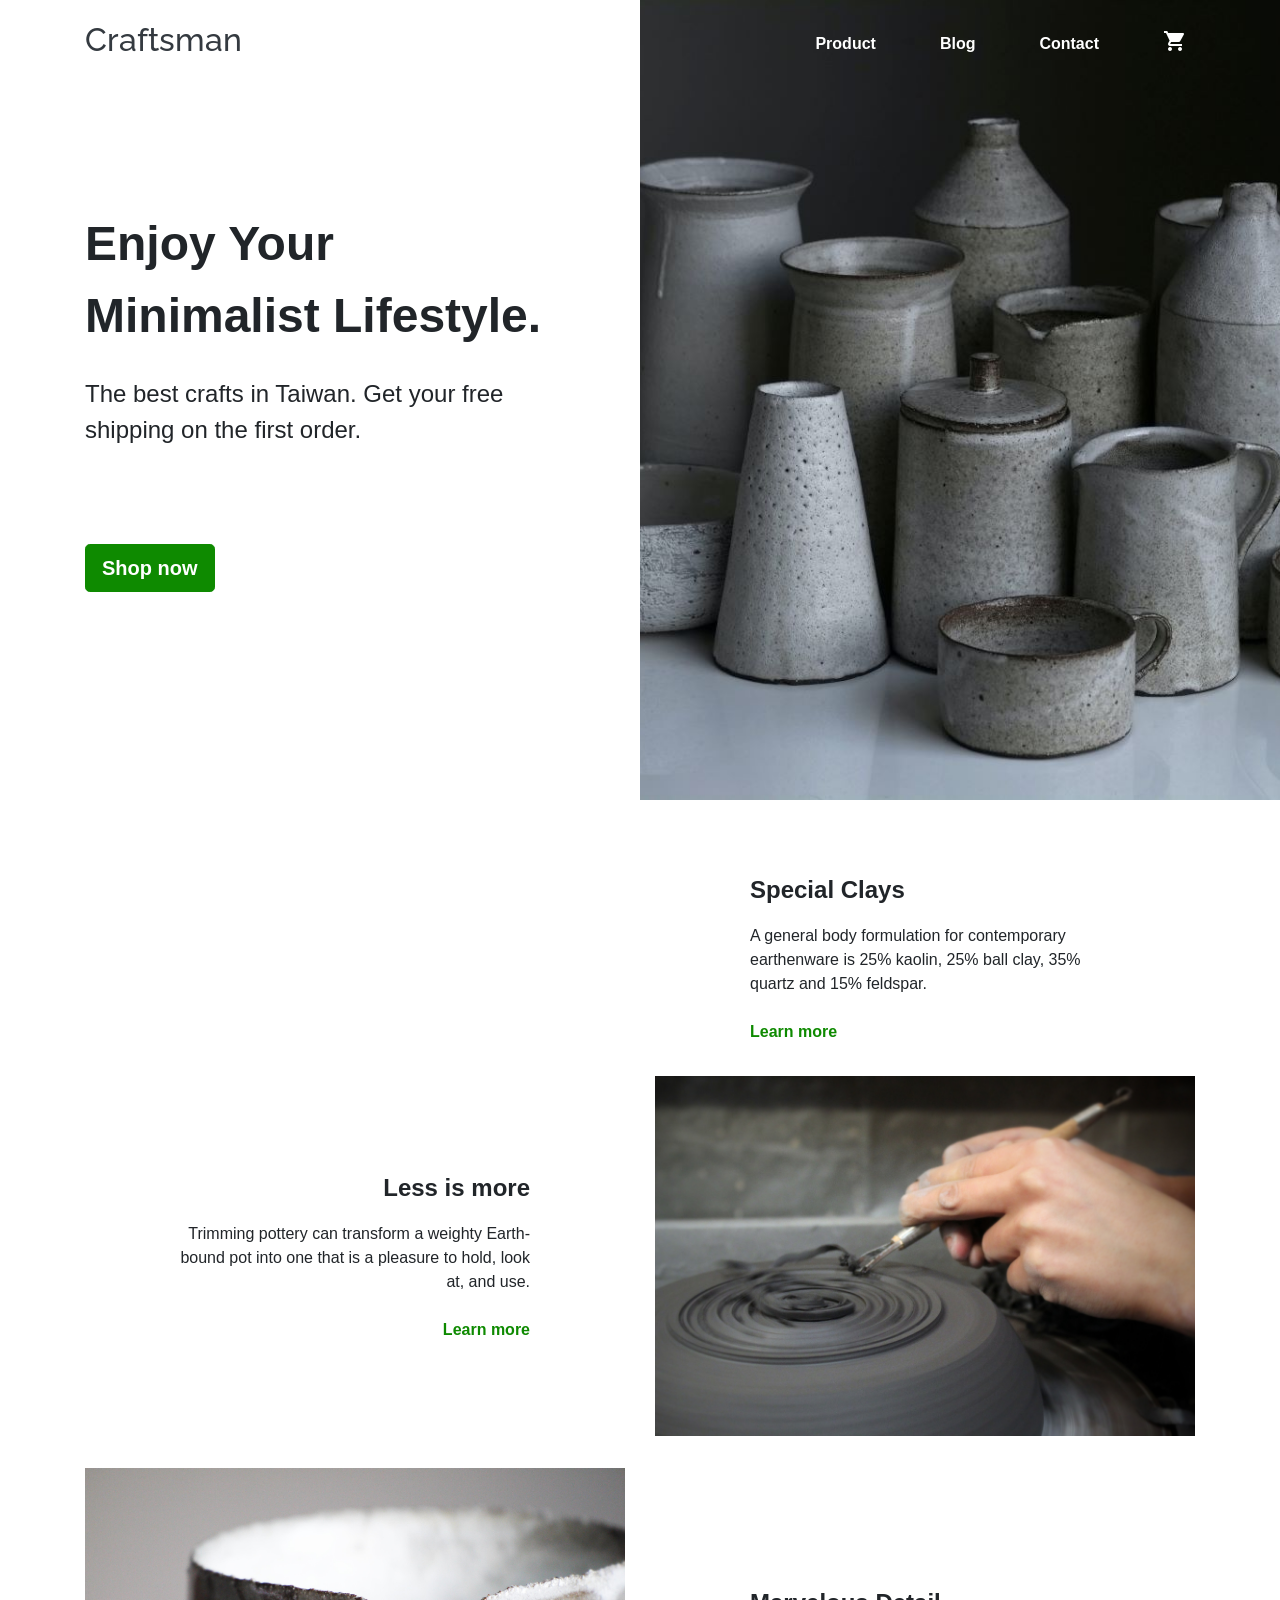
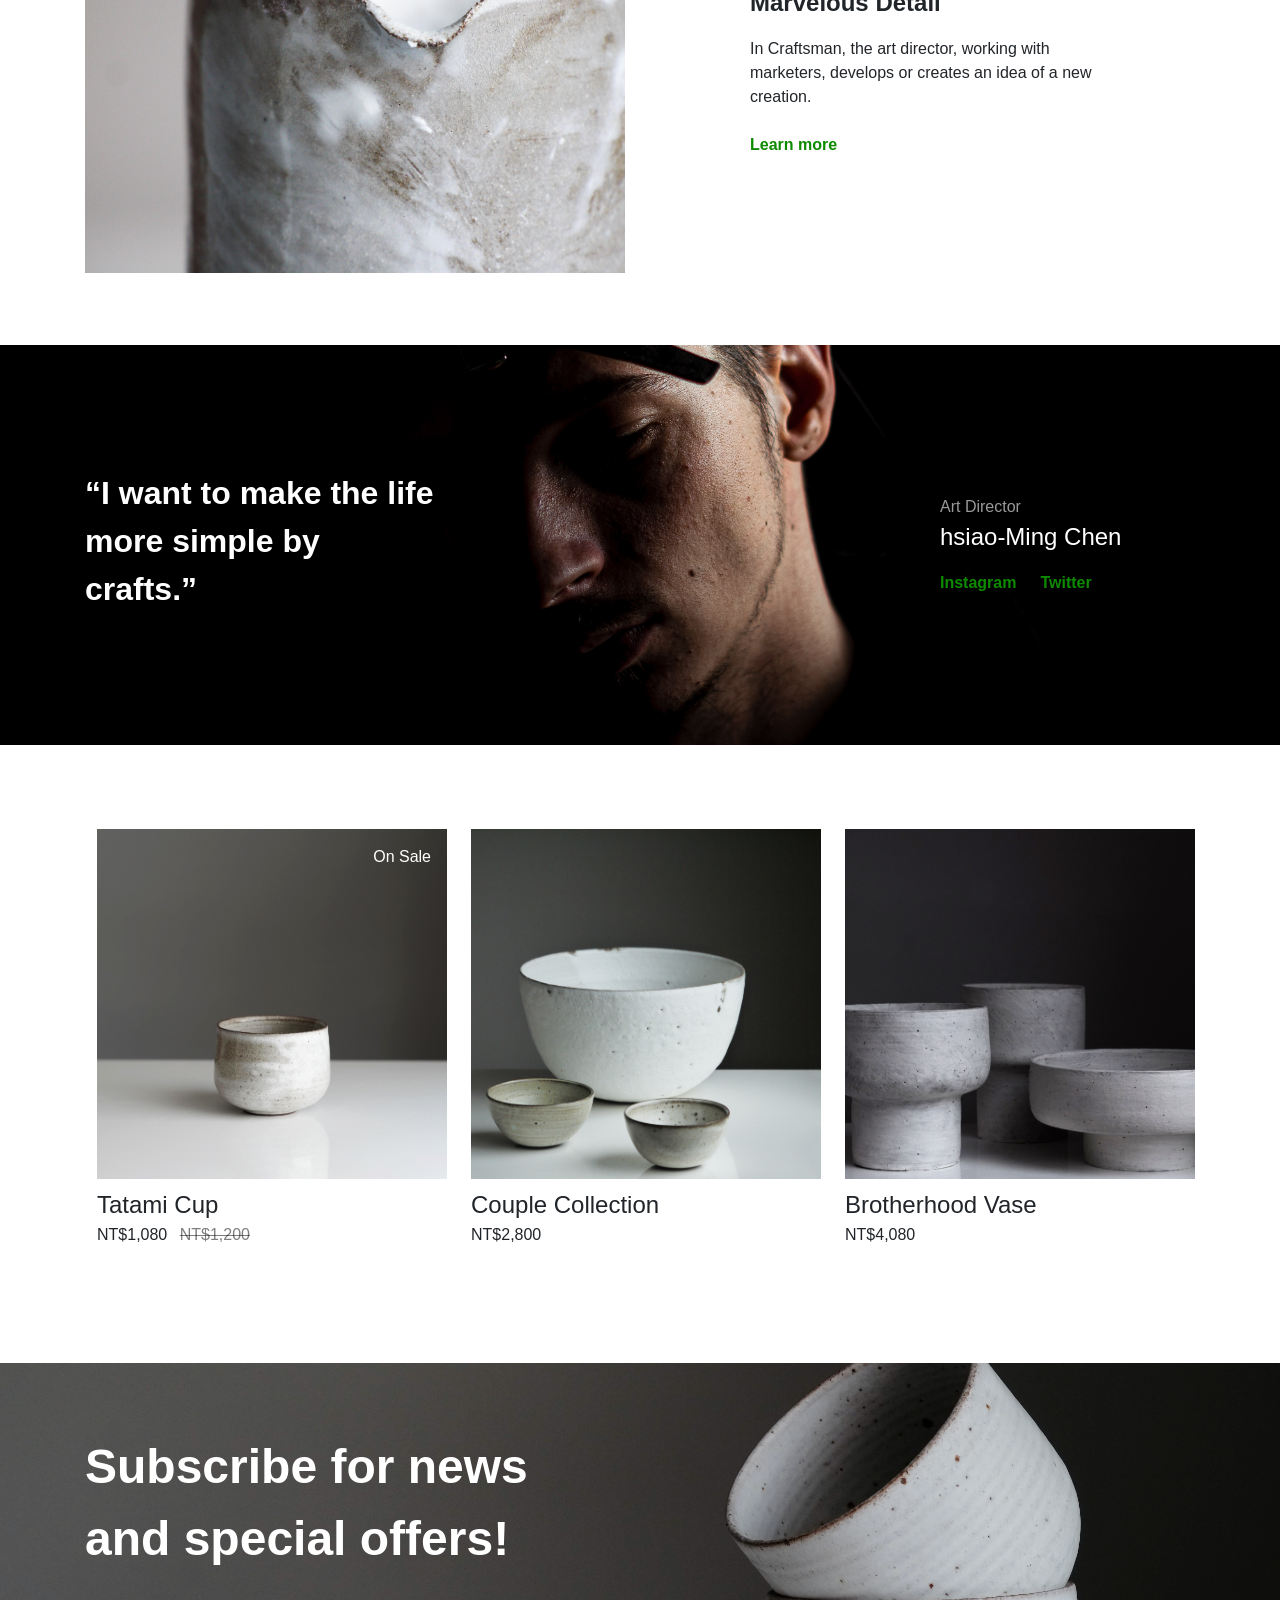
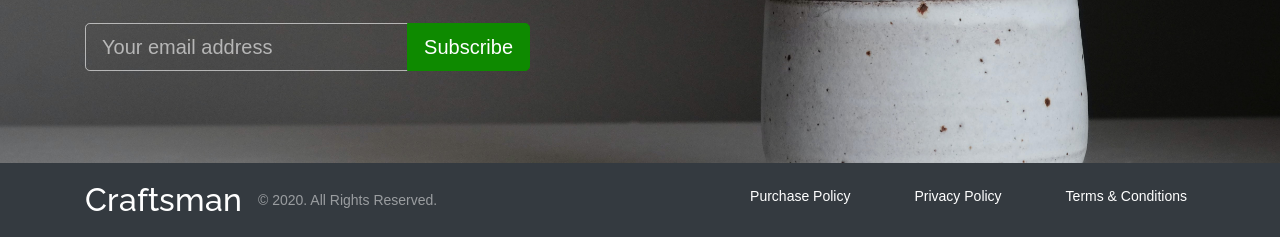
==== index.html @ bea1ebbe "Update 2020-05-21T15:47:37.863Z" ====
<!DOCTYPE html>
<html lang="en">

<head>
  <meta charset="UTF-8">
  <meta name="viewport" content="width=device-width, initial-scale=1.0">
  <meta http-equiv="X-UA-Compatible" content="ie=edge">
  <meta name="robots" content="HTML，CSS，RWD，前端，線上課程，網頁設計">

  <!-- BootStrap CDN -->
  <!-- <link rel="stylesheet" href="https://stackpath.bootstrapcdn.com/bootstrap/4.2.1/css/bootstrap.min.css" integrity="sha384-GJzZqFGwb1QTTN6wy59ffF1BuGJpLSa9DkKMp0DgiMDm4iYMj70gZWKYbI706tWS" crossorigin="anonymous"> -->

  <!-- Raleway Font-->
  <link href="https://fonts.googleapis.com/css2?family=Raleway:ital,wght@1,700&display=swap" rel="stylesheet">

  <!-- Lato Font -->
  <link href="https://fonts.googleapis.com/css2?family=Lato:wght@300;400;700;900&display=swap" rel="stylesheet">

  <!-- Roboto Font -->
  <link href="https://fonts.googleapis.com/css2?family=Roboto+Mono:wght@300;400;500;700&display=swap" rel="stylesheet">

  <!-- Google icon -->
  <link href="https://fonts.googleapis.com/icon?family=Material+Icons" rel="stylesheet">

  <link rel="icon" href="assets/images/ANSWER.jpg" type="image/x-icon">
  <title>Craftsman</title>
  <link rel="stylesheet" href="assets/style/all.css">
</head>

<body >

  <!-- TODO:背景透明，會導致在某些區域不明顯 -->
  <nav class="js__nav navbar navbar-expand-md  navbar-light bg-transparent ">
    <div class="container">
      <!-- 收合開關 -->
      <button class="navbar-toggler p-0 border-0" type="button" data-toggle="collapse" data-target="#navbarNavAltMarkup"
        aria-controls="navbarNavAltMarkup" aria-expanded="false" aria-label="Toggle navigation">
        <span class="material-icons "> dehaze </span>
      </button>

      <!-- LOGO， .navbar-light會影響 .navbar-brand、navbar-nav-->
      <div class="navbar-nav">
        <a href="index.html" class="nav-item nav-link pl-0">
          <h1 class="text__Raleway h2  d-md-none "> Craftsman</h1>
          <h1 class="text__Raleway h2 text-dark d-md-block d-none"> Craftsman</h1>
        </a>

      </div>

      <!-- 導覽列，md以上顯示 -->
      <div class="d-md-block d-none ml-md-auto ">
        <div class="navbar-nav  align-items-center font-weight-bold">
          <a class="nav-item nav-link rounded mr-5 custom__text" href="productList.html">Product </a>
          <a class="nav-item nav-link rounded mr-5 " href="#">Blog</a>
          <a class="nav-item nav-link rounded mr-5" href="#">Contact</a>
          <a class="nav-item nav-link rounded d-none d-md-block" href="#">
            <span class="material-icons"> shopping_cart </span>
          </a>
        </div>
      </div>

      <!-- 購物車 icon，md以上隱藏 -->
      <div class="navbar-nav">
        <a class="nav-item nav-link d-md-none " href="#"><span class="material-icons"> shopping_cart </span></a>
      </div>

      

    </div>


    <!-- 導覽列收合內容 -->
    <div class=" custom__collapse collapse navbar-collapse " id="navbarNavAltMarkup">
      <div class="navbar-nav font-weight-bold bg-white p-2 h-100">
        <!-- 收合開關與購物車 icon -->
        <div class="d-flex justify-content-between align-items-center pt-1">
          <button class="btn btn-link pl-0 " type="button" data-toggle="collapse" data-target="#navbarNavAltMarkup"
            aria-controls="navbarNavAltMarkup" aria-expanded="false" aria-label="Toggle navigation">
            <span class="material-icons"> arrow_back </span>
          </button>

          <a class="btn btn-link text-dark pr-0" href="#">
            <span class="material-icons"> shopping_cart </span>
          </a>
        </div>

        <!-- 導覽列 -->
        <div class="d-flex justify-content-between border-bottom border-black-50">
          <a class="nav-item nav-link  py-2 text-dark h3 mb-0" href="productList.html">Product
          </a>
          <button class="js-btn btn btn-link  pr-0" type="button" data-toggle="collapse" data-target="#productList__view"
            aria-expanded="false" aria-controls="userInfo__view">
            <span class=" js-btn___more material-icons text-dark "> expand_more </span>
          </button>
        </div>
        <div id="productList__view" class="collapse  border-bottom border-black-50">
          <nav class="nav__productList navbar  bg-white">
            <div class="navbar-nav  font-weight-bold">
              <a class="nav-item nav-link rounded  text-secondary" href="#">
                <span class="nav-link__text">All <sup>24</sup></span>  
              </a>
              <a class="nav-item nav-link rounded  text-secondary" href="#">
                <span class="nav-link__text">Bowl <sup>10</sup></span> 
              </a>
              <a class="nav-item nav-link rounded  text-secondary" href="#">
                <span class="nav-link__text">Cup <sup class="digits">8</sup></span>  
              </a>
              <a class="nav-item nav-link rounded  text-secondary" href="#">
                <span class="nav-link__text">Plate <sup class="digits">3</sup></span> 
              </a>
              <a class="nav-item nav-link rounded  text-secondary" href="#">
                <span class="nav-link__text">Vase <sup class="digits">3</sup></span> 
              </a>
            </div>
          </nav>
        </div>

        <a class="nav-item nav-link  py-2 border-bottom border-black-50 text-dark h3 mb-0" href="#">Blog</a>
        <a class="nav-item nav-link  py-2 border-bottom border-black-50 text-dark h3 mb-5" href="#">Contact</a>
      </div>
    </div>

  </nav>


  <main>
  <section class="section__banner d-flex align-items-md-center align-items-end mb-md-6 mb-5">
    <div class="container-fluid">
      <div class="row ">
        <div class="container ">
          <div class="row ">
            <div class="col-md-6 col-12 " style="z-index: 99;">
              <div class="d-md-block d-none">
                <h3 class="h1 mb-3 font-weight-bold">Enjoy Your <br> Minimalist Lifestyle.</h3>
                <p class="h3 mb-5">The best crafts in Taiwan. Get your free <br> shipping on the first order.</p>
                <a href="productList.html" class="btn btn-primary btn-lg mt-5    font-weight-bold">Shop now</a>
              </div>
              <div class="d-md-none text-white">
                <h3 class="h1 mb-3 text-center font-weight-bold">Enjoy Your <br> Minimalist Lifestyle.</h3>
                <p class="mb-5 text-third text-center">The best crafts in Taiwan. Get your free <br> shipping on all
                  orders over NT$2,000.</p>
                <a href="productList.html" class="btn btn-primary btn-lg mt-5  mb-3 font-weight-bold d-block">Shop
                  now</a>
              </div>
            </div>
          </div>
        </div>
        <div class="section__banner__img section__banner__img__index col-md-6 col-12  "> </div>
      </div>
    </div>
  </section>

  <section>
    <div class="container">
      <!-- Special Clays -->
      <div class="row mb-lg-4 mb-3">
        <div class="col-md-6 col-12 mb-2 mb-md-0">
          <img src="assets/images/index_neven-krcmarek-F1oNsAykHa0-unsplash.jpg" alt="" class="img-fluid">
        </div>
        <div class="col-md-6  ">
          <div class="row justify-content-center align-items-center h-100 ">
            <main class="col-md-8 col-12">
              <h3 class="font-weight-bold mb-2">Special Clays</h3>
              <p class="mb-3">A general body formulation for contemporary earthenware is 25% kaolin, 25% ball clay, 35%
                quartz and 15% feldspar.</p>
              <a href="" class="font-weight-bold text-decoration-none text-primary">Learn more</a>
            </main>
          </div>
        </div>
      </div>

      <!-- Less is more -->
      <div class="row flex-lg-row-reverse mb-lg-4 mb-3">
        <div class="col-md-6 col-12  mb-2 mb-md-0">
          <img src="assets/images/index_anne-nygard-sHyerRuFqT4-unsplash.jpg" alt="" class="img-fluid">
        </div>
        <div class="col-md-6 ">
          <div class="row justify-content-center align-items-center h-100 text-lg-right ">
            <main class="col-md-8 col-12 ">
              <h3 class="font-weight-bold mb-2">Less is more</h3>
              <p class="mb-3">Trimming pottery can transform a weighty Earth-bound pot into one that is a pleasure to
                hold, look at, and use.</p>
              <a href="" class="font-weight-bold text-decoration-none text-primary">Learn more</a>
            </main>
          </div>
        </div>
      </div>

      <!-- Marvelous Detail -->
      <div class="row mb-lg-6 mb-5">
        <div class="col-md-6 col-12 mb-2 mb-md-0">
          <img src="assets/images/index_tom-crew-GOtE6-VOwH0-unsplash.jpg" alt="" class="img-fluid">
        </div>
        <div class="col-md-6  ">
          <div class="row justify-content-center align-items-center h-100 ">
            <main class="col-md-8 col-12">
              <h3 class="font-weight-bold mb-2">Marvelous Detail</h3>
              <p class="mb-3">In Craftsman, the art director, working with marketers, develops or creates an idea of a
                new creation.</p>
              <a href="" class="font-weight-bold text-decoration-none text-primary">Learn more</a>
            </main>
          </div>
        </div>
      </div>
    </div>
  </section>

  <section class="section__artDirector d-flex align-items-center py-3 py-0 mb-lg-6 mb-5">
    <div class="container h-100">
      <div class="row justify-content-lg-between align-items-lg-center align-items-between h-100">
        <div class="col-lg-4 col-12 ">
          <h2 class="font-weight-bold text-white">“I want to make the life more simple by crafts.”</h2>
        </div>
        <div class="col-lg-3 col-12 align-self-end align-self-md-center">
          <p class="text-third mb-0">Art Director</p>
          <h3 class="text-white mb-2">hsiao-Ming Chen</h3>
          <div class="d-flex ">
            <!-- TODO: hover顯示不清楚 -->
            <a href="" class="mr-3 font-weight-bold text-decoration-none text-primary">Instagram</a>
            <a href="" class="font-weight-bold text-decoration-none text-primary">Twitter</a>
          </div>
        </div>
      </div>
    </div>
  </section>

  <section class="section__product mb-lg-6 mb-5">
    <div class="container">
      <div class="row">
        <div class="col-12 ">
          <!-- TODO:可以使用 swiper -->
          <!-- 表格方式，但強迫將 X軸隱藏 PC版無法拖曳 -->
          <div class="table-responsive overflow-hidden">
            <table class="table table-borderless">
              <tbody>
                <tr>
                  <td>
                    <div class=" product__carouselItem   mb-1">
                      <div class="product__img product__img__1 product__img--mark"></div>
                    </div>
                    <h3 class="mb-0">Tatami Cup</h3>
                    <p> NT$1,080 <del class="ml-1 text-black-50">NT$1,200</del> </p>
                  </td>
                  <td>
                    <div class=" product__carouselItem mb-1">
                      <div class="product__img product__img__2 "></div>
                    </div>
                    <h3 class="mb-0">Couple Collection</h3>
                    <p> NT$2,800  </p>
                  </td>
                  <td>
                    <div class=" product__carouselItem  mb-1">
                      <div class="product__img product__img__3"></div>
                    </div>
                    <h3 class="mb-0">Brotherhood Vase</h3>
                    <p> NT$4,080  </p>
                  </td>
                  <td>
                    <div class=" product__carouselItem  mb-1">
                      <div class="product__img product__img__4"></div>
                    </div>
                    <h3 class="mb-0">Baifan Bowl</h3>
                    <p> NT$1,080  </p>
                  </td>
                </tr>
              </tbody>
            </table>
          </div>
        </div>
      </div>
    </div>
  </section>

</main>


  <footer class="footer">
    <section class="section__subscribe d-flex align-items-center">
      <div class="container ">
        <div class="row">
          <div class="col-xl-5 col-12">
            <form action="" class="d-flex flex-column justify-content-center mb-3">
              <label for="customEmail" class="h1 text-white d-none d-md-block  font-weight-bold mb-md-5 mb-3">Subscribe
                for news <br>
                and special offers!</label>
              <label for="customEmail" class="h2 text-white d-md-none font-weight-bold mb-md-5 mb-3">Subscribe for news
                <br>
                and special offers!</label>
              <div class="input-group  input-group-lg ">
                <input type="email" id="customEmail" class="form-control bg-transparent border-third "
                  placeholder="Your email address" aria-label="Your email address">
                <div class="input-group-append">
                  <input type="submit" value="Subscribe" class="btn btn-primary">
                </div>
              </div>
            </form>
          </div>
        </div>
      </div>
    </section>

    <nav class="navbar navbar-expand-md navbar-dark bg-dark">
      <div class="container">
        <div class="d-none d-md-block">
          <div class="d-flex align-items-center ">
            <a class="navbar-brand text__Raleway h2  mr-2 mb-5 mb-md-0  mt-3 mt-md-0 w-md-100"
              href="index.html">Craftsman</a>
            <span class="text-white-50 h6 d-none d-md-block mb-0">© 2020. All Rights Reserved.</span>
          </div>
        </div>

        <div class="navbar-nav">
          <div class="d-md-none ">
            <div class="d-flex align-items-center ">
              <a class="navbar-brand text__Raleway h2  mr-2 mb-5 mb-md-0  mt-3 mt-md-0 w-md-100"
                href="index.html">Craftsman</a>
              <span class="text-white-50 h6 d-none d-md-block mb-0">© 2020. All Rights Reserved.</span>
            </div>
          </div>
          <a class="nav-item nav-link h6 mr-5  " href="#">Purchase Policy </a>
          <a class="nav-item nav-link h6 mr-5" href="#">Privacy Policy</a>
          <a class="nav-item nav-link h6 mb-5 mb-md-0" href="#">Terms & Conditions</a>
          <p class="text-white-50 h6 d-md-none">© 2020. All Rights Reserved.</p>
        </div>
      </div>
    </nav>

  </footer>



  <script src="https://code.jquery.com/jquery-3.3.1.slim.min.js"
    integrity="sha384-q8i/X+965DzO0rT7abK41JStQIAqVgRVzpbzo5smXKp4YfRvH+8abtTE1Pi6jizo"
    crossorigin="anonymous"></script>
  <script src="https://cdnjs.cloudflare.com/ajax/libs/popper.js/1.14.6/umd/popper.min.js"
    integrity="sha384-wHAiFfRlMFy6i5SRaxvfOCifBUQy1xHdJ/yoi7FRNXMRBu5WHdZYu1hA6ZOblgut"
    crossorigin="anonymous"></script>
  <script src="https://stackpath.bootstrapcdn.com/bootstrap/4.2.1/js/bootstrap.min.js"
    integrity="sha384-B0UglyR+jN6CkvvICOB2joaf5I4l3gm9GU6Hc1og6Ls7i6U/mkkaduKaBhlAXv9k"
    crossorigin="anonymous"></script>

  <script src="assets/js/all.js"></script>
  <!-- <script src="assets/js/vendors.js"></script> -->
</body>

</html>
---- assets/style/all.css ----
@charset "UTF-8";
/* Project */
/* BootStrap 4 */
:root {
  --blue: #007bff;
  --indigo: #6610f2;
  --purple: #6f42c1;
  --pink: #e83e8c;
  --red: #dc3545;
  --orange: #fd7e14;
  --yellow: #ffc107;
  --green: #28a745;
  --teal: #20c997;
  --cyan: #17a2b8;
  --white: #fff;
  --gray: #6c757d;
  --gray-dark: #343a40;
  --primary: #0E8A00;
  --secondary: #0000009A;
  --success: #28a745;
  --info: #F2F2F2;
  --warning: #ffc107;
  --danger: #dc3545;
  --light: #f8f9fa;
  --dark: #343a40;
  --third: #FFFFFF99;
  --breakpoint-xs: 0;
  --breakpoint-sm: 576px;
  --breakpoint-md: 768px;
  --breakpoint-lg: 992px;
  --breakpoint-xl: 1200px;
  --font-family-sans-serif: Roboto, -apple-system, BlinkMacSystemFont, "Segoe UI", "Microsoft JhengHei", "Helvetica Neue", Arial, sans-serif;
  --font-family-monospace: SFMono-Regular, Menlo, Monaco, Consolas, "Liberation Mono", "Courier New", monospace; }

*,
*::before,
*::after {
  -webkit-box-sizing: border-box;
          box-sizing: border-box; }

html {
  font-family: sans-serif;
  line-height: 1.15;
  -webkit-text-size-adjust: 100%;
  -webkit-tap-highlight-color: rgba(0, 0, 0, 0); }

article, aside, figcaption, figure, footer, header, hgroup, main, nav, section {
  display: block; }

body {
  margin: 0;
  font-family: Roboto, -apple-system, BlinkMacSystemFont, "Segoe UI", "Microsoft JhengHei", "Helvetica Neue", Arial, sans-serif;
  font-size: 1rem;
  font-weight: 400;
  line-height: 1.5;
  color: #212529;
  text-align: left;
  background-color: #fff; }

[tabindex="-1"]:focus:not(:focus-visible) {
  outline: 0 !important; }

hr {
  -webkit-box-sizing: content-box;
          box-sizing: content-box;
  height: 0;
  overflow: visible; }

h1, h2, h3, h4, h5, h6 {
  margin-top: 0;
  margin-bottom: 0.5rem; }

p {
  margin-top: 0;
  margin-bottom: 1rem; }

abbr[title],
abbr[data-original-title] {
  text-decoration: underline;
  -webkit-text-decoration: underline dotted;
          text-decoration: underline dotted;
  cursor: help;
  border-bottom: 0;
  -webkit-text-decoration-skip-ink: none;
          text-decoration-skip-ink: none; }

address {
  margin-bottom: 1rem;
  font-style: normal;
  line-height: inherit; }

ol,
ul,
dl {
  margin-top: 0;
  margin-bottom: 1rem; }

ol ol,
ul ul,
ol ul,
ul ol {
  margin-bottom: 0; }

dt {
  font-weight: 700; }

dd {
  margin-bottom: .5rem;
  margin-left: 0; }

blockquote {
  margin: 0 0 1rem; }

b,
strong {
  font-weight: bolder; }

small {
  font-size: 80%; }

sub,
sup {
  position: relative;
  font-size: 75%;
  line-height: 0;
  vertical-align: baseline; }

sub {
  bottom: -.25em; }

sup {
  top: -.5em; }

a {
  color: black;
  text-decoration: none;
  background-color: transparent; }
  a:hover {
    color: #0E8A00;
    text-decoration: underline; }

a:not([href]) {
  color: inherit;
  text-decoration: none; }
  a:not([href]):hover {
    color: inherit;
    text-decoration: none; }

pre,
code,
kbd,
samp {
  font-family: SFMono-Regular, Menlo, Monaco, Consolas, "Liberation Mono", "Courier New", monospace;
  font-size: 1em; }

pre {
  margin-top: 0;
  margin-bottom: 1rem;
  overflow: auto; }

figure {
  margin: 0 0 1rem; }

img {
  vertical-align: middle;
  border-style: none; }

svg {
  overflow: hidden;
  vertical-align: middle; }

table {
  border-collapse: collapse; }

caption {
  padding-top: 0.75rem;
  padding-bottom: 0.75rem;
  color: #6c757d;
  text-align: left;
  caption-side: bottom; }

th {
  text-align: inherit; }

label {
  display: inline-block;
  margin-bottom: 0.5rem; }

button {
  border-radius: 0; }

button:focus {
  outline: 1px dotted;
  outline: 5px auto -webkit-focus-ring-color; }

input,
button,
select,
optgroup,
textarea {
  margin: 0;
  font-family: inherit;
  font-size: inherit;
  line-height: inherit; }

button,
input {
  overflow: visible; }

button,
select {
  text-transform: none; }

select {
  word-wrap: normal; }

button,
[type="button"],
[type="reset"],
[type="submit"] {
  -webkit-appearance: button; }

button:not(:disabled),
[type="button"]:not(:disabled),
[type="reset"]:not(:disabled),
[type="submit"]:not(:disabled) {
  cursor: pointer; }

button::-moz-focus-inner,
[type="button"]::-moz-focus-inner,
[type="reset"]::-moz-focus-inner,
[type="submit"]::-moz-focus-inner {
  padding: 0;
  border-style: none; }

input[type="radio"],
input[type="checkbox"] {
  -webkit-box-sizing: border-box;
          box-sizing: border-box;
  padding: 0; }

input[type="date"],
input[type="time"],
input[type="datetime-local"],
input[type="month"] {
  -webkit-appearance: listbox; }

textarea {
  overflow: auto;
  resize: vertical; }

fieldset {
  min-width: 0;
  padding: 0;
  margin: 0;
  border: 0; }

legend {
  display: block;
  width: 100%;
  max-width: 100%;
  padding: 0;
  margin-bottom: .5rem;
  font-size: 1.5rem;
  line-height: inherit;
  color: inherit;
  white-space: normal; }

progress {
  vertical-align: baseline; }

[type="number"]::-webkit-inner-spin-button,
[type="number"]::-webkit-outer-spin-button {
  height: auto; }

[type="search"] {
  outline-offset: -2px;
  -webkit-appearance: none; }

[type="search"]::-webkit-search-decoration {
  -webkit-appearance: none; }

::-webkit-file-upload-button {
  font: inherit;
  -webkit-appearance: button; }

output {
  display: inline-block; }

summary {
  display: list-item;
  cursor: pointer; }

template {
  display: none; }

[hidden] {
  display: none !important; }

.btn-group,
.btn-group-vertical {
  position: relative;
  display: -webkit-inline-box;
  display: -ms-inline-flexbox;
  display: inline-flex;
  vertical-align: middle; }
  .btn-group > .btn,
  .btn-group-vertical > .btn {
    position: relative;
    -webkit-box-flex: 1;
        -ms-flex: 1 1 auto;
            flex: 1 1 auto; }
    .btn-group > .btn:hover,
    .btn-group-vertical > .btn:hover {
      z-index: 1; }
    .btn-group > .btn:focus, .btn-group > .btn:active, .btn-group > .btn.active,
    .btn-group-vertical > .btn:focus,
    .btn-group-vertical > .btn:active,
    .btn-group-vertical > .btn.active {
      z-index: 1; }

.btn-toolbar {
  display: -webkit-box;
  display: -ms-flexbox;
  display: flex;
  -ms-flex-wrap: wrap;
      flex-wrap: wrap;
  -webkit-box-pack: start;
      -ms-flex-pack: start;
          justify-content: flex-start; }
  .btn-toolbar .input-group {
    width: auto; }

.btn-group > .btn:not(:first-child),
.btn-group > .btn-group:not(:first-child) {
  margin-left: -1px; }

.btn-group > .btn:not(:last-child):not(.dropdown-toggle),
.btn-group > .btn-group:not(:last-child) > .btn {
  border-top-right-radius: 0;
  border-bottom-right-radius: 0; }

.btn-group > .btn:not(:first-child),
.btn-group > .btn-group:not(:first-child) > .btn {
  border-top-left-radius: 0;
  border-bottom-left-radius: 0; }

.dropdown-toggle-split {
  padding-right: 0.5625rem;
  padding-left: 0.5625rem; }
  .dropdown-toggle-split::after,
  .dropup .dropdown-toggle-split::after,
  .dropright .dropdown-toggle-split::after {
    margin-left: 0; }
  .dropleft .dropdown-toggle-split::before {
    margin-right: 0; }

.btn-sm + .dropdown-toggle-split, .btn-group-sm > .btn + .dropdown-toggle-split {
  padding-right: 0.375rem;
  padding-left: 0.375rem; }

.btn-lg + .dropdown-toggle-split, .btn-group-lg > .btn + .dropdown-toggle-split {
  padding-right: 0.75rem;
  padding-left: 0.75rem; }

.btn-group-vertical {
  -webkit-box-orient: vertical;
  -webkit-box-direction: normal;
      -ms-flex-direction: column;
          flex-direction: column;
  -webkit-box-align: start;
      -ms-flex-align: start;
          align-items: flex-start;
  -webkit-box-pack: center;
      -ms-flex-pack: center;
          justify-content: center; }
  .btn-group-vertical > .btn,
  .btn-group-vertical > .btn-group {
    width: 100%; }
  .btn-group-vertical > .btn:not(:first-child),
  .btn-group-vertical > .btn-group:not(:first-child) {
    margin-top: -1px; }
  .btn-group-vertical > .btn:not(:last-child):not(.dropdown-toggle),
  .btn-group-vertical > .btn-group:not(:last-child) > .btn {
    border-bottom-right-radius: 0;
    border-bottom-left-radius: 0; }
  .btn-group-vertical > .btn:not(:first-child),
  .btn-group-vertical > .btn-group:not(:first-child) > .btn {
    border-top-left-radius: 0;
    border-top-right-radius: 0; }

.btn-group-toggle > .btn,
.btn-group-toggle > .btn-group > .btn {
  margin-bottom: 0; }
  .btn-group-toggle > .btn input[type="radio"],
  .btn-group-toggle > .btn input[type="checkbox"],
  .btn-group-toggle > .btn-group > .btn input[type="radio"],
  .btn-group-toggle > .btn-group > .btn input[type="checkbox"] {
    position: absolute;
    clip: rect(0, 0, 0, 0);
    pointer-events: none; }

.btn {
  display: inline-block;
  font-weight: 400;
  color: #212529;
  text-align: center;
  vertical-align: middle;
  cursor: pointer;
  -webkit-user-select: none;
     -moz-user-select: none;
      -ms-user-select: none;
          user-select: none;
  background-color: transparent;
  border: 1px solid transparent;
  padding: 0.375rem 0.75rem;
  font-size: 1rem;
  line-height: 1.5;
  border-radius: 0.25rem;
  -webkit-transition: color 0.15s ease-in-out, background-color 0.15s ease-in-out, border-color 0.15s ease-in-out, -webkit-box-shadow 0.15s ease-in-out;
  transition: color 0.15s ease-in-out, background-color 0.15s ease-in-out, border-color 0.15s ease-in-out, -webkit-box-shadow 0.15s ease-in-out;
  -o-transition: color 0.15s ease-in-out, background-color 0.15s ease-in-out, border-color 0.15s ease-in-out, box-shadow 0.15s ease-in-out;
  transition: color 0.15s ease-in-out, background-color 0.15s ease-in-out, border-color 0.15s ease-in-out, box-shadow 0.15s ease-in-out;
  transition: color 0.15s ease-in-out, background-color 0.15s ease-in-out, border-color 0.15s ease-in-out, box-shadow 0.15s ease-in-out, -webkit-box-shadow 0.15s ease-in-out; }
  @media (prefers-reduced-motion: reduce) {
    .btn {
      -webkit-transition: none;
      -o-transition: none;
      transition: none; } }
  .btn:hover {
    color: #212529;
    text-decoration: none; }
  .btn:focus, .btn.focus {
    outline: 0;
    -webkit-box-shadow: 0 0 0 0.2rem rgba(14, 138, 0, 0.25);
            box-shadow: 0 0 0 0.2rem rgba(14, 138, 0, 0.25); }
  .btn.disabled, .btn:disabled {
    opacity: 0.65; }

a.btn.disabled,
fieldset:disabled a.btn {
  pointer-events: none; }

.btn-primary {
  color: #fff;
  background-color: #0E8A00;
  border-color: #0E8A00; }
  .btn-primary:hover {
    color: #fff;
    background-color: #0a6400;
    border-color: #095700; }
  .btn-primary:focus, .btn-primary.focus {
    color: #fff;
    background-color: #0a6400;
    border-color: #095700;
    -webkit-box-shadow: 0 0 0 0.2rem rgba(50, 156, 38, 0.5);
            box-shadow: 0 0 0 0.2rem rgba(50, 156, 38, 0.5); }
  .btn-primary.disabled, .btn-primary:disabled {
    color: #fff;
    background-color: #0E8A00;
    border-color: #0E8A00; }
  .btn-primary:not(:disabled):not(.disabled):active, .btn-primary:not(:disabled):not(.disabled).active,
  .show > .btn-primary.dropdown-toggle {
    color: #fff;
    background-color: #095700;
    border-color: #084a00; }
    .btn-primary:not(:disabled):not(.disabled):active:focus, .btn-primary:not(:disabled):not(.disabled).active:focus,
    .show > .btn-primary.dropdown-toggle:focus {
      -webkit-box-shadow: 0 0 0 0.2rem rgba(50, 156, 38, 0.5);
              box-shadow: 0 0 0 0.2rem rgba(50, 156, 38, 0.5); }

.btn-secondary {
  color: #fff;
  background-color: #0000009A;
  border-color: #0000009A; }
  .btn-secondary:hover {
    color: #fff;
    background-color: rgba(0, 0, 0, 0.603922);
    border-color: rgba(0, 0, 0, 0.603922); }
  .btn-secondary:focus, .btn-secondary.focus {
    color: #fff;
    background-color: rgba(0, 0, 0, 0.603922);
    border-color: rgba(0, 0, 0, 0.603922);
    -webkit-box-shadow: 0 0 0 0.2rem rgba(74, 74, 74, 0.5);
            box-shadow: 0 0 0 0.2rem rgba(74, 74, 74, 0.5); }
  .btn-secondary.disabled, .btn-secondary:disabled {
    color: #fff;
    background-color: #0000009A;
    border-color: #0000009A; }
  .btn-secondary:not(:disabled):not(.disabled):active, .btn-secondary:not(:disabled):not(.disabled).active,
  .show > .btn-secondary.dropdown-toggle {
    color: #fff;
    background-color: rgba(0, 0, 0, 0.603922);
    border-color: rgba(0, 0, 0, 0.603922); }
    .btn-secondary:not(:disabled):not(.disabled):active:focus, .btn-secondary:not(:disabled):not(.disabled).active:focus,
    .show > .btn-secondary.dropdown-toggle:focus {
      -webkit-box-shadow: 0 0 0 0.2rem rgba(74, 74, 74, 0.5);
              box-shadow: 0 0 0 0.2rem rgba(74, 74, 74, 0.5); }

.btn-success {
  color: #fff;
  background-color: #28a745;
  border-color: #28a745; }
  .btn-success:hover {
    color: #fff;
    background-color: #218838;
    border-color: #1e7e34; }
  .btn-success:focus, .btn-success.focus {
    color: #fff;
    background-color: #218838;
    border-color: #1e7e34;
    -webkit-box-shadow: 0 0 0 0.2rem rgba(72, 180, 97, 0.5);
            box-shadow: 0 0 0 0.2rem rgba(72, 180, 97, 0.5); }
  .btn-success.disabled, .btn-success:disabled {
    color: #fff;
    background-color: #28a745;
    border-color: #28a745; }
  .btn-success:not(:disabled):not(.disabled):active, .btn-success:not(:disabled):not(.disabled).active,
  .show > .btn-success.dropdown-toggle {
    color: #fff;
    background-color: #1e7e34;
    border-color: #1c7430; }
    .btn-success:not(:disabled):not(.disabled):active:focus, .btn-success:not(:disabled):not(.disabled).active:focus,
    .show > .btn-success.dropdown-toggle:focus {
      -webkit-box-shadow: 0 0 0 0.2rem rgba(72, 180, 97, 0.5);
              box-shadow: 0 0 0 0.2rem rgba(72, 180, 97, 0.5); }

.btn-info {
  color: #212529;
  background-color: #F2F2F2;
  border-color: #F2F2F2; }
  .btn-info:hover {
    color: #212529;
    background-color: #dfdfdf;
    border-color: #d9d9d9; }
  .btn-info:focus, .btn-info.focus {
    color: #212529;
    background-color: #dfdfdf;
    border-color: #d9d9d9;
    -webkit-box-shadow: 0 0 0 0.2rem rgba(211, 211, 212, 0.5);
            box-shadow: 0 0 0 0.2rem rgba(211, 211, 212, 0.5); }
  .btn-info.disabled, .btn-info:disabled {
    color: #212529;
    background-color: #F2F2F2;
    border-color: #F2F2F2; }
  .btn-info:not(:disabled):not(.disabled):active, .btn-info:not(:disabled):not(.disabled).active,
  .show > .btn-info.dropdown-toggle {
    color: #212529;
    background-color: #d9d9d9;
    border-color: #d2d2d2; }
    .btn-info:not(:disabled):not(.disabled):active:focus, .btn-info:not(:disabled):not(.disabled).active:focus,
    .show > .btn-info.dropdown-toggle:focus {
      -webkit-box-shadow: 0 0 0 0.2rem rgba(211, 211, 212, 0.5);
              box-shadow: 0 0 0 0.2rem rgba(211, 211, 212, 0.5); }

.btn-warning {
  color: #212529;
  background-color: #ffc107;
  border-color: #ffc107; }
  .btn-warning:hover {
    color: #212529;
    background-color: #e0a800;
    border-color: #d39e00; }
  .btn-warning:focus, .btn-warning.focus {
    color: #212529;
    background-color: #e0a800;
    border-color: #d39e00;
    -webkit-box-shadow: 0 0 0 0.2rem rgba(222, 170, 12, 0.5);
            box-shadow: 0 0 0 0.2rem rgba(222, 170, 12, 0.5); }
  .btn-warning.disabled, .btn-warning:disabled {
    color: #212529;
    background-color: #ffc107;
    border-color: #ffc107; }
  .btn-warning:not(:disabled):not(.disabled):active, .btn-warning:not(:disabled):not(.disabled).active,
  .show > .btn-warning.dropdown-toggle {
    color: #212529;
    background-color: #d39e00;
    border-color: #c69500; }
    .btn-warning:not(:disabled):not(.disabled):active:focus, .btn-warning:not(:disabled):not(.disabled).active:focus,
    .show > .btn-warning.dropdown-toggle:focus {
      -webkit-box-shadow: 0 0 0 0.2rem rgba(222, 170, 12, 0.5);
              box-shadow: 0 0 0 0.2rem rgba(222, 170, 12, 0.5); }

.btn-danger {
  color: #fff;
  background-color: #dc3545;
  border-color: #dc3545; }
  .btn-danger:hover {
    color: #fff;
    background-color: #c82333;
    border-color: #bd2130; }
  .btn-danger:focus, .btn-danger.focus {
    color: #fff;
    background-color: #c82333;
    border-color: #bd2130;
    -webkit-box-shadow: 0 0 0 0.2rem rgba(225, 83, 97, 0.5);
            box-shadow: 0 0 0 0.2rem rgba(225, 83, 97, 0.5); }
  .btn-danger.disabled, .btn-danger:disabled {
    color: #fff;
    background-color: #dc3545;
    border-color: #dc3545; }
  .btn-danger:not(:disabled):not(.disabled):active, .btn-danger:not(:disabled):not(.disabled).active,
  .show > .btn-danger.dropdown-toggle {
    color: #fff;
    background-color: #bd2130;
    border-color: #b21f2d; }
    .btn-danger:not(:disabled):not(.disabled):active:focus, .btn-danger:not(:disabled):not(.disabled).active:focus,
    .show > .btn-danger.dropdown-toggle:focus {
      -webkit-box-shadow: 0 0 0 0.2rem rgba(225, 83, 97, 0.5);
              box-shadow: 0 0 0 0.2rem rgba(225, 83, 97, 0.5); }

.btn-light {
  color: #212529;
  background-color: #f8f9fa;
  border-color: #f8f9fa; }
  .btn-light:hover {
    color: #212529;
    background-color: #e2e6ea;
    border-color: #dae0e5; }
  .btn-light:focus, .btn-light.focus {
    color: #212529;
    background-color: #e2e6ea;
    border-color: #dae0e5;
    -webkit-box-shadow: 0 0 0 0.2rem rgba(216, 217, 219, 0.5);
            box-shadow: 0 0 0 0.2rem rgba(216, 217, 219, 0.5); }
  .btn-light.disabled, .btn-light:disabled {
    color: #212529;
    background-color: #f8f9fa;
    border-color: #f8f9fa; }
  .btn-light:not(:disabled):not(.disabled):active, .btn-light:not(:disabled):not(.disabled).active,
  .show > .btn-light.dropdown-toggle {
    color: #212529;
    background-color: #dae0e5;
    border-color: #d3d9df; }
    .btn-light:not(:disabled):not(.disabled):active:focus, .btn-light:not(:disabled):not(.disabled).active:focus,
    .show > .btn-light.dropdown-toggle:focus {
      -webkit-box-shadow: 0 0 0 0.2rem rgba(216, 217, 219, 0.5);
              box-shadow: 0 0 0 0.2rem rgba(216, 217, 219, 0.5); }

.btn-dark {
  color: #fff;
  background-color: #343a40;
  border-color: #343a40; }
  .btn-dark:hover {
    color: #fff;
    background-color: #23272b;
    border-color: #1d2124; }
  .btn-dark:focus, .btn-dark.focus {
    color: #fff;
    background-color: #23272b;
    border-color: #1d2124;
    -webkit-box-shadow: 0 0 0 0.2rem rgba(82, 88, 93, 0.5);
            box-shadow: 0 0 0 0.2rem rgba(82, 88, 93, 0.5); }
  .btn-dark.disabled, .btn-dark:disabled {
    color: #fff;
    background-color: #343a40;
    border-color: #343a40; }
  .btn-dark:not(:disabled):not(.disabled):active, .btn-dark:not(:disabled):not(.disabled).active,
  .show > .btn-dark.dropdown-toggle {
    color: #fff;
    background-color: #1d2124;
    border-color: #171a1d; }
    .btn-dark:not(:disabled):not(.disabled):active:focus, .btn-dark:not(:disabled):not(.disabled).active:focus,
    .show > .btn-dark.dropdown-toggle:focus {
      -webkit-box-shadow: 0 0 0 0.2rem rgba(82, 88, 93, 0.5);
              box-shadow: 0 0 0 0.2rem rgba(82, 88, 93, 0.5); }

.btn-third {
  color: #212529;
  background-color: #FFFFFF99;
  border-color: #FFFFFF99; }
  .btn-third:hover {
    color: #212529;
    background-color: rgba(236, 236, 236, 0.6);
    border-color: rgba(230, 230, 230, 0.6); }
  .btn-third:focus, .btn-third.focus {
    color: #212529;
    background-color: rgba(236, 236, 236, 0.6);
    border-color: rgba(230, 230, 230, 0.6);
    -webkit-box-shadow: 0 0 0 0.2rem rgba(190, 191, 193, 0.5);
            box-shadow: 0 0 0 0.2rem rgba(190, 191, 193, 0.5); }
  .btn-third.disabled, .btn-third:disabled {
    color: #212529;
    background-color: #FFFFFF99;
    border-color: #FFFFFF99; }
  .btn-third:not(:disabled):not(.disabled):active, .btn-third:not(:disabled):not(.disabled).active,
  .show > .btn-third.dropdown-toggle {
    color: #212529;
    background-color: rgba(230, 230, 230, 0.6);
    border-color: rgba(223, 223, 223, 0.6); }
    .btn-third:not(:disabled):not(.disabled):active:focus, .btn-third:not(:disabled):not(.disabled).active:focus,
    .show > .btn-third.dropdown-toggle:focus {
      -webkit-box-shadow: 0 0 0 0.2rem rgba(190, 191, 193, 0.5);
              box-shadow: 0 0 0 0.2rem rgba(190, 191, 193, 0.5); }

.btn-outline-primary {
  color: #0E8A00;
  border-color: #0E8A00; }
  .btn-outline-primary:hover {
    color: #fff;
    background-color: #0E8A00;
    border-color: #0E8A00; }
  .btn-outline-primary:focus, .btn-outline-primary.focus {
    -webkit-box-shadow: 0 0 0 0.2rem rgba(14, 138, 0, 0.5);
            box-shadow: 0 0 0 0.2rem rgba(14, 138, 0, 0.5); }
  .btn-outline-primary.disabled, .btn-outline-primary:disabled {
    color: #0E8A00;
    background-color: transparent; }
  .btn-outline-primary:not(:disabled):not(.disabled):active, .btn-outline-primary:not(:disabled):not(.disabled).active,
  .show > .btn-outline-primary.dropdown-toggle {
    color: #fff;
    background-color: #0E8A00;
    border-color: #0E8A00; }
    .btn-outline-primary:not(:disabled):not(.disabled):active:focus, .btn-outline-primary:not(:disabled):not(.disabled).active:focus,
    .show > .btn-outline-primary.dropdown-toggle:focus {
      -webkit-box-shadow: 0 0 0 0.2rem rgba(14, 138, 0, 0.5);
              box-shadow: 0 0 0 0.2rem rgba(14, 138, 0, 0.5); }

.btn-outline-secondary {
  color: #0000009A;
  border-color: #0000009A; }
  .btn-outline-secondary:hover {
    color: #fff;
    background-color: #0000009A;
    border-color: #0000009A; }
  .btn-outline-secondary:focus, .btn-outline-secondary.focus {
    -webkit-box-shadow: 0 0 0 0.2rem rgba(0, 0, 0, 0.5);
            box-shadow: 0 0 0 0.2rem rgba(0, 0, 0, 0.5); }
  .btn-outline-secondary.disabled, .btn-outline-secondary:disabled {
    color: #0000009A;
    background-color: transparent; }
  .btn-outline-secondary:not(:disabled):not(.disabled):active, .btn-outline-secondary:not(:disabled):not(.disabled).active,
  .show > .btn-outline-secondary.dropdown-toggle {
    color: #fff;
    background-color: #0000009A;
    border-color: #0000009A; }
    .btn-outline-secondary:not(:disabled):not(.disabled):active:focus, .btn-outline-secondary:not(:disabled):not(.disabled).active:focus,
    .show > .btn-outline-secondary.dropdown-toggle:focus {
      -webkit-box-shadow: 0 0 0 0.2rem rgba(0, 0, 0, 0.5);
              box-shadow: 0 0 0 0.2rem rgba(0, 0, 0, 0.5); }

.btn-outline-success {
  color: #28a745;
  border-color: #28a745; }
  .btn-outline-success:hover {
    color: #fff;
    background-color: #28a745;
    border-color: #28a745; }
  .btn-outline-success:focus, .btn-outline-success.focus {
    -webkit-box-shadow: 0 0 0 0.2rem rgba(40, 167, 69, 0.5);
            box-shadow: 0 0 0 0.2rem rgba(40, 167, 69, 0.5); }
  .btn-outline-success.disabled, .btn-outline-success:disabled {
    color: #28a745;
    background-color: transparent; }
  .btn-outline-success:not(:disabled):not(.disabled):active, .btn-outline-success:not(:disabled):not(.disabled).active,
  .show > .btn-outline-success.dropdown-toggle {
    color: #fff;
    background-color: #28a745;
    border-color: #28a745; }
    .btn-outline-success:not(:disabled):not(.disabled):active:focus, .btn-outline-success:not(:disabled):not(.disabled).active:focus,
    .show > .btn-outline-success.dropdown-toggle:focus {
      -webkit-box-shadow: 0 0 0 0.2rem rgba(40, 167, 69, 0.5);
              box-shadow: 0 0 0 0.2rem rgba(40, 167, 69, 0.5); }

.btn-outline-info {
  color: #F2F2F2;
  border-color: #F2F2F2; }
  .btn-outline-info:hover {
    color: #212529;
    background-color: #F2F2F2;
    border-color: #F2F2F2; }
  .btn-outline-info:focus, .btn-outline-info.focus {
    -webkit-box-shadow: 0 0 0 0.2rem rgba(242, 242, 242, 0.5);
            box-shadow: 0 0 0 0.2rem rgba(242, 242, 242, 0.5); }
  .btn-outline-info.disabled, .btn-outline-info:disabled {
    color: #F2F2F2;
    background-color: transparent; }
  .btn-outline-info:not(:disabled):not(.disabled):active, .btn-outline-info:not(:disabled):not(.disabled).active,
  .show > .btn-outline-info.dropdown-toggle {
    color: #212529;
    background-color: #F2F2F2;
    border-color: #F2F2F2; }
    .btn-outline-info:not(:disabled):not(.disabled):active:focus, .btn-outline-info:not(:disabled):not(.disabled).active:focus,
    .show > .btn-outline-info.dropdown-toggle:focus {
      -webkit-box-shadow: 0 0 0 0.2rem rgba(242, 242, 242, 0.5);
              box-shadow: 0 0 0 0.2rem rgba(242, 242, 242, 0.5); }

.btn-outline-warning {
  color: #ffc107;
  border-color: #ffc107; }
  .btn-outline-warning:hover {
    color: #212529;
    background-color: #ffc107;
    border-color: #ffc107; }
  .btn-outline-warning:focus, .btn-outline-warning.focus {
    -webkit-box-shadow: 0 0 0 0.2rem rgba(255, 193, 7, 0.5);
            box-shadow: 0 0 0 0.2rem rgba(255, 193, 7, 0.5); }
  .btn-outline-warning.disabled, .btn-outline-warning:disabled {
    color: #ffc107;
    background-color: transparent; }
  .btn-outline-warning:not(:disabled):not(.disabled):active, .btn-outline-warning:not(:disabled):not(.disabled).active,
  .show > .btn-outline-warning.dropdown-toggle {
    color: #212529;
    background-color: #ffc107;
    border-color: #ffc107; }
    .btn-outline-warning:not(:disabled):not(.disabled):active:focus, .btn-outline-warning:not(:disabled):not(.disabled).active:focus,
    .show > .btn-outline-warning.dropdown-toggle:focus {
      -webkit-box-shadow: 0 0 0 0.2rem rgba(255, 193, 7, 0.5);
              box-shadow: 0 0 0 0.2rem rgba(255, 193, 7, 0.5); }

.btn-outline-danger {
  color: #dc3545;
  border-color: #dc3545; }
  .btn-outline-danger:hover {
    color: #fff;
    background-color: #dc3545;
    border-color: #dc3545; }
  .btn-outline-danger:focus, .btn-outline-danger.focus {
    -webkit-box-shadow: 0 0 0 0.2rem rgba(220, 53, 69, 0.5);
            box-shadow: 0 0 0 0.2rem rgba(220, 53, 69, 0.5); }
  .btn-outline-danger.disabled, .btn-outline-danger:disabled {
    color: #dc3545;
    background-color: transparent; }
  .btn-outline-danger:not(:disabled):not(.disabled):active, .btn-outline-danger:not(:disabled):not(.disabled).active,
  .show > .btn-outline-danger.dropdown-toggle {
    color: #fff;
    background-color: #dc3545;
    border-color: #dc3545; }
    .btn-outline-danger:not(:disabled):not(.disabled):active:focus, .btn-outline-danger:not(:disabled):not(.disabled).active:focus,
    .show > .btn-outline-danger.dropdown-toggle:focus {
      -webkit-box-shadow: 0 0 0 0.2rem rgba(220, 53, 69, 0.5);
              box-shadow: 0 0 0 0.2rem rgba(220, 53, 69, 0.5); }

.btn-outline-light {
  color: #f8f9fa;
  border-color: #f8f9fa; }
  .btn-outline-light:hover {
    color: #212529;
    background-color: #f8f9fa;
    border-color: #f8f9fa; }
  .btn-outline-light:focus, .btn-outline-light.focus {
    -webkit-box-shadow: 0 0 0 0.2rem rgba(248, 249, 250, 0.5);
            box-shadow: 0 0 0 0.2rem rgba(248, 249, 250, 0.5); }
  .btn-outline-light.disabled, .btn-outline-light:disabled {
    color: #f8f9fa;
    background-color: transparent; }
  .btn-outline-light:not(:disabled):not(.disabled):active, .btn-outline-light:not(:disabled):not(.disabled).active,
  .show > .btn-outline-light.dropdown-toggle {
    color: #212529;
    background-color: #f8f9fa;
    border-color: #f8f9fa; }
    .btn-outline-light:not(:disabled):not(.disabled):active:focus, .btn-outline-light:not(:disabled):not(.disabled).active:focus,
    .show > .btn-outline-light.dropdown-toggle:focus {
      -webkit-box-shadow: 0 0 0 0.2rem rgba(248, 249, 250, 0.5);
              box-shadow: 0 0 0 0.2rem rgba(248, 249, 250, 0.5); }

.btn-outline-dark {
  color: #343a40;
  border-color: #343a40; }
  .btn-outline-dark:hover {
    color: #fff;
    background-color: #343a40;
    border-color: #343a40; }
  .btn-outline-dark:focus, .btn-outline-dark.focus {
    -webkit-box-shadow: 0 0 0 0.2rem rgba(52, 58, 64, 0.5);
            box-shadow: 0 0 0 0.2rem rgba(52, 58, 64, 0.5); }
  .btn-outline-dark.disabled, .btn-outline-dark:disabled {
    color: #343a40;
    background-color: transparent; }
  .btn-outline-dark:not(:disabled):not(.disabled):active, .btn-outline-dark:not(:disabled):not(.disabled).active,
  .show > .btn-outline-dark.dropdown-toggle {
    color: #fff;
    background-color: #343a40;
    border-color: #343a40; }
    .btn-outline-dark:not(:disabled):not(.disabled):active:focus, .btn-outline-dark:not(:disabled):not(.disabled).active:focus,
    .show > .btn-outline-dark.dropdown-toggle:focus {
      -webkit-box-shadow: 0 0 0 0.2rem rgba(52, 58, 64, 0.5);
              box-shadow: 0 0 0 0.2rem rgba(52, 58, 64, 0.5); }

.btn-outline-third {
  color: #FFFFFF99;
  border-color: #FFFFFF99; }
  .btn-outline-third:hover {
    color: #212529;
    background-color: #FFFFFF99;
    border-color: #FFFFFF99; }
  .btn-outline-third:focus, .btn-outline-third.focus {
    -webkit-box-shadow: 0 0 0 0.2rem rgba(255, 255, 255, 0.5);
            box-shadow: 0 0 0 0.2rem rgba(255, 255, 255, 0.5); }
  .btn-outline-third.disabled, .btn-outline-third:disabled {
    color: #FFFFFF99;
    background-color: transparent; }
  .btn-outline-third:not(:disabled):not(.disabled):active, .btn-outline-third:not(:disabled):not(.disabled).active,
  .show > .btn-outline-third.dropdown-toggle {
    color: #212529;
    background-color: #FFFFFF99;
    border-color: #FFFFFF99; }
    .btn-outline-third:not(:disabled):not(.disabled):active:focus, .btn-outline-third:not(:disabled):not(.disabled).active:focus,
    .show > .btn-outline-third.dropdown-toggle:focus {
      -webkit-box-shadow: 0 0 0 0.2rem rgba(255, 255, 255, 0.5);
              box-shadow: 0 0 0 0.2rem rgba(255, 255, 255, 0.5); }

.btn-link {
  font-weight: 400;
  color: black;
  text-decoration: none; }
  .btn-link:hover {
    color: #0E8A00;
    text-decoration: underline; }
  .btn-link:focus, .btn-link.focus {
    text-decoration: underline;
    -webkit-box-shadow: none;
            box-shadow: none; }
  .btn-link:disabled, .btn-link.disabled {
    color: #6c757d;
    pointer-events: none; }

.btn-lg, .btn-group-lg > .btn {
  padding: 0.5rem 1rem;
  font-size: 1.25rem;
  line-height: 1.5;
  border-radius: 0.3rem; }

.btn-sm, .btn-group-sm > .btn {
  padding: 0.25rem 0.5rem;
  font-size: 0.875rem;
  line-height: 1.5;
  border-radius: 0.2rem; }

.btn-block {
  display: block;
  width: 100%; }
  .btn-block + .btn-block {
    margin-top: 0.5rem; }

input[type="submit"].btn-block,
input[type="reset"].btn-block,
input[type="button"].btn-block {
  width: 100%; }

.breadcrumb {
  display: -webkit-box;
  display: -ms-flexbox;
  display: flex;
  -ms-flex-wrap: wrap;
      flex-wrap: wrap;
  padding: 0.75rem 1rem;
  margin-bottom: 1rem;
  list-style: none;
  background-color: #e9ecef;
  border-radius: 0.25rem; }

.breadcrumb-item + .breadcrumb-item {
  padding-left: 0.5rem; }
  .breadcrumb-item + .breadcrumb-item::before {
    display: inline-block;
    padding-right: 0.5rem;
    color: #6c757d;
    content: "/"; }

.breadcrumb-item + .breadcrumb-item:hover::before {
  text-decoration: underline; }

.breadcrumb-item + .breadcrumb-item:hover::before {
  text-decoration: none; }

.breadcrumb-item.active {
  color: #6c757d; }

.card {
  position: relative;
  display: -webkit-box;
  display: -ms-flexbox;
  display: flex;
  -webkit-box-orient: vertical;
  -webkit-box-direction: normal;
      -ms-flex-direction: column;
          flex-direction: column;
  min-width: 0;
  word-wrap: break-word;
  background-color: #fff;
  background-clip: border-box;
  border: 1px solid rgba(0, 0, 0, 0.125);
  border-radius: 0.25rem; }
  .card > hr {
    margin-right: 0;
    margin-left: 0; }
  .card > .list-group:first-child .list-group-item:first-child {
    border-top-left-radius: 0.25rem;
    border-top-right-radius: 0.25rem; }
  .card > .list-group:last-child .list-group-item:last-child {
    border-bottom-right-radius: 0.25rem;
    border-bottom-left-radius: 0.25rem; }

.card-body {
  -webkit-box-flex: 1;
      -ms-flex: 1 1 auto;
          flex: 1 1 auto;
  min-height: 1px;
  padding: 1.25rem; }

.card-title {
  margin-bottom: 0.75rem; }

.card-subtitle {
  margin-top: -0.375rem;
  margin-bottom: 0; }

.card-text:last-child {
  margin-bottom: 0; }

.card-link:hover {
  text-decoration: none; }

.card-link + .card-link {
  margin-left: 1.25rem; }

.card-header {
  padding: 0.75rem 1.25rem;
  margin-bottom: 0;
  background-color: rgba(0, 0, 0, 0.03);
  border-bottom: 1px solid rgba(0, 0, 0, 0.125); }
  .card-header:first-child {
    border-radius: calc(0.25rem - 1px) calc(0.25rem - 1px) 0 0; }
  .card-header + .list-group .list-group-item:first-child {
    border-top: 0; }

.card-footer {
  padding: 0.75rem 1.25rem;
  background-color: rgba(0, 0, 0, 0.03);
  border-top: 1px solid rgba(0, 0, 0, 0.125); }
  .card-footer:last-child {
    border-radius: 0 0 calc(0.25rem - 1px) calc(0.25rem - 1px); }

.card-header-tabs {
  margin-right: -0.625rem;
  margin-bottom: -0.75rem;
  margin-left: -0.625rem;
  border-bottom: 0; }

.card-header-pills {
  margin-right: -0.625rem;
  margin-left: -0.625rem; }

.card-img-overlay {
  position: absolute;
  top: 0;
  right: 0;
  bottom: 0;
  left: 0;
  padding: 1.25rem; }

.card-img,
.card-img-top,
.card-img-bottom {
  -ms-flex-negative: 0;
      flex-shrink: 0;
  width: 100%; }

.card-img,
.card-img-top {
  border-top-left-radius: calc(0.25rem - 1px);
  border-top-right-radius: calc(0.25rem - 1px); }

.card-img,
.card-img-bottom {
  border-bottom-right-radius: calc(0.25rem - 1px);
  border-bottom-left-radius: calc(0.25rem - 1px); }

.card-deck .card {
  margin-bottom: 15px; }

@media (min-width: 576px) {
  .card-deck {
    display: -webkit-box;
    display: -ms-flexbox;
    display: flex;
    -webkit-box-orient: horizontal;
    -webkit-box-direction: normal;
        -ms-flex-flow: row wrap;
            flex-flow: row wrap;
    margin-right: -15px;
    margin-left: -15px; }
    .card-deck .card {
      -webkit-box-flex: 1;
          -ms-flex: 1 0 0%;
              flex: 1 0 0%;
      margin-right: 15px;
      margin-bottom: 0;
      margin-left: 15px; } }

.card-group > .card {
  margin-bottom: 15px; }

@media (min-width: 576px) {
  .card-group {
    display: -webkit-box;
    display: -ms-flexbox;
    display: flex;
    -webkit-box-orient: horizontal;
    -webkit-box-direction: normal;
        -ms-flex-flow: row wrap;
            flex-flow: row wrap; }
    .card-group > .card {
      -webkit-box-flex: 1;
          -ms-flex: 1 0 0%;
              flex: 1 0 0%;
      margin-bottom: 0; }
      .card-group > .card + .card {
        margin-left: 0;
        border-left: 0; }
      .card-group > .card:not(:last-child) {
        border-top-right-radius: 0;
        border-bottom-right-radius: 0; }
        .card-group > .card:not(:last-child) .card-img-top,
        .card-group > .card:not(:last-child) .card-header {
          border-top-right-radius: 0; }
        .card-group > .card:not(:last-child) .card-img-bottom,
        .card-group > .card:not(:last-child) .card-footer {
          border-bottom-right-radius: 0; }
      .card-group > .card:not(:first-child) {
        border-top-left-radius: 0;
        border-bottom-left-radius: 0; }
        .card-group > .card:not(:first-child) .card-img-top,
        .card-group > .card:not(:first-child) .card-header {
          border-top-left-radius: 0; }
        .card-group > .card:not(:first-child) .card-img-bottom,
        .card-group > .card:not(:first-child) .card-footer {
          border-bottom-left-radius: 0; } }

.card-columns .card {
  margin-bottom: 0.75rem; }

@media (min-width: 576px) {
  .card-columns {
    -webkit-column-count: 3;
       -moz-column-count: 3;
            column-count: 3;
    -webkit-column-gap: 1.25rem;
       -moz-column-gap: 1.25rem;
            column-gap: 1.25rem;
    orphans: 1;
    widows: 1; }
    .card-columns .card {
      display: inline-block;
      width: 100%; } }

.accordion > .card {
  overflow: hidden; }
  .accordion > .card:not(:last-of-type) {
    border-bottom: 0;
    border-bottom-right-radius: 0;
    border-bottom-left-radius: 0; }
  .accordion > .card:not(:first-of-type) {
    border-top-left-radius: 0;
    border-top-right-radius: 0; }
  .accordion > .card > .card-header {
    border-radius: 0;
    margin-bottom: -1px; }

.close {
  float: right;
  font-size: 1.5rem;
  font-weight: 700;
  line-height: 1;
  color: #000;
  text-shadow: 0 1px 0 #fff;
  opacity: .5; }
  .close:hover {
    color: #000;
    text-decoration: none; }
  .close:not(:disabled):not(.disabled):hover, .close:not(:disabled):not(.disabled):focus {
    opacity: .75; }

button.close {
  padding: 0;
  background-color: transparent;
  border: 0;
  -webkit-appearance: none;
     -moz-appearance: none;
          appearance: none; }

a.close.disabled {
  pointer-events: none; }

.carousel {
  position: relative; }

.carousel.pointer-event {
  -ms-touch-action: pan-y;
      touch-action: pan-y; }

.carousel-inner {
  position: relative;
  width: 100%;
  overflow: hidden; }
  .carousel-inner::after {
    display: block;
    clear: both;
    content: ""; }

.carousel-item {
  position: relative;
  display: none;
  float: left;
  width: 100%;
  margin-right: -100%;
  -webkit-backface-visibility: hidden;
          backface-visibility: hidden;
  -webkit-transition: -webkit-transform 0.6s ease-in-out;
  transition: -webkit-transform 0.6s ease-in-out;
  -o-transition: transform 0.6s ease-in-out;
  transition: transform 0.6s ease-in-out;
  transition: transform 0.6s ease-in-out, -webkit-transform 0.6s ease-in-out; }
  @media (prefers-reduced-motion: reduce) {
    .carousel-item {
      -webkit-transition: none;
      -o-transition: none;
      transition: none; } }

.carousel-item.active,
.carousel-item-next,
.carousel-item-prev {
  display: block; }

.carousel-item-next:not(.carousel-item-left),
.active.carousel-item-right {
  -webkit-transform: translateX(100%);
      -ms-transform: translateX(100%);
          transform: translateX(100%); }

.carousel-item-prev:not(.carousel-item-right),
.active.carousel-item-left {
  -webkit-transform: translateX(-100%);
      -ms-transform: translateX(-100%);
          transform: translateX(-100%); }

.carousel-fade .carousel-item {
  opacity: 0;
  -webkit-transition-property: opacity;
  -o-transition-property: opacity;
  transition-property: opacity;
  -webkit-transform: none;
      -ms-transform: none;
          transform: none; }

.carousel-fade .carousel-item.active,
.carousel-fade .carousel-item-next.carousel-item-left,
.carousel-fade .carousel-item-prev.carousel-item-right {
  z-index: 1;
  opacity: 1; }

.carousel-fade .active.carousel-item-left,
.carousel-fade .active.carousel-item-right {
  z-index: 0;
  opacity: 0;
  -webkit-transition: opacity 0s 0.6s;
  -o-transition: opacity 0s 0.6s;
  transition: opacity 0s 0.6s; }
  @media (prefers-reduced-motion: reduce) {
    .carousel-fade .active.carousel-item-left,
    .carousel-fade .active.carousel-item-right {
      -webkit-transition: none;
      -o-transition: none;
      transition: none; } }

.carousel-control-prev,
.carousel-control-next {
  position: absolute;
  top: 0;
  bottom: 0;
  z-index: 1;
  display: -webkit-box;
  display: -ms-flexbox;
  display: flex;
  -webkit-box-align: center;
      -ms-flex-align: center;
          align-items: center;
  -webkit-box-pack: center;
      -ms-flex-pack: center;
          justify-content: center;
  width: 15%;
  color: #fff;
  text-align: center;
  opacity: 0.5;
  -webkit-transition: opacity 0.15s ease;
  -o-transition: opacity 0.15s ease;
  transition: opacity 0.15s ease; }
  @media (prefers-reduced-motion: reduce) {
    .carousel-control-prev,
    .carousel-control-next {
      -webkit-transition: none;
      -o-transition: none;
      transition: none; } }
  .carousel-control-prev:hover, .carousel-control-prev:focus,
  .carousel-control-next:hover,
  .carousel-control-next:focus {
    color: #fff;
    text-decoration: none;
    outline: 0;
    opacity: 0.9; }

.carousel-control-prev {
  left: 0; }

.carousel-control-next {
  right: 0; }

.carousel-control-prev-icon,
.carousel-control-next-icon {
  display: inline-block;
  width: 20px;
  height: 20px;
  background: no-repeat 50% / 100% 100%; }

.carousel-control-prev-icon {
  background-image: url("data:image/svg+xml,%3csvg xmlns='http://www.w3.org/2000/svg' fill='%23fff' width='8' height='8' viewBox='0 0 8 8'%3e%3cpath d='M5.25 0l-4 4 4 4 1.5-1.5L4.25 4l2.5-2.5L5.25 0z'/%3e%3c/svg%3e"); }

.carousel-control-next-icon {
  background-image: url("data:image/svg+xml,%3csvg xmlns='http://www.w3.org/2000/svg' fill='%23fff' width='8' height='8' viewBox='0 0 8 8'%3e%3cpath d='M2.75 0l-1.5 1.5L3.75 4l-2.5 2.5L2.75 8l4-4-4-4z'/%3e%3c/svg%3e"); }

.carousel-indicators {
  position: absolute;
  right: 0;
  bottom: 0;
  left: 0;
  z-index: 15;
  display: -webkit-box;
  display: -ms-flexbox;
  display: flex;
  -webkit-box-pack: center;
      -ms-flex-pack: center;
          justify-content: center;
  padding-left: 0;
  margin-right: 15%;
  margin-left: 15%;
  list-style: none; }
  .carousel-indicators li {
    -webkit-box-sizing: content-box;
            box-sizing: content-box;
    -webkit-box-flex: 0;
        -ms-flex: 0 1 auto;
            flex: 0 1 auto;
    width: 30px;
    height: 3px;
    margin-right: 3px;
    margin-left: 3px;
    text-indent: -999px;
    cursor: pointer;
    background-color: #fff;
    background-clip: padding-box;
    border-top: 10px solid transparent;
    border-bottom: 10px solid transparent;
    opacity: .5;
    -webkit-transition: opacity 0.6s ease;
    -o-transition: opacity 0.6s ease;
    transition: opacity 0.6s ease; }
    @media (prefers-reduced-motion: reduce) {
      .carousel-indicators li {
        -webkit-transition: none;
        -o-transition: none;
        transition: none; } }
  .carousel-indicators .active {
    opacity: 1; }

.carousel-caption {
  position: absolute;
  right: 15%;
  bottom: 20px;
  left: 15%;
  z-index: 10;
  padding-top: 20px;
  padding-bottom: 20px;
  color: #fff;
  text-align: center; }

.dropup,
.dropright,
.dropdown,
.dropleft {
  position: relative; }

.dropdown-toggle {
  white-space: nowrap; }
  .dropdown-toggle::after {
    display: inline-block;
    margin-left: 0.255em;
    vertical-align: 0.255em;
    content: "";
    border-top: 0.3em solid;
    border-right: 0.3em solid transparent;
    border-bottom: 0;
    border-left: 0.3em solid transparent; }
  .dropdown-toggle:empty::after {
    margin-left: 0; }

.dropdown-menu {
  position: absolute;
  top: 100%;
  left: 0;
  z-index: 1000;
  display: none;
  float: left;
  min-width: 10rem;
  padding: 0.5rem 0;
  margin: 0.125rem 0 0;
  font-size: 1rem;
  color: #212529;
  text-align: left;
  list-style: none;
  background-color: #fff;
  background-clip: padding-box;
  border: 1px solid rgba(0, 0, 0, 0.15);
  border-radius: 0.25rem; }

.dropdown-menu-left {
  right: auto;
  left: 0; }

.dropdown-menu-right {
  right: 0;
  left: auto; }

@media (min-width: 576px) {
  .dropdown-menu-sm-left {
    right: auto;
    left: 0; }
  .dropdown-menu-sm-right {
    right: 0;
    left: auto; } }

@media (min-width: 768px) {
  .dropdown-menu-md-left {
    right: auto;
    left: 0; }
  .dropdown-menu-md-right {
    right: 0;
    left: auto; } }

@media (min-width: 992px) {
  .dropdown-menu-lg-left {
    right: auto;
    left: 0; }
  .dropdown-menu-lg-right {
    right: 0;
    left: auto; } }

@media (min-width: 1200px) {
  .dropdown-menu-xl-left {
    right: auto;
    left: 0; }
  .dropdown-menu-xl-right {
    right: 0;
    left: auto; } }

.dropup .dropdown-menu {
  top: auto;
  bottom: 100%;
  margin-top: 0;
  margin-bottom: 0.125rem; }

.dropup .dropdown-toggle::after {
  display: inline-block;
  margin-left: 0.255em;
  vertical-align: 0.255em;
  content: "";
  border-top: 0;
  border-right: 0.3em solid transparent;
  border-bottom: 0.3em solid;
  border-left: 0.3em solid transparent; }

.dropup .dropdown-toggle:empty::after {
  margin-left: 0; }

.dropright .dropdown-menu {
  top: 0;
  right: auto;
  left: 100%;
  margin-top: 0;
  margin-left: 0.125rem; }

.dropright .dropdown-toggle::after {
  display: inline-block;
  margin-left: 0.255em;
  vertical-align: 0.255em;
  content: "";
  border-top: 0.3em solid transparent;
  border-right: 0;
  border-bottom: 0.3em solid transparent;
  border-left: 0.3em solid; }

.dropright .dropdown-toggle:empty::after {
  margin-left: 0; }

.dropright .dropdown-toggle::after {
  vertical-align: 0; }

.dropleft .dropdown-menu {
  top: 0;
  right: 100%;
  left: auto;
  margin-top: 0;
  margin-right: 0.125rem; }

.dropleft .dropdown-toggle::after {
  display: inline-block;
  margin-left: 0.255em;
  vertical-align: 0.255em;
  content: ""; }

.dropleft .dropdown-toggle::after {
  display: none; }

.dropleft .dropdown-toggle::before {
  display: inline-block;
  margin-right: 0.255em;
  vertical-align: 0.255em;
  content: "";
  border-top: 0.3em solid transparent;
  border-right: 0.3em solid;
  border-bottom: 0.3em solid transparent; }

.dropleft .dropdown-toggle:empty::after {
  margin-left: 0; }

.dropleft .dropdown-toggle::before {
  vertical-align: 0; }

.dropdown-menu[x-placement^="top"], .dropdown-menu[x-placement^="right"], .dropdown-menu[x-placement^="bottom"], .dropdown-menu[x-placement^="left"] {
  right: auto;
  bottom: auto; }

.dropdown-divider {
  height: 0;
  margin: 0.5rem 0;
  overflow: hidden;
  border-top: 1px solid #e9ecef; }

.dropdown-item {
  display: block;
  width: 100%;
  padding: 0.25rem 1.5rem;
  clear: both;
  font-weight: 400;
  color: #212529;
  text-align: inherit;
  white-space: nowrap;
  background-color: transparent;
  border: 0; }
  .dropdown-item:hover, .dropdown-item:focus {
    color: #16181b;
    text-decoration: none;
    background-color: #f8f9fa; }
  .dropdown-item.active, .dropdown-item:active {
    color: #fff;
    text-decoration: none;
    background-color: #0E8A00; }
  .dropdown-item.disabled, .dropdown-item:disabled {
    color: #6c757d;
    pointer-events: none;
    background-color: transparent; }

.dropdown-menu.show {
  display: block; }

.dropdown-header {
  display: block;
  padding: 0.5rem 1.5rem;
  margin-bottom: 0;
  font-size: 0.875rem;
  color: #6c757d;
  white-space: nowrap; }

.dropdown-item-text {
  display: block;
  padding: 0.25rem 1.5rem;
  color: #212529; }

.form-control {
  display: block;
  width: 100%;
  height: calc(1.5em + 0.75rem + 2px);
  padding: 0.375rem 0.75rem;
  font-size: 1rem;
  font-weight: 400;
  line-height: 1.5;
  color: #495057;
  background-color: #fff;
  background-clip: padding-box;
  border: 1px solid #ced4da;
  border-radius: 0.25rem;
  -webkit-transition: border-color 0.15s ease-in-out, -webkit-box-shadow 0.15s ease-in-out;
  transition: border-color 0.15s ease-in-out, -webkit-box-shadow 0.15s ease-in-out;
  -o-transition: border-color 0.15s ease-in-out, box-shadow 0.15s ease-in-out;
  transition: border-color 0.15s ease-in-out, box-shadow 0.15s ease-in-out;
  transition: border-color 0.15s ease-in-out, box-shadow 0.15s ease-in-out, -webkit-box-shadow 0.15s ease-in-out; }
  @media (prefers-reduced-motion: reduce) {
    .form-control {
      -webkit-transition: none;
      -o-transition: none;
      transition: none; } }
  .form-control::-ms-expand {
    background-color: transparent;
    border: 0; }
  .form-control:-moz-focusring {
    color: transparent;
    text-shadow: 0 0 0 #495057; }
  .form-control:focus {
    color: #495057;
    background-color: #fff;
    border-color: #23ff0b;
    outline: 0;
    -webkit-box-shadow: 0 0 0 0.2rem rgba(14, 138, 0, 0.25);
            box-shadow: 0 0 0 0.2rem rgba(14, 138, 0, 0.25); }
  .form-control::-webkit-input-placeholder {
    color: #6c757d;
    opacity: 1; }
  .form-control::-moz-placeholder {
    color: #6c757d;
    opacity: 1; }
  .form-control:-ms-input-placeholder {
    color: #6c757d;
    opacity: 1; }
  .form-control::-ms-input-placeholder {
    color: #6c757d;
    opacity: 1; }
  .form-control::placeholder {
    color: #6c757d;
    opacity: 1; }
  .form-control:disabled, .form-control[readonly] {
    background-color: #e9ecef;
    opacity: 1; }

select.form-control:focus::-ms-value {
  color: #495057;
  background-color: #fff; }

.form-control-file,
.form-control-range {
  display: block;
  width: 100%; }

.col-form-label {
  padding-top: calc(0.375rem + 1px);
  padding-bottom: calc(0.375rem + 1px);
  margin-bottom: 0;
  font-size: inherit;
  line-height: 1.5; }

.col-form-label-lg {
  padding-top: calc(0.5rem + 1px);
  padding-bottom: calc(0.5rem + 1px);
  font-size: 1.25rem;
  line-height: 1.5; }

.col-form-label-sm {
  padding-top: calc(0.25rem + 1px);
  padding-bottom: calc(0.25rem + 1px);
  font-size: 0.875rem;
  line-height: 1.5; }

.form-control-plaintext {
  display: block;
  width: 100%;
  padding: 0.375rem 0;
  margin-bottom: 0;
  font-size: 1rem;
  line-height: 1.5;
  color: #212529;
  background-color: transparent;
  border: solid transparent;
  border-width: 1px 0; }
  .form-control-plaintext.form-control-sm, .form-control-plaintext.form-control-lg {
    padding-right: 0;
    padding-left: 0; }

.form-control-sm {
  height: calc(1.5em + 0.5rem + 2px);
  padding: 0.25rem 0.5rem;
  font-size: 0.875rem;
  line-height: 1.5;
  border-radius: 0.2rem; }

.form-control-lg {
  height: calc(1.5em + 1rem + 2px);
  padding: 0.5rem 1rem;
  font-size: 1.25rem;
  line-height: 1.5;
  border-radius: 0.3rem; }

select.form-control[size], select.form-control[multiple] {
  height: auto; }

textarea.form-control {
  height: auto; }

.form-group {
  margin-bottom: 1rem; }

.form-text {
  display: block;
  margin-top: 0.25rem; }

.form-row {
  display: -webkit-box;
  display: -ms-flexbox;
  display: flex;
  -ms-flex-wrap: wrap;
      flex-wrap: wrap;
  margin-right: -5px;
  margin-left: -5px; }
  .form-row > .col,
  .form-row > [class*="col-"] {
    padding-right: 5px;
    padding-left: 5px; }

.form-check {
  position: relative;
  display: block;
  padding-left: 1.25rem; }

.form-check-input {
  position: absolute;
  margin-top: 0.3rem;
  margin-left: -1.25rem; }
  .form-check-input[disabled] ~ .form-check-label,
  .form-check-input:disabled ~ .form-check-label {
    color: #6c757d; }

.form-check-label {
  margin-bottom: 0; }

.form-check-inline {
  display: -webkit-inline-box;
  display: -ms-inline-flexbox;
  display: inline-flex;
  -webkit-box-align: center;
      -ms-flex-align: center;
          align-items: center;
  padding-left: 0;
  margin-right: 0.75rem; }
  .form-check-inline .form-check-input {
    position: static;
    margin-top: 0;
    margin-right: 0.3125rem;
    margin-left: 0; }

.valid-feedback {
  display: none;
  width: 100%;
  margin-top: 0.25rem;
  font-size: 80%;
  color: #28a745; }

.valid-tooltip {
  position: absolute;
  top: 100%;
  z-index: 5;
  display: none;
  max-width: 100%;
  padding: 0.25rem 0.5rem;
  margin-top: .1rem;
  font-size: 0.875rem;
  line-height: 1.5;
  color: #fff;
  background-color: rgba(40, 167, 69, 0.9);
  border-radius: 0.25rem; }

.was-validated :valid ~ .valid-feedback,
.was-validated :valid ~ .valid-tooltip,
.is-valid ~ .valid-feedback,
.is-valid ~ .valid-tooltip {
  display: block; }

.was-validated .form-control:valid, .form-control.is-valid {
  border-color: #28a745;
  padding-right: calc(1.5em + 0.75rem);
  background-image: url("data:image/svg+xml,%3csvg xmlns='http://www.w3.org/2000/svg' width='8' height='8' viewBox='0 0 8 8'%3e%3cpath fill='%2328a745' d='M2.3 6.73L.6 4.53c-.4-1.04.46-1.4 1.1-.8l1.1 1.4 3.4-3.8c.6-.63 1.6-.27 1.2.7l-4 4.6c-.43.5-.8.4-1.1.1z'/%3e%3c/svg%3e");
  background-repeat: no-repeat;
  background-position: right calc(0.375em + 0.1875rem) center;
  background-size: calc(0.75em + 0.375rem) calc(0.75em + 0.375rem); }
  .was-validated .form-control:valid:focus, .form-control.is-valid:focus {
    border-color: #28a745;
    -webkit-box-shadow: 0 0 0 0.2rem rgba(40, 167, 69, 0.25);
            box-shadow: 0 0 0 0.2rem rgba(40, 167, 69, 0.25); }

.was-validated textarea.form-control:valid, textarea.form-control.is-valid {
  padding-right: calc(1.5em + 0.75rem);
  background-position: top calc(0.375em + 0.1875rem) right calc(0.375em + 0.1875rem); }

.was-validated .custom-select:valid, .custom-select.is-valid {
  border-color: #28a745;
  padding-right: calc(0.75em + 2.3125rem);
  background: url("data:image/svg+xml,%3csvg xmlns='http://www.w3.org/2000/svg' width='4' height='5' viewBox='0 0 4 5'%3e%3cpath fill='%23343a40' d='M2 0L0 2h4zm0 5L0 3h4z'/%3e%3c/svg%3e") no-repeat right 0.75rem center/8px 10px, url("data:image/svg+xml,%3csvg xmlns='http://www.w3.org/2000/svg' width='8' height='8' viewBox='0 0 8 8'%3e%3cpath fill='%2328a745' d='M2.3 6.73L.6 4.53c-.4-1.04.46-1.4 1.1-.8l1.1 1.4 3.4-3.8c.6-.63 1.6-.27 1.2.7l-4 4.6c-.43.5-.8.4-1.1.1z'/%3e%3c/svg%3e") #fff no-repeat center right 1.75rem/calc(0.75em + 0.375rem) calc(0.75em + 0.375rem); }
  .was-validated .custom-select:valid:focus, .custom-select.is-valid:focus {
    border-color: #28a745;
    -webkit-box-shadow: 0 0 0 0.2rem rgba(40, 167, 69, 0.25);
            box-shadow: 0 0 0 0.2rem rgba(40, 167, 69, 0.25); }

.was-validated .form-check-input:valid ~ .form-check-label, .form-check-input.is-valid ~ .form-check-label {
  color: #28a745; }

.was-validated .form-check-input:valid ~ .valid-feedback,
.was-validated .form-check-input:valid ~ .valid-tooltip, .form-check-input.is-valid ~ .valid-feedback,
.form-check-input.is-valid ~ .valid-tooltip {
  display: block; }

.was-validated .custom-control-input:valid ~ .custom-control-label, .custom-control-input.is-valid ~ .custom-control-label {
  color: #28a745; }
  .was-validated .custom-control-input:valid ~ .custom-control-label::before, .custom-control-input.is-valid ~ .custom-control-label::before {
    border-color: #28a745; }

.was-validated .custom-control-input:valid:checked ~ .custom-control-label::before, .custom-control-input.is-valid:checked ~ .custom-control-label::before {
  border-color: #34ce57;
  background-color: #34ce57; }

.was-validated .custom-control-input:valid:focus ~ .custom-control-label::before, .custom-control-input.is-valid:focus ~ .custom-control-label::before {
  -webkit-box-shadow: 0 0 0 0.2rem rgba(40, 167, 69, 0.25);
          box-shadow: 0 0 0 0.2rem rgba(40, 167, 69, 0.25); }

.was-validated .custom-control-input:valid:focus:not(:checked) ~ .custom-control-label::before, .custom-control-input.is-valid:focus:not(:checked) ~ .custom-control-label::before {
  border-color: #28a745; }

.was-validated .custom-file-input:valid ~ .custom-file-label, .custom-file-input.is-valid ~ .custom-file-label {
  border-color: #28a745; }

.was-validated .custom-file-input:valid:focus ~ .custom-file-label, .custom-file-input.is-valid:focus ~ .custom-file-label {
  border-color: #28a745;
  -webkit-box-shadow: 0 0 0 0.2rem rgba(40, 167, 69, 0.25);
          box-shadow: 0 0 0 0.2rem rgba(40, 167, 69, 0.25); }

.invalid-feedback {
  display: none;
  width: 100%;
  margin-top: 0.25rem;
  font-size: 80%;
  color: #dc3545; }

.invalid-tooltip {
  position: absolute;
  top: 100%;
  z-index: 5;
  display: none;
  max-width: 100%;
  padding: 0.25rem 0.5rem;
  margin-top: .1rem;
  font-size: 0.875rem;
  line-height: 1.5;
  color: #fff;
  background-color: rgba(220, 53, 69, 0.9);
  border-radius: 0.25rem; }

.was-validated :invalid ~ .invalid-feedback,
.was-validated :invalid ~ .invalid-tooltip,
.is-invalid ~ .invalid-feedback,
.is-invalid ~ .invalid-tooltip {
  display: block; }

.was-validated .form-control:invalid, .form-control.is-invalid {
  border-color: #dc3545;
  padding-right: calc(1.5em + 0.75rem);
  background-image: url("data:image/svg+xml,%3csvg xmlns='http://www.w3.org/2000/svg' width='12' height='12' fill='none' stroke='%23dc3545' viewBox='0 0 12 12'%3e%3ccircle cx='6' cy='6' r='4.5'/%3e%3cpath stroke-linejoin='round' d='M5.8 3.6h.4L6 6.5z'/%3e%3ccircle cx='6' cy='8.2' r='.6' fill='%23dc3545' stroke='none'/%3e%3c/svg%3e");
  background-repeat: no-repeat;
  background-position: right calc(0.375em + 0.1875rem) center;
  background-size: calc(0.75em + 0.375rem) calc(0.75em + 0.375rem); }
  .was-validated .form-control:invalid:focus, .form-control.is-invalid:focus {
    border-color: #dc3545;
    -webkit-box-shadow: 0 0 0 0.2rem rgba(220, 53, 69, 0.25);
            box-shadow: 0 0 0 0.2rem rgba(220, 53, 69, 0.25); }

.was-validated textarea.form-control:invalid, textarea.form-control.is-invalid {
  padding-right: calc(1.5em + 0.75rem);
  background-position: top calc(0.375em + 0.1875rem) right calc(0.375em + 0.1875rem); }

.was-validated .custom-select:invalid, .custom-select.is-invalid {
  border-color: #dc3545;
  padding-right: calc(0.75em + 2.3125rem);
  background: url("data:image/svg+xml,%3csvg xmlns='http://www.w3.org/2000/svg' width='4' height='5' viewBox='0 0 4 5'%3e%3cpath fill='%23343a40' d='M2 0L0 2h4zm0 5L0 3h4z'/%3e%3c/svg%3e") no-repeat right 0.75rem center/8px 10px, url("data:image/svg+xml,%3csvg xmlns='http://www.w3.org/2000/svg' width='12' height='12' fill='none' stroke='%23dc3545' viewBox='0 0 12 12'%3e%3ccircle cx='6' cy='6' r='4.5'/%3e%3cpath stroke-linejoin='round' d='M5.8 3.6h.4L6 6.5z'/%3e%3ccircle cx='6' cy='8.2' r='.6' fill='%23dc3545' stroke='none'/%3e%3c/svg%3e") #fff no-repeat center right 1.75rem/calc(0.75em + 0.375rem) calc(0.75em + 0.375rem); }
  .was-validated .custom-select:invalid:focus, .custom-select.is-invalid:focus {
    border-color: #dc3545;
    -webkit-box-shadow: 0 0 0 0.2rem rgba(220, 53, 69, 0.25);
            box-shadow: 0 0 0 0.2rem rgba(220, 53, 69, 0.25); }

.was-validated .form-check-input:invalid ~ .form-check-label, .form-check-input.is-invalid ~ .form-check-label {
  color: #dc3545; }

.was-validated .form-check-input:invalid ~ .invalid-feedback,
.was-validated .form-check-input:invalid ~ .invalid-tooltip, .form-check-input.is-invalid ~ .invalid-feedback,
.form-check-input.is-invalid ~ .invalid-tooltip {
  display: block; }

.was-validated .custom-control-input:invalid ~ .custom-control-label, .custom-control-input.is-invalid ~ .custom-control-label {
  color: #dc3545; }
  .was-validated .custom-control-input:invalid ~ .custom-control-label::before, .custom-control-input.is-invalid ~ .custom-control-label::before {
    border-color: #dc3545; }

.was-validated .custom-control-input:invalid:checked ~ .custom-control-label::before, .custom-control-input.is-invalid:checked ~ .custom-control-label::before {
  border-color: #e4606d;
  background-color: #e4606d; }

.was-validated .custom-control-input:invalid:focus ~ .custom-control-label::before, .custom-control-input.is-invalid:focus ~ .custom-control-label::before {
  -webkit-box-shadow: 0 0 0 0.2rem rgba(220, 53, 69, 0.25);
          box-shadow: 0 0 0 0.2rem rgba(220, 53, 69, 0.25); }

.was-validated .custom-control-input:invalid:focus:not(:checked) ~ .custom-control-label::before, .custom-control-input.is-invalid:focus:not(:checked) ~ .custom-control-label::before {
  border-color: #dc3545; }

.was-validated .custom-file-input:invalid ~ .custom-file-label, .custom-file-input.is-invalid ~ .custom-file-label {
  border-color: #dc3545; }

.was-validated .custom-file-input:invalid:focus ~ .custom-file-label, .custom-file-input.is-invalid:focus ~ .custom-file-label {
  border-color: #dc3545;
  -webkit-box-shadow: 0 0 0 0.2rem rgba(220, 53, 69, 0.25);
          box-shadow: 0 0 0 0.2rem rgba(220, 53, 69, 0.25); }

.form-inline {
  display: -webkit-box;
  display: -ms-flexbox;
  display: flex;
  -webkit-box-orient: horizontal;
  -webkit-box-direction: normal;
      -ms-flex-flow: row wrap;
          flex-flow: row wrap;
  -webkit-box-align: center;
      -ms-flex-align: center;
          align-items: center; }
  .form-inline .form-check {
    width: 100%; }
  @media (min-width: 576px) {
    .form-inline label {
      display: -webkit-box;
      display: -ms-flexbox;
      display: flex;
      -webkit-box-align: center;
          -ms-flex-align: center;
              align-items: center;
      -webkit-box-pack: center;
          -ms-flex-pack: center;
              justify-content: center;
      margin-bottom: 0; }
    .form-inline .form-group {
      display: -webkit-box;
      display: -ms-flexbox;
      display: flex;
      -webkit-box-flex: 0;
          -ms-flex: 0 0 auto;
              flex: 0 0 auto;
      -webkit-box-orient: horizontal;
      -webkit-box-direction: normal;
          -ms-flex-flow: row wrap;
              flex-flow: row wrap;
      -webkit-box-align: center;
          -ms-flex-align: center;
              align-items: center;
      margin-bottom: 0; }
    .form-inline .form-control {
      display: inline-block;
      width: auto;
      vertical-align: middle; }
    .form-inline .form-control-plaintext {
      display: inline-block; }
    .form-inline .input-group,
    .form-inline .custom-select {
      width: auto; }
    .form-inline .form-check {
      display: -webkit-box;
      display: -ms-flexbox;
      display: flex;
      -webkit-box-align: center;
          -ms-flex-align: center;
              align-items: center;
      -webkit-box-pack: center;
          -ms-flex-pack: center;
              justify-content: center;
      width: auto;
      padding-left: 0; }
    .form-inline .form-check-input {
      position: relative;
      -ms-flex-negative: 0;
          flex-shrink: 0;
      margin-top: 0;
      margin-right: 0.25rem;
      margin-left: 0; }
    .form-inline .custom-control {
      -webkit-box-align: center;
          -ms-flex-align: center;
              align-items: center;
      -webkit-box-pack: center;
          -ms-flex-pack: center;
              justify-content: center; }
    .form-inline .custom-control-label {
      margin-bottom: 0; } }

.container {
  width: 100%;
  padding-right: 15px;
  padding-left: 15px;
  margin-right: auto;
  margin-left: auto; }
  @media (min-width: 576px) {
    .container {
      max-width: 540px; } }
  @media (min-width: 768px) {
    .container {
      max-width: 720px; } }
  @media (min-width: 992px) {
    .container {
      max-width: 960px; } }
  @media (min-width: 1200px) {
    .container {
      max-width: 1140px; } }

.container-fluid, .container-sm, .container-md, .container-lg, .container-xl {
  width: 100%;
  padding-right: 15px;
  padding-left: 15px;
  margin-right: auto;
  margin-left: auto; }

@media (min-width: 576px) {
  .container, .container-sm {
    max-width: 540px; } }

@media (min-width: 768px) {
  .container, .container-sm, .container-md {
    max-width: 720px; } }

@media (min-width: 992px) {
  .container, .container-sm, .container-md, .container-lg {
    max-width: 960px; } }

@media (min-width: 1200px) {
  .container, .container-sm, .container-md, .container-lg, .container-xl {
    max-width: 1140px; } }

.row {
  display: -webkit-box;
  display: -ms-flexbox;
  display: flex;
  -ms-flex-wrap: wrap;
      flex-wrap: wrap;
  margin-right: -15px;
  margin-left: -15px; }

.no-gutters {
  margin-right: 0;
  margin-left: 0; }
  .no-gutters > .col,
  .no-gutters > [class*="col-"] {
    padding-right: 0;
    padding-left: 0; }

.col-1, .col-2, .col-3, .col-4, .col-5, .col-6, .col-7, .col-8, .col-9, .col-10, .col-11, .col-12, .col,
.col-auto, .col-sm-1, .col-sm-2, .col-sm-3, .col-sm-4, .col-sm-5, .col-sm-6, .col-sm-7, .col-sm-8, .col-sm-9, .col-sm-10, .col-sm-11, .col-sm-12, .col-sm,
.col-sm-auto, .col-md-1, .col-md-2, .col-md-3, .col-md-4, .col-md-5, .col-md-6, .col-md-7, .col-md-8, .col-md-9, .col-md-10, .col-md-11, .col-md-12, .col-md,
.col-md-auto, .col-lg-1, .col-lg-2, .col-lg-3, .col-lg-4, .col-lg-5, .col-lg-6, .col-lg-7, .col-lg-8, .col-lg-9, .col-lg-10, .col-lg-11, .col-lg-12, .col-lg,
.col-lg-auto, .col-xl-1, .col-xl-2, .col-xl-3, .col-xl-4, .col-xl-5, .col-xl-6, .col-xl-7, .col-xl-8, .col-xl-9, .col-xl-10, .col-xl-11, .col-xl-12, .col-xl,
.col-xl-auto {
  position: relative;
  width: 100%;
  padding-right: 15px;
  padding-left: 15px; }

.col {
  -ms-flex-preferred-size: 0;
      flex-basis: 0;
  -webkit-box-flex: 1;
      -ms-flex-positive: 1;
          flex-grow: 1;
  max-width: 100%; }

.row-cols-1 > * {
  -webkit-box-flex: 0;
      -ms-flex: 0 0 100%;
          flex: 0 0 100%;
  max-width: 100%; }

.row-cols-2 > * {
  -webkit-box-flex: 0;
      -ms-flex: 0 0 50%;
          flex: 0 0 50%;
  max-width: 50%; }

.row-cols-3 > * {
  -webkit-box-flex: 0;
      -ms-flex: 0 0 33.33333%;
          flex: 0 0 33.33333%;
  max-width: 33.33333%; }

.row-cols-4 > * {
  -webkit-box-flex: 0;
      -ms-flex: 0 0 25%;
          flex: 0 0 25%;
  max-width: 25%; }

.row-cols-5 > * {
  -webkit-box-flex: 0;
      -ms-flex: 0 0 20%;
          flex: 0 0 20%;
  max-width: 20%; }

.row-cols-6 > * {
  -webkit-box-flex: 0;
      -ms-flex: 0 0 16.66667%;
          flex: 0 0 16.66667%;
  max-width: 16.66667%; }

.col-auto {
  -webkit-box-flex: 0;
      -ms-flex: 0 0 auto;
          flex: 0 0 auto;
  width: auto;
  max-width: 100%; }

.col-1 {
  -webkit-box-flex: 0;
      -ms-flex: 0 0 8.33333%;
          flex: 0 0 8.33333%;
  max-width: 8.33333%; }

.col-2 {
  -webkit-box-flex: 0;
      -ms-flex: 0 0 16.66667%;
          flex: 0 0 16.66667%;
  max-width: 16.66667%; }

.col-3 {
  -webkit-box-flex: 0;
      -ms-flex: 0 0 25%;
          flex: 0 0 25%;
  max-width: 25%; }

.col-4 {
  -webkit-box-flex: 0;
      -ms-flex: 0 0 33.33333%;
          flex: 0 0 33.33333%;
  max-width: 33.33333%; }

.col-5 {
  -webkit-box-flex: 0;
      -ms-flex: 0 0 41.66667%;
          flex: 0 0 41.66667%;
  max-width: 41.66667%; }

.col-6 {
  -webkit-box-flex: 0;
      -ms-flex: 0 0 50%;
          flex: 0 0 50%;
  max-width: 50%; }

.col-7 {
  -webkit-box-flex: 0;
      -ms-flex: 0 0 58.33333%;
          flex: 0 0 58.33333%;
  max-width: 58.33333%; }

.col-8 {
  -webkit-box-flex: 0;
      -ms-flex: 0 0 66.66667%;
          flex: 0 0 66.66667%;
  max-width: 66.66667%; }

.col-9 {
  -webkit-box-flex: 0;
      -ms-flex: 0 0 75%;
          flex: 0 0 75%;
  max-width: 75%; }

.col-10 {
  -webkit-box-flex: 0;
      -ms-flex: 0 0 83.33333%;
          flex: 0 0 83.33333%;
  max-width: 83.33333%; }

.col-11 {
  -webkit-box-flex: 0;
      -ms-flex: 0 0 91.66667%;
          flex: 0 0 91.66667%;
  max-width: 91.66667%; }

.col-12 {
  -webkit-box-flex: 0;
      -ms-flex: 0 0 100%;
          flex: 0 0 100%;
  max-width: 100%; }

.order-first {
  -webkit-box-ordinal-group: 0;
      -ms-flex-order: -1;
          order: -1; }

.order-last {
  -webkit-box-ordinal-group: 14;
      -ms-flex-order: 13;
          order: 13; }

.order-0 {
  -webkit-box-ordinal-group: 1;
      -ms-flex-order: 0;
          order: 0; }

.order-1 {
  -webkit-box-ordinal-group: 2;
      -ms-flex-order: 1;
          order: 1; }

.order-2 {
  -webkit-box-ordinal-group: 3;
      -ms-flex-order: 2;
          order: 2; }

.order-3 {
  -webkit-box-ordinal-group: 4;
      -ms-flex-order: 3;
          order: 3; }

.order-4 {
  -webkit-box-ordinal-group: 5;
      -ms-flex-order: 4;
          order: 4; }

.order-5 {
  -webkit-box-ordinal-group: 6;
      -ms-flex-order: 5;
          order: 5; }

.order-6 {
  -webkit-box-ordinal-group: 7;
      -ms-flex-order: 6;
          order: 6; }

.order-7 {
  -webkit-box-ordinal-group: 8;
      -ms-flex-order: 7;
          order: 7; }

.order-8 {
  -webkit-box-ordinal-group: 9;
      -ms-flex-order: 8;
          order: 8; }

.order-9 {
  -webkit-box-ordinal-group: 10;
      -ms-flex-order: 9;
          order: 9; }

.order-10 {
  -webkit-box-ordinal-group: 11;
      -ms-flex-order: 10;
          order: 10; }

.order-11 {
  -webkit-box-ordinal-group: 12;
      -ms-flex-order: 11;
          order: 11; }

.order-12 {
  -webkit-box-ordinal-group: 13;
      -ms-flex-order: 12;
          order: 12; }

.offset-1 {
  margin-left: 8.33333%; }

.offset-2 {
  margin-left: 16.66667%; }

.offset-3 {
  margin-left: 25%; }

.offset-4 {
  margin-left: 33.33333%; }

.offset-5 {
  margin-left: 41.66667%; }

.offset-6 {
  margin-left: 50%; }

.offset-7 {
  margin-left: 58.33333%; }

.offset-8 {
  margin-left: 66.66667%; }

.offset-9 {
  margin-left: 75%; }

.offset-10 {
  margin-left: 83.33333%; }

.offset-11 {
  margin-left: 91.66667%; }

@media (min-width: 576px) {
  .col-sm {
    -ms-flex-preferred-size: 0;
        flex-basis: 0;
    -webkit-box-flex: 1;
        -ms-flex-positive: 1;
            flex-grow: 1;
    max-width: 100%; }
  .row-cols-sm-1 > * {
    -webkit-box-flex: 0;
        -ms-flex: 0 0 100%;
            flex: 0 0 100%;
    max-width: 100%; }
  .row-cols-sm-2 > * {
    -webkit-box-flex: 0;
        -ms-flex: 0 0 50%;
            flex: 0 0 50%;
    max-width: 50%; }
  .row-cols-sm-3 > * {
    -webkit-box-flex: 0;
        -ms-flex: 0 0 33.33333%;
            flex: 0 0 33.33333%;
    max-width: 33.33333%; }
  .row-cols-sm-4 > * {
    -webkit-box-flex: 0;
        -ms-flex: 0 0 25%;
            flex: 0 0 25%;
    max-width: 25%; }
  .row-cols-sm-5 > * {
    -webkit-box-flex: 0;
        -ms-flex: 0 0 20%;
            flex: 0 0 20%;
    max-width: 20%; }
  .row-cols-sm-6 > * {
    -webkit-box-flex: 0;
        -ms-flex: 0 0 16.66667%;
            flex: 0 0 16.66667%;
    max-width: 16.66667%; }
  .col-sm-auto {
    -webkit-box-flex: 0;
        -ms-flex: 0 0 auto;
            flex: 0 0 auto;
    width: auto;
    max-width: 100%; }
  .col-sm-1 {
    -webkit-box-flex: 0;
        -ms-flex: 0 0 8.33333%;
            flex: 0 0 8.33333%;
    max-width: 8.33333%; }
  .col-sm-2 {
    -webkit-box-flex: 0;
        -ms-flex: 0 0 16.66667%;
            flex: 0 0 16.66667%;
    max-width: 16.66667%; }
  .col-sm-3 {
    -webkit-box-flex: 0;
        -ms-flex: 0 0 25%;
            flex: 0 0 25%;
    max-width: 25%; }
  .col-sm-4 {
    -webkit-box-flex: 0;
        -ms-flex: 0 0 33.33333%;
            flex: 0 0 33.33333%;
    max-width: 33.33333%; }
  .col-sm-5 {
    -webkit-box-flex: 0;
        -ms-flex: 0 0 41.66667%;
            flex: 0 0 41.66667%;
    max-width: 41.66667%; }
  .col-sm-6 {
    -webkit-box-flex: 0;
        -ms-flex: 0 0 50%;
            flex: 0 0 50%;
    max-width: 50%; }
  .col-sm-7 {
    -webkit-box-flex: 0;
        -ms-flex: 0 0 58.33333%;
            flex: 0 0 58.33333%;
    max-width: 58.33333%; }
  .col-sm-8 {
    -webkit-box-flex: 0;
        -ms-flex: 0 0 66.66667%;
            flex: 0 0 66.66667%;
    max-width: 66.66667%; }
  .col-sm-9 {
    -webkit-box-flex: 0;
        -ms-flex: 0 0 75%;
            flex: 0 0 75%;
    max-width: 75%; }
  .col-sm-10 {
    -webkit-box-flex: 0;
        -ms-flex: 0 0 83.33333%;
            flex: 0 0 83.33333%;
    max-width: 83.33333%; }
  .col-sm-11 {
    -webkit-box-flex: 0;
        -ms-flex: 0 0 91.66667%;
            flex: 0 0 91.66667%;
    max-width: 91.66667%; }
  .col-sm-12 {
    -webkit-box-flex: 0;
        -ms-flex: 0 0 100%;
            flex: 0 0 100%;
    max-width: 100%; }
  .order-sm-first {
    -webkit-box-ordinal-group: 0;
        -ms-flex-order: -1;
            order: -1; }
  .order-sm-last {
    -webkit-box-ordinal-group: 14;
        -ms-flex-order: 13;
            order: 13; }
  .order-sm-0 {
    -webkit-box-ordinal-group: 1;
        -ms-flex-order: 0;
            order: 0; }
  .order-sm-1 {
    -webkit-box-ordinal-group: 2;
        -ms-flex-order: 1;
            order: 1; }
  .order-sm-2 {
    -webkit-box-ordinal-group: 3;
        -ms-flex-order: 2;
            order: 2; }
  .order-sm-3 {
    -webkit-box-ordinal-group: 4;
        -ms-flex-order: 3;
            order: 3; }
  .order-sm-4 {
    -webkit-box-ordinal-group: 5;
        -ms-flex-order: 4;
            order: 4; }
  .order-sm-5 {
    -webkit-box-ordinal-group: 6;
        -ms-flex-order: 5;
            order: 5; }
  .order-sm-6 {
    -webkit-box-ordinal-group: 7;
        -ms-flex-order: 6;
            order: 6; }
  .order-sm-7 {
    -webkit-box-ordinal-group: 8;
        -ms-flex-order: 7;
            order: 7; }
  .order-sm-8 {
    -webkit-box-ordinal-group: 9;
        -ms-flex-order: 8;
            order: 8; }
  .order-sm-9 {
    -webkit-box-ordinal-group: 10;
        -ms-flex-order: 9;
            order: 9; }
  .order-sm-10 {
    -webkit-box-ordinal-group: 11;
        -ms-flex-order: 10;
            order: 10; }
  .order-sm-11 {
    -webkit-box-ordinal-group: 12;
        -ms-flex-order: 11;
            order: 11; }
  .order-sm-12 {
    -webkit-box-ordinal-group: 13;
        -ms-flex-order: 12;
            order: 12; }
  .offset-sm-0 {
    margin-left: 0; }
  .offset-sm-1 {
    margin-left: 8.33333%; }
  .offset-sm-2 {
    margin-left: 16.66667%; }
  .offset-sm-3 {
    margin-left: 25%; }
  .offset-sm-4 {
    margin-left: 33.33333%; }
  .offset-sm-5 {
    margin-left: 41.66667%; }
  .offset-sm-6 {
    margin-left: 50%; }
  .offset-sm-7 {
    margin-left: 58.33333%; }
  .offset-sm-8 {
    margin-left: 66.66667%; }
  .offset-sm-9 {
    margin-left: 75%; }
  .offset-sm-10 {
    margin-left: 83.33333%; }
  .offset-sm-11 {
    margin-left: 91.66667%; } }

@media (min-width: 768px) {
  .col-md {
    -ms-flex-preferred-size: 0;
        flex-basis: 0;
    -webkit-box-flex: 1;
        -ms-flex-positive: 1;
            flex-grow: 1;
    max-width: 100%; }
  .row-cols-md-1 > * {
    -webkit-box-flex: 0;
        -ms-flex: 0 0 100%;
            flex: 0 0 100%;
    max-width: 100%; }
  .row-cols-md-2 > * {
    -webkit-box-flex: 0;
        -ms-flex: 0 0 50%;
            flex: 0 0 50%;
    max-width: 50%; }
  .row-cols-md-3 > * {
    -webkit-box-flex: 0;
        -ms-flex: 0 0 33.33333%;
            flex: 0 0 33.33333%;
    max-width: 33.33333%; }
  .row-cols-md-4 > * {
    -webkit-box-flex: 0;
        -ms-flex: 0 0 25%;
            flex: 0 0 25%;
    max-width: 25%; }
  .row-cols-md-5 > * {
    -webkit-box-flex: 0;
        -ms-flex: 0 0 20%;
            flex: 0 0 20%;
    max-width: 20%; }
  .row-cols-md-6 > * {
    -webkit-box-flex: 0;
        -ms-flex: 0 0 16.66667%;
            flex: 0 0 16.66667%;
    max-width: 16.66667%; }
  .col-md-auto {
    -webkit-box-flex: 0;
        -ms-flex: 0 0 auto;
            flex: 0 0 auto;
    width: auto;
    max-width: 100%; }
  .col-md-1 {
    -webkit-box-flex: 0;
        -ms-flex: 0 0 8.33333%;
            flex: 0 0 8.33333%;
    max-width: 8.33333%; }
  .col-md-2 {
    -webkit-box-flex: 0;
        -ms-flex: 0 0 16.66667%;
            flex: 0 0 16.66667%;
    max-width: 16.66667%; }
  .col-md-3 {
    -webkit-box-flex: 0;
        -ms-flex: 0 0 25%;
            flex: 0 0 25%;
    max-width: 25%; }
  .col-md-4 {
    -webkit-box-flex: 0;
        -ms-flex: 0 0 33.33333%;
            flex: 0 0 33.33333%;
    max-width: 33.33333%; }
  .col-md-5 {
    -webkit-box-flex: 0;
        -ms-flex: 0 0 41.66667%;
            flex: 0 0 41.66667%;
    max-width: 41.66667%; }
  .col-md-6 {
    -webkit-box-flex: 0;
        -ms-flex: 0 0 50%;
            flex: 0 0 50%;
    max-width: 50%; }
  .col-md-7 {
    -webkit-box-flex: 0;
        -ms-flex: 0 0 58.33333%;
            flex: 0 0 58.33333%;
    max-width: 58.33333%; }
  .col-md-8 {
    -webkit-box-flex: 0;
        -ms-flex: 0 0 66.66667%;
            flex: 0 0 66.66667%;
    max-width: 66.66667%; }
  .col-md-9 {
    -webkit-box-flex: 0;
        -ms-flex: 0 0 75%;
            flex: 0 0 75%;
    max-width: 75%; }
  .col-md-10 {
    -webkit-box-flex: 0;
        -ms-flex: 0 0 83.33333%;
            flex: 0 0 83.33333%;
    max-width: 83.33333%; }
  .col-md-11 {
    -webkit-box-flex: 0;
        -ms-flex: 0 0 91.66667%;
            flex: 0 0 91.66667%;
    max-width: 91.66667%; }
  .col-md-12 {
    -webkit-box-flex: 0;
        -ms-flex: 0 0 100%;
            flex: 0 0 100%;
    max-width: 100%; }
  .order-md-first {
    -webkit-box-ordinal-group: 0;
        -ms-flex-order: -1;
            order: -1; }
  .order-md-last {
    -webkit-box-ordinal-group: 14;
        -ms-flex-order: 13;
            order: 13; }
  .order-md-0 {
    -webkit-box-ordinal-group: 1;
        -ms-flex-order: 0;
            order: 0; }
  .order-md-1 {
    -webkit-box-ordinal-group: 2;
        -ms-flex-order: 1;
            order: 1; }
  .order-md-2 {
    -webkit-box-ordinal-group: 3;
        -ms-flex-order: 2;
            order: 2; }
  .order-md-3 {
    -webkit-box-ordinal-group: 4;
        -ms-flex-order: 3;
            order: 3; }
  .order-md-4 {
    -webkit-box-ordinal-group: 5;
        -ms-flex-order: 4;
            order: 4; }
  .order-md-5 {
    -webkit-box-ordinal-group: 6;
        -ms-flex-order: 5;
            order: 5; }
  .order-md-6 {
    -webkit-box-ordinal-group: 7;
        -ms-flex-order: 6;
            order: 6; }
  .order-md-7 {
    -webkit-box-ordinal-group: 8;
        -ms-flex-order: 7;
            order: 7; }
  .order-md-8 {
    -webkit-box-ordinal-group: 9;
        -ms-flex-order: 8;
            order: 8; }
  .order-md-9 {
    -webkit-box-ordinal-group: 10;
        -ms-flex-order: 9;
            order: 9; }
  .order-md-10 {
    -webkit-box-ordinal-group: 11;
        -ms-flex-order: 10;
            order: 10; }
  .order-md-11 {
    -webkit-box-ordinal-group: 12;
        -ms-flex-order: 11;
            order: 11; }
  .order-md-12 {
    -webkit-box-ordinal-group: 13;
        -ms-flex-order: 12;
            order: 12; }
  .offset-md-0 {
    margin-left: 0; }
  .offset-md-1 {
    margin-left: 8.33333%; }
  .offset-md-2 {
    margin-left: 16.66667%; }
  .offset-md-3 {
    margin-left: 25%; }
  .offset-md-4 {
    margin-left: 33.33333%; }
  .offset-md-5 {
    margin-left: 41.66667%; }
  .offset-md-6 {
    margin-left: 50%; }
  .offset-md-7 {
    margin-left: 58.33333%; }
  .offset-md-8 {
    margin-left: 66.66667%; }
  .offset-md-9 {
    margin-left: 75%; }
  .offset-md-10 {
    margin-left: 83.33333%; }
  .offset-md-11 {
    margin-left: 91.66667%; } }

@media (min-width: 992px) {
  .col-lg {
    -ms-flex-preferred-size: 0;
        flex-basis: 0;
    -webkit-box-flex: 1;
        -ms-flex-positive: 1;
            flex-grow: 1;
    max-width: 100%; }
  .row-cols-lg-1 > * {
    -webkit-box-flex: 0;
        -ms-flex: 0 0 100%;
            flex: 0 0 100%;
    max-width: 100%; }
  .row-cols-lg-2 > * {
    -webkit-box-flex: 0;
        -ms-flex: 0 0 50%;
            flex: 0 0 50%;
    max-width: 50%; }
  .row-cols-lg-3 > * {
    -webkit-box-flex: 0;
        -ms-flex: 0 0 33.33333%;
            flex: 0 0 33.33333%;
    max-width: 33.33333%; }
  .row-cols-lg-4 > * {
    -webkit-box-flex: 0;
        -ms-flex: 0 0 25%;
            flex: 0 0 25%;
    max-width: 25%; }
  .row-cols-lg-5 > * {
    -webkit-box-flex: 0;
        -ms-flex: 0 0 20%;
            flex: 0 0 20%;
    max-width: 20%; }
  .row-cols-lg-6 > * {
    -webkit-box-flex: 0;
        -ms-flex: 0 0 16.66667%;
            flex: 0 0 16.66667%;
    max-width: 16.66667%; }
  .col-lg-auto {
    -webkit-box-flex: 0;
        -ms-flex: 0 0 auto;
            flex: 0 0 auto;
    width: auto;
    max-width: 100%; }
  .col-lg-1 {
    -webkit-box-flex: 0;
        -ms-flex: 0 0 8.33333%;
            flex: 0 0 8.33333%;
    max-width: 8.33333%; }
  .col-lg-2 {
    -webkit-box-flex: 0;
        -ms-flex: 0 0 16.66667%;
            flex: 0 0 16.66667%;
    max-width: 16.66667%; }
  .col-lg-3 {
    -webkit-box-flex: 0;
        -ms-flex: 0 0 25%;
            flex: 0 0 25%;
    max-width: 25%; }
  .col-lg-4 {
    -webkit-box-flex: 0;
        -ms-flex: 0 0 33.33333%;
            flex: 0 0 33.33333%;
    max-width: 33.33333%; }
  .col-lg-5 {
    -webkit-box-flex: 0;
        -ms-flex: 0 0 41.66667%;
            flex: 0 0 41.66667%;
    max-width: 41.66667%; }
  .col-lg-6 {
    -webkit-box-flex: 0;
        -ms-flex: 0 0 50%;
            flex: 0 0 50%;
    max-width: 50%; }
  .col-lg-7 {
    -webkit-box-flex: 0;
        -ms-flex: 0 0 58.33333%;
            flex: 0 0 58.33333%;
    max-width: 58.33333%; }
  .col-lg-8 {
    -webkit-box-flex: 0;
        -ms-flex: 0 0 66.66667%;
            flex: 0 0 66.66667%;
    max-width: 66.66667%; }
  .col-lg-9 {
    -webkit-box-flex: 0;
        -ms-flex: 0 0 75%;
            flex: 0 0 75%;
    max-width: 75%; }
  .col-lg-10 {
    -webkit-box-flex: 0;
        -ms-flex: 0 0 83.33333%;
            flex: 0 0 83.33333%;
    max-width: 83.33333%; }
  .col-lg-11 {
    -webkit-box-flex: 0;
        -ms-flex: 0 0 91.66667%;
            flex: 0 0 91.66667%;
    max-width: 91.66667%; }
  .col-lg-12 {
    -webkit-box-flex: 0;
        -ms-flex: 0 0 100%;
            flex: 0 0 100%;
    max-width: 100%; }
  .order-lg-first {
    -webkit-box-ordinal-group: 0;
        -ms-flex-order: -1;
            order: -1; }
  .order-lg-last {
    -webkit-box-ordinal-group: 14;
        -ms-flex-order: 13;
            order: 13; }
  .order-lg-0 {
    -webkit-box-ordinal-group: 1;
        -ms-flex-order: 0;
            order: 0; }
  .order-lg-1 {
    -webkit-box-ordinal-group: 2;
        -ms-flex-order: 1;
            order: 1; }
  .order-lg-2 {
    -webkit-box-ordinal-group: 3;
        -ms-flex-order: 2;
            order: 2; }
  .order-lg-3 {
    -webkit-box-ordinal-group: 4;
        -ms-flex-order: 3;
            order: 3; }
  .order-lg-4 {
    -webkit-box-ordinal-group: 5;
        -ms-flex-order: 4;
            order: 4; }
  .order-lg-5 {
    -webkit-box-ordinal-group: 6;
        -ms-flex-order: 5;
            order: 5; }
  .order-lg-6 {
    -webkit-box-ordinal-group: 7;
        -ms-flex-order: 6;
            order: 6; }
  .order-lg-7 {
    -webkit-box-ordinal-group: 8;
        -ms-flex-order: 7;
            order: 7; }
  .order-lg-8 {
    -webkit-box-ordinal-group: 9;
        -ms-flex-order: 8;
            order: 8; }
  .order-lg-9 {
    -webkit-box-ordinal-group: 10;
        -ms-flex-order: 9;
            order: 9; }
  .order-lg-10 {
    -webkit-box-ordinal-group: 11;
        -ms-flex-order: 10;
            order: 10; }
  .order-lg-11 {
    -webkit-box-ordinal-group: 12;
        -ms-flex-order: 11;
            order: 11; }
  .order-lg-12 {
    -webkit-box-ordinal-group: 13;
        -ms-flex-order: 12;
            order: 12; }
  .offset-lg-0 {
    margin-left: 0; }
  .offset-lg-1 {
    margin-left: 8.33333%; }
  .offset-lg-2 {
    margin-left: 16.66667%; }
  .offset-lg-3 {
    margin-left: 25%; }
  .offset-lg-4 {
    margin-left: 33.33333%; }
  .offset-lg-5 {
    margin-left: 41.66667%; }
  .offset-lg-6 {
    margin-left: 50%; }
  .offset-lg-7 {
    margin-left: 58.33333%; }
  .offset-lg-8 {
    margin-left: 66.66667%; }
  .offset-lg-9 {
    margin-left: 75%; }
  .offset-lg-10 {
    margin-left: 83.33333%; }
  .offset-lg-11 {
    margin-left: 91.66667%; } }

@media (min-width: 1200px) {
  .col-xl {
    -ms-flex-preferred-size: 0;
        flex-basis: 0;
    -webkit-box-flex: 1;
        -ms-flex-positive: 1;
            flex-grow: 1;
    max-width: 100%; }
  .row-cols-xl-1 > * {
    -webkit-box-flex: 0;
        -ms-flex: 0 0 100%;
            flex: 0 0 100%;
    max-width: 100%; }
  .row-cols-xl-2 > * {
    -webkit-box-flex: 0;
        -ms-flex: 0 0 50%;
            flex: 0 0 50%;
    max-width: 50%; }
  .row-cols-xl-3 > * {
    -webkit-box-flex: 0;
        -ms-flex: 0 0 33.33333%;
            flex: 0 0 33.33333%;
    max-width: 33.33333%; }
  .row-cols-xl-4 > * {
    -webkit-box-flex: 0;
        -ms-flex: 0 0 25%;
            flex: 0 0 25%;
    max-width: 25%; }
  .row-cols-xl-5 > * {
    -webkit-box-flex: 0;
        -ms-flex: 0 0 20%;
            flex: 0 0 20%;
    max-width: 20%; }
  .row-cols-xl-6 > * {
    -webkit-box-flex: 0;
        -ms-flex: 0 0 16.66667%;
            flex: 0 0 16.66667%;
    max-width: 16.66667%; }
  .col-xl-auto {
    -webkit-box-flex: 0;
        -ms-flex: 0 0 auto;
            flex: 0 0 auto;
    width: auto;
    max-width: 100%; }
  .col-xl-1 {
    -webkit-box-flex: 0;
        -ms-flex: 0 0 8.33333%;
            flex: 0 0 8.33333%;
    max-width: 8.33333%; }
  .col-xl-2 {
    -webkit-box-flex: 0;
        -ms-flex: 0 0 16.66667%;
            flex: 0 0 16.66667%;
    max-width: 16.66667%; }
  .col-xl-3 {
    -webkit-box-flex: 0;
        -ms-flex: 0 0 25%;
            flex: 0 0 25%;
    max-width: 25%; }
  .col-xl-4 {
    -webkit-box-flex: 0;
        -ms-flex: 0 0 33.33333%;
            flex: 0 0 33.33333%;
    max-width: 33.33333%; }
  .col-xl-5 {
    -webkit-box-flex: 0;
        -ms-flex: 0 0 41.66667%;
            flex: 0 0 41.66667%;
    max-width: 41.66667%; }
  .col-xl-6 {
    -webkit-box-flex: 0;
        -ms-flex: 0 0 50%;
            flex: 0 0 50%;
    max-width: 50%; }
  .col-xl-7 {
    -webkit-box-flex: 0;
        -ms-flex: 0 0 58.33333%;
            flex: 0 0 58.33333%;
    max-width: 58.33333%; }
  .col-xl-8 {
    -webkit-box-flex: 0;
        -ms-flex: 0 0 66.66667%;
            flex: 0 0 66.66667%;
    max-width: 66.66667%; }
  .col-xl-9 {
    -webkit-box-flex: 0;
        -ms-flex: 0 0 75%;
            flex: 0 0 75%;
    max-width: 75%; }
  .col-xl-10 {
    -webkit-box-flex: 0;
        -ms-flex: 0 0 83.33333%;
            flex: 0 0 83.33333%;
    max-width: 83.33333%; }
  .col-xl-11 {
    -webkit-box-flex: 0;
        -ms-flex: 0 0 91.66667%;
            flex: 0 0 91.66667%;
    max-width: 91.66667%; }
  .col-xl-12 {
    -webkit-box-flex: 0;
        -ms-flex: 0 0 100%;
            flex: 0 0 100%;
    max-width: 100%; }
  .order-xl-first {
    -webkit-box-ordinal-group: 0;
        -ms-flex-order: -1;
            order: -1; }
  .order-xl-last {
    -webkit-box-ordinal-group: 14;
        -ms-flex-order: 13;
            order: 13; }
  .order-xl-0 {
    -webkit-box-ordinal-group: 1;
        -ms-flex-order: 0;
            order: 0; }
  .order-xl-1 {
    -webkit-box-ordinal-group: 2;
        -ms-flex-order: 1;
            order: 1; }
  .order-xl-2 {
    -webkit-box-ordinal-group: 3;
        -ms-flex-order: 2;
            order: 2; }
  .order-xl-3 {
    -webkit-box-ordinal-group: 4;
        -ms-flex-order: 3;
            order: 3; }
  .order-xl-4 {
    -webkit-box-ordinal-group: 5;
        -ms-flex-order: 4;
            order: 4; }
  .order-xl-5 {
    -webkit-box-ordinal-group: 6;
        -ms-flex-order: 5;
            order: 5; }
  .order-xl-6 {
    -webkit-box-ordinal-group: 7;
        -ms-flex-order: 6;
            order: 6; }
  .order-xl-7 {
    -webkit-box-ordinal-group: 8;
        -ms-flex-order: 7;
            order: 7; }
  .order-xl-8 {
    -webkit-box-ordinal-group: 9;
        -ms-flex-order: 8;
            order: 8; }
  .order-xl-9 {
    -webkit-box-ordinal-group: 10;
        -ms-flex-order: 9;
            order: 9; }
  .order-xl-10 {
    -webkit-box-ordinal-group: 11;
        -ms-flex-order: 10;
            order: 10; }
  .order-xl-11 {
    -webkit-box-ordinal-group: 12;
        -ms-flex-order: 11;
            order: 11; }
  .order-xl-12 {
    -webkit-box-ordinal-group: 13;
        -ms-flex-order: 12;
            order: 12; }
  .offset-xl-0 {
    margin-left: 0; }
  .offset-xl-1 {
    margin-left: 8.33333%; }
  .offset-xl-2 {
    margin-left: 16.66667%; }
  .offset-xl-3 {
    margin-left: 25%; }
  .offset-xl-4 {
    margin-left: 33.33333%; }
  .offset-xl-5 {
    margin-left: 41.66667%; }
  .offset-xl-6 {
    margin-left: 50%; }
  .offset-xl-7 {
    margin-left: 58.33333%; }
  .offset-xl-8 {
    margin-left: 66.66667%; }
  .offset-xl-9 {
    margin-left: 75%; }
  .offset-xl-10 {
    margin-left: 83.33333%; }
  .offset-xl-11 {
    margin-left: 91.66667%; } }

.img-fluid {
  max-width: 100%;
  height: auto; }

.img-thumbnail {
  padding: 0.25rem;
  background-color: #fff;
  border: 1px solid #dee2e6;
  border-radius: 0.25rem;
  max-width: 100%;
  height: auto; }

.figure {
  display: inline-block; }

.figure-img {
  margin-bottom: 0.5rem;
  line-height: 1; }

.figure-caption {
  font-size: 90%;
  color: #6c757d; }

.input-group {
  position: relative;
  display: -webkit-box;
  display: -ms-flexbox;
  display: flex;
  -ms-flex-wrap: wrap;
      flex-wrap: wrap;
  -webkit-box-align: stretch;
      -ms-flex-align: stretch;
          align-items: stretch;
  width: 100%; }
  .input-group > .form-control,
  .input-group > .form-control-plaintext,
  .input-group > .custom-select,
  .input-group > .custom-file {
    position: relative;
    -webkit-box-flex: 1;
        -ms-flex: 1 1 0%;
            flex: 1 1 0%;
    min-width: 0;
    margin-bottom: 0; }
    .input-group > .form-control + .form-control,
    .input-group > .form-control + .custom-select,
    .input-group > .form-control + .custom-file,
    .input-group > .form-control-plaintext + .form-control,
    .input-group > .form-control-plaintext + .custom-select,
    .input-group > .form-control-plaintext + .custom-file,
    .input-group > .custom-select + .form-control,
    .input-group > .custom-select + .custom-select,
    .input-group > .custom-select + .custom-file,
    .input-group > .custom-file + .form-control,
    .input-group > .custom-file + .custom-select,
    .input-group > .custom-file + .custom-file {
      margin-left: -1px; }
  .input-group > .form-control:focus,
  .input-group > .custom-select:focus,
  .input-group > .custom-file .custom-file-input:focus ~ .custom-file-label {
    z-index: 3; }
  .input-group > .custom-file .custom-file-input:focus {
    z-index: 4; }
  .input-group > .form-control:not(:last-child),
  .input-group > .custom-select:not(:last-child) {
    border-top-right-radius: 0;
    border-bottom-right-radius: 0; }
  .input-group > .form-control:not(:first-child),
  .input-group > .custom-select:not(:first-child) {
    border-top-left-radius: 0;
    border-bottom-left-radius: 0; }
  .input-group > .custom-file {
    display: -webkit-box;
    display: -ms-flexbox;
    display: flex;
    -webkit-box-align: center;
        -ms-flex-align: center;
            align-items: center; }
    .input-group > .custom-file:not(:last-child) .custom-file-label,
    .input-group > .custom-file:not(:last-child) .custom-file-label::after {
      border-top-right-radius: 0;
      border-bottom-right-radius: 0; }
    .input-group > .custom-file:not(:first-child) .custom-file-label {
      border-top-left-radius: 0;
      border-bottom-left-radius: 0; }

.input-group-prepend,
.input-group-append {
  display: -webkit-box;
  display: -ms-flexbox;
  display: flex; }
  .input-group-prepend .btn,
  .input-group-append .btn {
    position: relative;
    z-index: 2; }
    .input-group-prepend .btn:focus,
    .input-group-append .btn:focus {
      z-index: 3; }
  .input-group-prepend .btn + .btn,
  .input-group-prepend .btn + .input-group-text,
  .input-group-prepend .input-group-text + .input-group-text,
  .input-group-prepend .input-group-text + .btn,
  .input-group-append .btn + .btn,
  .input-group-append .btn + .input-group-text,
  .input-group-append .input-group-text + .input-group-text,
  .input-group-append .input-group-text + .btn {
    margin-left: -1px; }

.input-group-prepend {
  margin-right: -1px; }

.input-group-append {
  margin-left: -1px; }

.input-group-text {
  display: -webkit-box;
  display: -ms-flexbox;
  display: flex;
  -webkit-box-align: center;
      -ms-flex-align: center;
          align-items: center;
  padding: 0.375rem 0.75rem;
  margin-bottom: 0;
  font-size: 1rem;
  font-weight: 400;
  line-height: 1.5;
  color: #495057;
  text-align: center;
  white-space: nowrap;
  background-color: #e9ecef;
  border: 1px solid #ced4da;
  border-radius: 0.25rem; }
  .input-group-text input[type="radio"],
  .input-group-text input[type="checkbox"] {
    margin-top: 0; }

.input-group-lg > .form-control:not(textarea),
.input-group-lg > .custom-select {
  height: calc(1.5em + 1rem + 2px); }

.input-group-lg > .form-control,
.input-group-lg > .custom-select,
.input-group-lg > .input-group-prepend > .input-group-text,
.input-group-lg > .input-group-append > .input-group-text,
.input-group-lg > .input-group-prepend > .btn,
.input-group-lg > .input-group-append > .btn {
  padding: 0.5rem 1rem;
  font-size: 1.25rem;
  line-height: 1.5;
  border-radius: 0.3rem; }

.input-group-sm > .form-control:not(textarea),
.input-group-sm > .custom-select {
  height: calc(1.5em + 0.5rem + 2px); }

.input-group-sm > .form-control,
.input-group-sm > .custom-select,
.input-group-sm > .input-group-prepend > .input-group-text,
.input-group-sm > .input-group-append > .input-group-text,
.input-group-sm > .input-group-prepend > .btn,
.input-group-sm > .input-group-append > .btn {
  padding: 0.25rem 0.5rem;
  font-size: 0.875rem;
  line-height: 1.5;
  border-radius: 0.2rem; }

.input-group-lg > .custom-select,
.input-group-sm > .custom-select {
  padding-right: 1.75rem; }

.input-group > .input-group-prepend > .btn,
.input-group > .input-group-prepend > .input-group-text,
.input-group > .input-group-append:not(:last-child) > .btn,
.input-group > .input-group-append:not(:last-child) > .input-group-text,
.input-group > .input-group-append:last-child > .btn:not(:last-child):not(.dropdown-toggle),
.input-group > .input-group-append:last-child > .input-group-text:not(:last-child) {
  border-top-right-radius: 0;
  border-bottom-right-radius: 0; }

.input-group > .input-group-append > .btn,
.input-group > .input-group-append > .input-group-text,
.input-group > .input-group-prepend:not(:first-child) > .btn,
.input-group > .input-group-prepend:not(:first-child) > .input-group-text,
.input-group > .input-group-prepend:first-child > .btn:not(:first-child),
.input-group > .input-group-prepend:first-child > .input-group-text:not(:first-child) {
  border-top-left-radius: 0;
  border-bottom-left-radius: 0; }

.jumbotron {
  padding: 2rem 1rem;
  margin-bottom: 2rem;
  background-color: #e9ecef;
  border-radius: 0.3rem; }
  @media (min-width: 576px) {
    .jumbotron {
      padding: 4rem 2rem; } }

.jumbotron-fluid {
  padding-right: 0;
  padding-left: 0;
  border-radius: 0; }

.list-group {
  display: -webkit-box;
  display: -ms-flexbox;
  display: flex;
  -webkit-box-orient: vertical;
  -webkit-box-direction: normal;
      -ms-flex-direction: column;
          flex-direction: column;
  padding-left: 0;
  margin-bottom: 0; }

.list-group-item-action {
  width: 100%;
  color: #495057;
  text-align: inherit; }
  .list-group-item-action:hover, .list-group-item-action:focus {
    z-index: 1;
    color: #495057;
    text-decoration: none;
    background-color: #f8f9fa; }
  .list-group-item-action:active {
    color: #212529;
    background-color: #e9ecef; }

.list-group-item {
  position: relative;
  display: block;
  padding: 0.75rem 1.25rem;
  background-color: #fff;
  border: 1px solid rgba(0, 0, 0, 0.125); }
  .list-group-item:first-child {
    border-top-left-radius: 0.25rem;
    border-top-right-radius: 0.25rem; }
  .list-group-item:last-child {
    border-bottom-right-radius: 0.25rem;
    border-bottom-left-radius: 0.25rem; }
  .list-group-item.disabled, .list-group-item:disabled {
    color: #6c757d;
    pointer-events: none;
    background-color: #fff; }
  .list-group-item.active {
    z-index: 2;
    color: #fff;
    background-color: #0E8A00;
    border-color: #0E8A00; }
  .list-group-item + .list-group-item {
    border-top-width: 0; }
    .list-group-item + .list-group-item.active {
      margin-top: -1px;
      border-top-width: 1px; }

.list-group-horizontal {
  -webkit-box-orient: horizontal;
  -webkit-box-direction: normal;
      -ms-flex-direction: row;
          flex-direction: row; }
  .list-group-horizontal .list-group-item:first-child {
    border-bottom-left-radius: 0.25rem;
    border-top-right-radius: 0; }
  .list-group-horizontal .list-group-item:last-child {
    border-top-right-radius: 0.25rem;
    border-bottom-left-radius: 0; }
  .list-group-horizontal .list-group-item.active {
    margin-top: 0; }
  .list-group-horizontal .list-group-item + .list-group-item {
    border-top-width: 1px;
    border-left-width: 0; }
    .list-group-horizontal .list-group-item + .list-group-item.active {
      margin-left: -1px;
      border-left-width: 1px; }

@media (min-width: 576px) {
  .list-group-horizontal-sm {
    -webkit-box-orient: horizontal;
    -webkit-box-direction: normal;
        -ms-flex-direction: row;
            flex-direction: row; }
    .list-group-horizontal-sm .list-group-item:first-child {
      border-bottom-left-radius: 0.25rem;
      border-top-right-radius: 0; }
    .list-group-horizontal-sm .list-group-item:last-child {
      border-top-right-radius: 0.25rem;
      border-bottom-left-radius: 0; }
    .list-group-horizontal-sm .list-group-item.active {
      margin-top: 0; }
    .list-group-horizontal-sm .list-group-item + .list-group-item {
      border-top-width: 1px;
      border-left-width: 0; }
      .list-group-horizontal-sm .list-group-item + .list-group-item.active {
        margin-left: -1px;
        border-left-width: 1px; } }

@media (min-width: 768px) {
  .list-group-horizontal-md {
    -webkit-box-orient: horizontal;
    -webkit-box-direction: normal;
        -ms-flex-direction: row;
            flex-direction: row; }
    .list-group-horizontal-md .list-group-item:first-child {
      border-bottom-left-radius: 0.25rem;
      border-top-right-radius: 0; }
    .list-group-horizontal-md .list-group-item:last-child {
      border-top-right-radius: 0.25rem;
      border-bottom-left-radius: 0; }
    .list-group-horizontal-md .list-group-item.active {
      margin-top: 0; }
    .list-group-horizontal-md .list-group-item + .list-group-item {
      border-top-width: 1px;
      border-left-width: 0; }
      .list-group-horizontal-md .list-group-item + .list-group-item.active {
        margin-left: -1px;
        border-left-width: 1px; } }

@media (min-width: 992px) {
  .list-group-horizontal-lg {
    -webkit-box-orient: horizontal;
    -webkit-box-direction: normal;
        -ms-flex-direction: row;
            flex-direction: row; }
    .list-group-horizontal-lg .list-group-item:first-child {
      border-bottom-left-radius: 0.25rem;
      border-top-right-radius: 0; }
    .list-group-horizontal-lg .list-group-item:last-child {
      border-top-right-radius: 0.25rem;
      border-bottom-left-radius: 0; }
    .list-group-horizontal-lg .list-group-item.active {
      margin-top: 0; }
    .list-group-horizontal-lg .list-group-item + .list-group-item {
      border-top-width: 1px;
      border-left-width: 0; }
      .list-group-horizontal-lg .list-group-item + .list-group-item.active {
        margin-left: -1px;
        border-left-width: 1px; } }

@media (min-width: 1200px) {
  .list-group-horizontal-xl {
    -webkit-box-orient: horizontal;
    -webkit-box-direction: normal;
        -ms-flex-direction: row;
            flex-direction: row; }
    .list-group-horizontal-xl .list-group-item:first-child {
      border-bottom-left-radius: 0.25rem;
      border-top-right-radius: 0; }
    .list-group-horizontal-xl .list-group-item:last-child {
      border-top-right-radius: 0.25rem;
      border-bottom-left-radius: 0; }
    .list-group-horizontal-xl .list-group-item.active {
      margin-top: 0; }
    .list-group-horizontal-xl .list-group-item + .list-group-item {
      border-top-width: 1px;
      border-left-width: 0; }
      .list-group-horizontal-xl .list-group-item + .list-group-item.active {
        margin-left: -1px;
        border-left-width: 1px; } }

.list-group-flush .list-group-item {
  border-right-width: 0;
  border-left-width: 0;
  border-radius: 0; }
  .list-group-flush .list-group-item:first-child {
    border-top-width: 0; }

.list-group-flush:last-child .list-group-item:last-child {
  border-bottom-width: 0; }

.list-group-item-primary {
  color: #074800;
  background-color: #bcdeb8; }
  .list-group-item-primary.list-group-item-action:hover, .list-group-item-primary.list-group-item-action:focus {
    color: #074800;
    background-color: #acd6a7; }
  .list-group-item-primary.list-group-item-action.active {
    color: #fff;
    background-color: #074800;
    border-color: #074800; }

.list-group-item-secondary {
  color: rgba(0, 0, 0, 0.794039);
  background-color: rgba(218, 218, 218, 0.889098); }
  .list-group-item-secondary.list-group-item-action:hover, .list-group-item-secondary.list-group-item-action:focus {
    color: rgba(0, 0, 0, 0.794039);
    background-color: rgba(205, 205, 205, 0.889098); }
  .list-group-item-secondary.list-group-item-action.active {
    color: #fff;
    background-color: rgba(0, 0, 0, 0.794039);
    border-color: rgba(0, 0, 0, 0.794039); }

.list-group-item-success {
  color: #155724;
  background-color: #c3e6cb; }
  .list-group-item-success.list-group-item-action:hover, .list-group-item-success.list-group-item-action:focus {
    color: #155724;
    background-color: #b1dfbb; }
  .list-group-item-success.list-group-item-action.active {
    color: #fff;
    background-color: #155724;
    border-color: #155724; }

.list-group-item-info {
  color: #7e7e7e;
  background-color: #fbfbfb; }
  .list-group-item-info.list-group-item-action:hover, .list-group-item-info.list-group-item-action:focus {
    color: #7e7e7e;
    background-color: #eeeeee; }
  .list-group-item-info.list-group-item-action.active {
    color: #fff;
    background-color: #7e7e7e;
    border-color: #7e7e7e; }

.list-group-item-warning {
  color: #856404;
  background-color: #ffeeba; }
  .list-group-item-warning.list-group-item-action:hover, .list-group-item-warning.list-group-item-action:focus {
    color: #856404;
    background-color: #ffe8a1; }
  .list-group-item-warning.list-group-item-action.active {
    color: #fff;
    background-color: #856404;
    border-color: #856404; }

.list-group-item-danger {
  color: #721c24;
  background-color: #f5c6cb; }
  .list-group-item-danger.list-group-item-action:hover, .list-group-item-danger.list-group-item-action:focus {
    color: #721c24;
    background-color: #f1b0b7; }
  .list-group-item-danger.list-group-item-action.active {
    color: #fff;
    background-color: #721c24;
    border-color: #721c24; }

.list-group-item-light {
  color: #818182;
  background-color: #fdfdfe; }
  .list-group-item-light.list-group-item-action:hover, .list-group-item-light.list-group-item-action:focus {
    color: #818182;
    background-color: #ececf6; }
  .list-group-item-light.list-group-item-action.active {
    color: #fff;
    background-color: #818182;
    border-color: #818182; }

.list-group-item-dark {
  color: #1b1e21;
  background-color: #c6c8ca; }
  .list-group-item-dark.list-group-item-action:hover, .list-group-item-dark.list-group-item-action:focus {
    color: #1b1e21;
    background-color: #b9bbbe; }
  .list-group-item-dark.list-group-item-action.active {
    color: #fff;
    background-color: #1b1e21;
    border-color: #1b1e21; }

.list-group-item-third {
  color: rgba(81, 81, 81, 0.792);
  background-color: rgba(255, 255, 255, 0.888); }
  .list-group-item-third.list-group-item-action:hover, .list-group-item-third.list-group-item-action:focus {
    color: rgba(81, 81, 81, 0.792);
    background-color: rgba(242, 242, 242, 0.888); }
  .list-group-item-third.list-group-item-action.active {
    color: #fff;
    background-color: rgba(81, 81, 81, 0.792);
    border-color: rgba(81, 81, 81, 0.792); }

.modal-open {
  overflow: hidden; }
  .modal-open .modal {
    overflow-x: hidden;
    overflow-y: auto; }

.modal {
  position: fixed;
  top: 0;
  left: 0;
  z-index: 1050;
  display: none;
  width: 100%;
  height: 100%;
  overflow: hidden;
  outline: 0; }

.modal-dialog {
  position: relative;
  width: auto;
  margin: 0.5rem;
  pointer-events: none; }
  .modal.fade .modal-dialog {
    -webkit-transition: -webkit-transform 0.3s ease-out;
    transition: -webkit-transform 0.3s ease-out;
    -o-transition: transform 0.3s ease-out;
    transition: transform 0.3s ease-out;
    transition: transform 0.3s ease-out, -webkit-transform 0.3s ease-out;
    -webkit-transform: translate(0, -50px);
        -ms-transform: translate(0, -50px);
            transform: translate(0, -50px); }
    @media (prefers-reduced-motion: reduce) {
      .modal.fade .modal-dialog {
        -webkit-transition: none;
        -o-transition: none;
        transition: none; } }
  .modal.show .modal-dialog {
    -webkit-transform: none;
        -ms-transform: none;
            transform: none; }
  .modal.modal-static .modal-dialog {
    -webkit-transform: scale(1.02);
        -ms-transform: scale(1.02);
            transform: scale(1.02); }

.modal-dialog-scrollable {
  display: -webkit-box;
  display: -ms-flexbox;
  display: flex;
  max-height: calc(100% - 1rem); }
  .modal-dialog-scrollable .modal-content {
    max-height: calc(100vh - 1rem);
    overflow: hidden; }
  .modal-dialog-scrollable .modal-header,
  .modal-dialog-scrollable .modal-footer {
    -ms-flex-negative: 0;
        flex-shrink: 0; }
  .modal-dialog-scrollable .modal-body {
    overflow-y: auto; }

.modal-dialog-centered {
  display: -webkit-box;
  display: -ms-flexbox;
  display: flex;
  -webkit-box-align: center;
      -ms-flex-align: center;
          align-items: center;
  min-height: calc(100% - 1rem); }
  .modal-dialog-centered::before {
    display: block;
    height: calc(100vh - 1rem);
    content: ""; }
  .modal-dialog-centered.modal-dialog-scrollable {
    -webkit-box-orient: vertical;
    -webkit-box-direction: normal;
        -ms-flex-direction: column;
            flex-direction: column;
    -webkit-box-pack: center;
        -ms-flex-pack: center;
            justify-content: center;
    height: 100%; }
    .modal-dialog-centered.modal-dialog-scrollable .modal-content {
      max-height: none; }
    .modal-dialog-centered.modal-dialog-scrollable::before {
      content: none; }

.modal-content {
  position: relative;
  display: -webkit-box;
  display: -ms-flexbox;
  display: flex;
  -webkit-box-orient: vertical;
  -webkit-box-direction: normal;
      -ms-flex-direction: column;
          flex-direction: column;
  width: 100%;
  pointer-events: auto;
  background-color: #fff;
  background-clip: padding-box;
  border: 1px solid rgba(0, 0, 0, 0.2);
  border-radius: 0.3rem;
  outline: 0; }

.modal-backdrop {
  position: fixed;
  top: 0;
  left: 0;
  z-index: 1040;
  width: 100vw;
  height: 100vh;
  background-color: #000; }
  .modal-backdrop.fade {
    opacity: 0; }
  .modal-backdrop.show {
    opacity: 0.5; }

.modal-header {
  display: -webkit-box;
  display: -ms-flexbox;
  display: flex;
  -webkit-box-align: start;
      -ms-flex-align: start;
          align-items: flex-start;
  -webkit-box-pack: justify;
      -ms-flex-pack: justify;
          justify-content: space-between;
  padding: 1rem 1rem;
  border-bottom: 1px solid #dee2e6;
  border-top-left-radius: calc(0.3rem - 1px);
  border-top-right-radius: calc(0.3rem - 1px); }
  .modal-header .close {
    padding: 1rem 1rem;
    margin: -1rem -1rem -1rem auto; }

.modal-title {
  margin-bottom: 0;
  line-height: 1.5; }

.modal-body {
  position: relative;
  -webkit-box-flex: 1;
      -ms-flex: 1 1 auto;
          flex: 1 1 auto;
  padding: 1rem; }

.modal-footer {
  display: -webkit-box;
  display: -ms-flexbox;
  display: flex;
  -ms-flex-wrap: wrap;
      flex-wrap: wrap;
  -webkit-box-align: center;
      -ms-flex-align: center;
          align-items: center;
  -webkit-box-pack: end;
      -ms-flex-pack: end;
          justify-content: flex-end;
  padding: 0.75rem;
  border-top: 1px solid #dee2e6;
  border-bottom-right-radius: calc(0.3rem - 1px);
  border-bottom-left-radius: calc(0.3rem - 1px); }
  .modal-footer > * {
    margin: 0.25rem; }

.modal-scrollbar-measure {
  position: absolute;
  top: -9999px;
  width: 50px;
  height: 50px;
  overflow: scroll; }

@media (min-width: 576px) {
  .modal-dialog {
    max-width: 500px;
    margin: 1.75rem auto; }
  .modal-dialog-scrollable {
    max-height: calc(100% - 3.5rem); }
    .modal-dialog-scrollable .modal-content {
      max-height: calc(100vh - 3.5rem); }
  .modal-dialog-centered {
    min-height: calc(100% - 3.5rem); }
    .modal-dialog-centered::before {
      height: calc(100vh - 3.5rem); }
  .modal-sm {
    max-width: 300px; } }

@media (min-width: 992px) {
  .modal-lg,
  .modal-xl {
    max-width: 800px; } }

@media (min-width: 1200px) {
  .modal-xl {
    max-width: 1140px; } }

.media {
  display: -webkit-box;
  display: -ms-flexbox;
  display: flex;
  -webkit-box-align: start;
      -ms-flex-align: start;
          align-items: flex-start; }

.media-body {
  -webkit-box-flex: 1;
      -ms-flex: 1;
          flex: 1; }

.table {
  width: 100%;
  margin-bottom: 1rem;
  color: #212529; }
  .table th,
  .table td {
    padding: 0.75rem;
    vertical-align: top;
    border-top: 1px solid #dee2e6; }
  .table thead th {
    vertical-align: bottom;
    border-bottom: 2px solid #dee2e6; }
  .table tbody + tbody {
    border-top: 2px solid #dee2e6; }

.table-sm th,
.table-sm td {
  padding: 0.3rem; }

.table-bordered {
  border: 1px solid #dee2e6; }
  .table-bordered th,
  .table-bordered td {
    border: 1px solid #dee2e6; }
  .table-bordered thead th,
  .table-bordered thead td {
    border-bottom-width: 2px; }

.table-borderless th,
.table-borderless td,
.table-borderless thead th,
.table-borderless tbody + tbody {
  border: 0; }

.table-striped tbody tr:nth-of-type(odd) {
  background-color: rgba(0, 0, 0, 0.05); }

.table-hover tbody tr:hover {
  color: #212529;
  background-color: rgba(0, 0, 0, 0.075); }

.table-primary,
.table-primary > th,
.table-primary > td {
  background-color: #bcdeb8; }

.table-primary th,
.table-primary td,
.table-primary thead th,
.table-primary tbody + tbody {
  border-color: #82c27a; }

.table-hover .table-primary:hover {
  background-color: #acd6a7; }
  .table-hover .table-primary:hover > td,
  .table-hover .table-primary:hover > th {
    background-color: #acd6a7; }

.table-secondary,
.table-secondary > th,
.table-secondary > td {
  background-color: rgba(218, 218, 218, 0.889098); }

.table-secondary th,
.table-secondary td,
.table-secondary thead th,
.table-secondary tbody + tbody {
  border-color: rgba(174, 174, 174, 0.794039); }

.table-hover .table-secondary:hover {
  background-color: rgba(205, 205, 205, 0.889098); }
  .table-hover .table-secondary:hover > td,
  .table-hover .table-secondary:hover > th {
    background-color: rgba(205, 205, 205, 0.889098); }

.table-success,
.table-success > th,
.table-success > td {
  background-color: #c3e6cb; }

.table-success th,
.table-success td,
.table-success thead th,
.table-success tbody + tbody {
  border-color: #8fd19e; }

.table-hover .table-success:hover {
  background-color: #b1dfbb; }
  .table-hover .table-success:hover > td,
  .table-hover .table-success:hover > th {
    background-color: #b1dfbb; }

.table-info,
.table-info > th,
.table-info > td {
  background-color: #fbfbfb; }

.table-info th,
.table-info td,
.table-info thead th,
.table-info tbody + tbody {
  border-color: #f8f8f8; }

.table-hover .table-info:hover {
  background-color: #eeeeee; }
  .table-hover .table-info:hover > td,
  .table-hover .table-info:hover > th {
    background-color: #eeeeee; }

.table-warning,
.table-warning > th,
.table-warning > td {
  background-color: #ffeeba; }

.table-warning th,
.table-warning td,
.table-warning thead th,
.table-warning tbody + tbody {
  border-color: #ffdf7e; }

.table-hover .table-warning:hover {
  background-color: #ffe8a1; }
  .table-hover .table-warning:hover > td,
  .table-hover .table-warning:hover > th {
    background-color: #ffe8a1; }

.table-danger,
.table-danger > th,
.table-danger > td {
  background-color: #f5c6cb; }

.table-danger th,
.table-danger td,
.table-danger thead th,
.table-danger tbody + tbody {
  border-color: #ed969e; }

.table-hover .table-danger:hover {
  background-color: #f1b0b7; }
  .table-hover .table-danger:hover > td,
  .table-hover .table-danger:hover > th {
    background-color: #f1b0b7; }

.table-light,
.table-light > th,
.table-light > td {
  background-color: #fdfdfe; }

.table-light th,
.table-light td,
.table-light thead th,
.table-light tbody + tbody {
  border-color: #fbfcfc; }

.table-hover .table-light:hover {
  background-color: #ececf6; }
  .table-hover .table-light:hover > td,
  .table-hover .table-light:hover > th {
    background-color: #ececf6; }

.table-dark,
.table-dark > th,
.table-dark > td {
  background-color: #c6c8ca; }

.table-dark th,
.table-dark td,
.table-dark thead th,
.table-dark tbody + tbody {
  border-color: #95999c; }

.table-hover .table-dark:hover {
  background-color: #b9bbbe; }
  .table-hover .table-dark:hover > td,
  .table-hover .table-dark:hover > th {
    background-color: #b9bbbe; }

.table-third,
.table-third > th,
.table-third > td {
  background-color: rgba(255, 255, 255, 0.888); }

.table-third th,
.table-third td,
.table-third thead th,
.table-third tbody + tbody {
  border-color: rgba(255, 255, 255, 0.792); }

.table-hover .table-third:hover {
  background-color: rgba(242, 242, 242, 0.888); }
  .table-hover .table-third:hover > td,
  .table-hover .table-third:hover > th {
    background-color: rgba(242, 242, 242, 0.888); }

.table-active,
.table-active > th,
.table-active > td {
  background-color: rgba(0, 0, 0, 0.075); }

.table-hover .table-active:hover {
  background-color: rgba(0, 0, 0, 0.075); }
  .table-hover .table-active:hover > td,
  .table-hover .table-active:hover > th {
    background-color: rgba(0, 0, 0, 0.075); }

.table .thead-dark th {
  color: #fff;
  background-color: #343a40;
  border-color: #454d55; }

.table .thead-light th {
  color: #495057;
  background-color: #e9ecef;
  border-color: #dee2e6; }

.table-dark {
  color: #fff;
  background-color: #343a40; }
  .table-dark th,
  .table-dark td,
  .table-dark thead th {
    border-color: #454d55; }
  .table-dark.table-bordered {
    border: 0; }
  .table-dark.table-striped tbody tr:nth-of-type(odd) {
    background-color: rgba(255, 255, 255, 0.05); }
  .table-dark.table-hover tbody tr:hover {
    color: #fff;
    background-color: rgba(255, 255, 255, 0.075); }

@media (max-width: 575.98px) {
  .table-responsive-sm {
    display: block;
    width: 100%;
    overflow-x: auto;
    -webkit-overflow-scrolling: touch; }
    .table-responsive-sm > .table-bordered {
      border: 0; } }

@media (max-width: 767.98px) {
  .table-responsive-md {
    display: block;
    width: 100%;
    overflow-x: auto;
    -webkit-overflow-scrolling: touch; }
    .table-responsive-md > .table-bordered {
      border: 0; } }

@media (max-width: 991.98px) {
  .table-responsive-lg {
    display: block;
    width: 100%;
    overflow-x: auto;
    -webkit-overflow-scrolling: touch; }
    .table-responsive-lg > .table-bordered {
      border: 0; } }

@media (max-width: 1199.98px) {
  .table-responsive-xl {
    display: block;
    width: 100%;
    overflow-x: auto;
    -webkit-overflow-scrolling: touch; }
    .table-responsive-xl > .table-bordered {
      border: 0; } }

.table-responsive {
  display: block;
  width: 100%;
  overflow-x: auto;
  -webkit-overflow-scrolling: touch; }
  .table-responsive > .table-bordered {
    border: 0; }

.nav {
  display: -webkit-box;
  display: -ms-flexbox;
  display: flex;
  -ms-flex-wrap: wrap;
      flex-wrap: wrap;
  padding-left: 0;
  margin-bottom: 0;
  list-style: none; }

.nav-link {
  display: block;
  padding: 0.5rem 1rem; }
  .nav-link:hover, .nav-link:focus {
    text-decoration: none; }
  .nav-link.disabled {
    color: #6c757d;
    pointer-events: none;
    cursor: default; }

.nav-tabs {
  border-bottom: 1px solid #dee2e6; }
  .nav-tabs .nav-item {
    margin-bottom: -1px; }
  .nav-tabs .nav-link {
    border: 1px solid transparent;
    border-top-left-radius: 0.25rem;
    border-top-right-radius: 0.25rem; }
    .nav-tabs .nav-link:hover, .nav-tabs .nav-link:focus {
      border-color: #e9ecef #e9ecef #dee2e6; }
    .nav-tabs .nav-link.disabled {
      color: #6c757d;
      background-color: transparent;
      border-color: transparent; }
  .nav-tabs .nav-link.active,
  .nav-tabs .nav-item.show .nav-link {
    color: #495057;
    background-color: #fff;
    border-color: #dee2e6 #dee2e6 #fff; }
  .nav-tabs .dropdown-menu {
    margin-top: -1px;
    border-top-left-radius: 0;
    border-top-right-radius: 0; }

.nav-pills .nav-link {
  border-radius: 0.25rem; }

.nav-pills .nav-link.active,
.nav-pills .show > .nav-link {
  color: #fff;
  background-color: #0E8A00; }

.nav-fill .nav-item {
  -webkit-box-flex: 1;
      -ms-flex: 1 1 auto;
          flex: 1 1 auto;
  text-align: center; }

.nav-justified .nav-item {
  -ms-flex-preferred-size: 0;
      flex-basis: 0;
  -webkit-box-flex: 1;
      -ms-flex-positive: 1;
          flex-grow: 1;
  text-align: center; }

.tab-content > .tab-pane {
  display: none; }

.tab-content > .active {
  display: block; }

.navbar {
  position: relative;
  display: -webkit-box;
  display: -ms-flexbox;
  display: flex;
  -ms-flex-wrap: wrap;
      flex-wrap: wrap;
  -webkit-box-align: center;
      -ms-flex-align: center;
          align-items: center;
  -webkit-box-pack: justify;
      -ms-flex-pack: justify;
          justify-content: space-between;
  padding: 0.5rem 1rem; }
  .navbar .container,
  .navbar .container-fluid, .navbar .container-sm, .navbar .container-md, .navbar .container-lg, .navbar .container-xl {
    display: -webkit-box;
    display: -ms-flexbox;
    display: flex;
    -ms-flex-wrap: wrap;
        flex-wrap: wrap;
    -webkit-box-align: center;
        -ms-flex-align: center;
            align-items: center;
    -webkit-box-pack: justify;
        -ms-flex-pack: justify;
            justify-content: space-between; }

.navbar-brand {
  display: inline-block;
  padding-top: 0.3125rem;
  padding-bottom: 0.3125rem;
  margin-right: 1rem;
  font-size: 1.25rem;
  line-height: inherit;
  white-space: nowrap; }
  .navbar-brand:hover, .navbar-brand:focus {
    text-decoration: none; }

.navbar-nav {
  display: -webkit-box;
  display: -ms-flexbox;
  display: flex;
  -webkit-box-orient: vertical;
  -webkit-box-direction: normal;
      -ms-flex-direction: column;
          flex-direction: column;
  padding-left: 0;
  margin-bottom: 0;
  list-style: none; }
  .navbar-nav .nav-link {
    padding-right: 0;
    padding-left: 0; }
  .navbar-nav .dropdown-menu {
    position: static;
    float: none; }

.navbar-text {
  display: inline-block;
  padding-top: 0.5rem;
  padding-bottom: 0.5rem; }

.navbar-collapse {
  -ms-flex-preferred-size: 100%;
      flex-basis: 100%;
  -webkit-box-flex: 1;
      -ms-flex-positive: 1;
          flex-grow: 1;
  -webkit-box-align: center;
      -ms-flex-align: center;
          align-items: center; }

.navbar-toggler {
  padding: 0.25rem 0.75rem;
  font-size: 1.25rem;
  line-height: 1;
  background-color: transparent;
  border: 1px solid transparent;
  border-radius: 0.25rem; }
  .navbar-toggler:hover, .navbar-toggler:focus {
    text-decoration: none; }

.navbar-toggler-icon {
  display: inline-block;
  width: 1.5em;
  height: 1.5em;
  vertical-align: middle;
  content: "";
  background: no-repeat center center;
  background-size: 100% 100%; }

@media (max-width: 575.98px) {
  .navbar-expand-sm > .container,
  .navbar-expand-sm > .container-fluid, .navbar-expand-sm > .container-sm, .navbar-expand-sm > .container-md, .navbar-expand-sm > .container-lg, .navbar-expand-sm > .container-xl {
    padding-right: 0;
    padding-left: 0; } }

@media (min-width: 576px) {
  .navbar-expand-sm {
    -webkit-box-orient: horizontal;
    -webkit-box-direction: normal;
        -ms-flex-flow: row nowrap;
            flex-flow: row nowrap;
    -webkit-box-pack: start;
        -ms-flex-pack: start;
            justify-content: flex-start; }
    .navbar-expand-sm .navbar-nav {
      -webkit-box-orient: horizontal;
      -webkit-box-direction: normal;
          -ms-flex-direction: row;
              flex-direction: row; }
      .navbar-expand-sm .navbar-nav .dropdown-menu {
        position: absolute; }
      .navbar-expand-sm .navbar-nav .nav-link {
        padding-right: 0.5rem;
        padding-left: 0.5rem; }
    .navbar-expand-sm > .container,
    .navbar-expand-sm > .container-fluid, .navbar-expand-sm > .container-sm, .navbar-expand-sm > .container-md, .navbar-expand-sm > .container-lg, .navbar-expand-sm > .container-xl {
      -ms-flex-wrap: nowrap;
          flex-wrap: nowrap; }
    .navbar-expand-sm .navbar-collapse {
      display: -webkit-box !important;
      display: -ms-flexbox !important;
      display: flex !important;
      -ms-flex-preferred-size: auto;
          flex-basis: auto; }
    .navbar-expand-sm .navbar-toggler {
      display: none; } }

@media (max-width: 767.98px) {
  .navbar-expand-md > .container,
  .navbar-expand-md > .container-fluid, .navbar-expand-md > .container-sm, .navbar-expand-md > .container-md, .navbar-expand-md > .container-lg, .navbar-expand-md > .container-xl {
    padding-right: 0;
    padding-left: 0; } }

@media (min-width: 768px) {
  .navbar-expand-md {
    -webkit-box-orient: horizontal;
    -webkit-box-direction: normal;
        -ms-flex-flow: row nowrap;
            flex-flow: row nowrap;
    -webkit-box-pack: start;
        -ms-flex-pack: start;
            justify-content: flex-start; }
    .navbar-expand-md .navbar-nav {
      -webkit-box-orient: horizontal;
      -webkit-box-direction: normal;
          -ms-flex-direction: row;
              flex-direction: row; }
      .navbar-expand-md .navbar-nav .dropdown-menu {
        position: absolute; }
      .navbar-expand-md .navbar-nav .nav-link {
        padding-right: 0.5rem;
        padding-left: 0.5rem; }
    .navbar-expand-md > .container,
    .navbar-expand-md > .container-fluid, .navbar-expand-md > .container-sm, .navbar-expand-md > .container-md, .navbar-expand-md > .container-lg, .navbar-expand-md > .container-xl {
      -ms-flex-wrap: nowrap;
          flex-wrap: nowrap; }
    .navbar-expand-md .navbar-collapse {
      display: -webkit-box !important;
      display: -ms-flexbox !important;
      display: flex !important;
      -ms-flex-preferred-size: auto;
          flex-basis: auto; }
    .navbar-expand-md .navbar-toggler {
      display: none; } }

@media (max-width: 991.98px) {
  .navbar-expand-lg > .container,
  .navbar-expand-lg > .container-fluid, .navbar-expand-lg > .container-sm, .navbar-expand-lg > .container-md, .navbar-expand-lg > .container-lg, .navbar-expand-lg > .container-xl {
    padding-right: 0;
    padding-left: 0; } }

@media (min-width: 992px) {
  .navbar-expand-lg {
    -webkit-box-orient: horizontal;
    -webkit-box-direction: normal;
        -ms-flex-flow: row nowrap;
            flex-flow: row nowrap;
    -webkit-box-pack: start;
        -ms-flex-pack: start;
            justify-content: flex-start; }
    .navbar-expand-lg .navbar-nav {
      -webkit-box-orient: horizontal;
      -webkit-box-direction: normal;
          -ms-flex-direction: row;
              flex-direction: row; }
      .navbar-expand-lg .navbar-nav .dropdown-menu {
        position: absolute; }
      .navbar-expand-lg .navbar-nav .nav-link {
        padding-right: 0.5rem;
        padding-left: 0.5rem; }
    .navbar-expand-lg > .container,
    .navbar-expand-lg > .container-fluid, .navbar-expand-lg > .container-sm, .navbar-expand-lg > .container-md, .navbar-expand-lg > .container-lg, .navbar-expand-lg > .container-xl {
      -ms-flex-wrap: nowrap;
          flex-wrap: nowrap; }
    .navbar-expand-lg .navbar-collapse {
      display: -webkit-box !important;
      display: -ms-flexbox !important;
      display: flex !important;
      -ms-flex-preferred-size: auto;
          flex-basis: auto; }
    .navbar-expand-lg .navbar-toggler {
      display: none; } }

@media (max-width: 1199.98px) {
  .navbar-expand-xl > .container,
  .navbar-expand-xl > .container-fluid, .navbar-expand-xl > .container-sm, .navbar-expand-xl > .container-md, .navbar-expand-xl > .container-lg, .navbar-expand-xl > .container-xl {
    padding-right: 0;
    padding-left: 0; } }

@media (min-width: 1200px) {
  .navbar-expand-xl {
    -webkit-box-orient: horizontal;
    -webkit-box-direction: normal;
        -ms-flex-flow: row nowrap;
            flex-flow: row nowrap;
    -webkit-box-pack: start;
        -ms-flex-pack: start;
            justify-content: flex-start; }
    .navbar-expand-xl .navbar-nav {
      -webkit-box-orient: horizontal;
      -webkit-box-direction: normal;
          -ms-flex-direction: row;
              flex-direction: row; }
      .navbar-expand-xl .navbar-nav .dropdown-menu {
        position: absolute; }
      .navbar-expand-xl .navbar-nav .nav-link {
        padding-right: 0.5rem;
        padding-left: 0.5rem; }
    .navbar-expand-xl > .container,
    .navbar-expand-xl > .container-fluid, .navbar-expand-xl > .container-sm, .navbar-expand-xl > .container-md, .navbar-expand-xl > .container-lg, .navbar-expand-xl > .container-xl {
      -ms-flex-wrap: nowrap;
          flex-wrap: nowrap; }
    .navbar-expand-xl .navbar-collapse {
      display: -webkit-box !important;
      display: -ms-flexbox !important;
      display: flex !important;
      -ms-flex-preferred-size: auto;
          flex-basis: auto; }
    .navbar-expand-xl .navbar-toggler {
      display: none; } }

.navbar-expand {
  -webkit-box-orient: horizontal;
  -webkit-box-direction: normal;
      -ms-flex-flow: row nowrap;
          flex-flow: row nowrap;
  -webkit-box-pack: start;
      -ms-flex-pack: start;
          justify-content: flex-start; }
  .navbar-expand > .container,
  .navbar-expand > .container-fluid, .navbar-expand > .container-sm, .navbar-expand > .container-md, .navbar-expand > .container-lg, .navbar-expand > .container-xl {
    padding-right: 0;
    padding-left: 0; }
  .navbar-expand .navbar-nav {
    -webkit-box-orient: horizontal;
    -webkit-box-direction: normal;
        -ms-flex-direction: row;
            flex-direction: row; }
    .navbar-expand .navbar-nav .dropdown-menu {
      position: absolute; }
    .navbar-expand .navbar-nav .nav-link {
      padding-right: 0.5rem;
      padding-left: 0.5rem; }
  .navbar-expand > .container,
  .navbar-expand > .container-fluid, .navbar-expand > .container-sm, .navbar-expand > .container-md, .navbar-expand > .container-lg, .navbar-expand > .container-xl {
    -ms-flex-wrap: nowrap;
        flex-wrap: nowrap; }
  .navbar-expand .navbar-collapse {
    display: -webkit-box !important;
    display: -ms-flexbox !important;
    display: flex !important;
    -ms-flex-preferred-size: auto;
        flex-basis: auto; }
  .navbar-expand .navbar-toggler {
    display: none; }

.navbar-light .navbar-brand {
  color: #0E8A00; }
  .navbar-light .navbar-brand:hover, .navbar-light .navbar-brand:focus {
    color: #0E8A00; }

.navbar-light .navbar-nav .nav-link {
  color: rgba(0, 0, 0, 0.5); }
  .navbar-light .navbar-nav .nav-link:hover, .navbar-light .navbar-nav .nav-link:focus {
    color: #0E8A00; }
  .navbar-light .navbar-nav .nav-link.disabled {
    color: rgba(0, 0, 0, 0.3); }

.navbar-light .navbar-nav .show > .nav-link,
.navbar-light .navbar-nav .active > .nav-link,
.navbar-light .navbar-nav .nav-link.show,
.navbar-light .navbar-nav .nav-link.active {
  color: #0E8A00; }

.navbar-light .navbar-toggler {
  color: rgba(0, 0, 0, 0.5);
  border-color: rgba(0, 0, 0, 0.1); }

.navbar-light .navbar-toggler-icon {
  background-image: url("data:image/svg+xml,%3csvg xmlns='http://www.w3.org/2000/svg' width='30' height='30' viewBox='0 0 30 30'%3e%3cpath stroke='rgba(0, 0, 0, 0.5)' stroke-linecap='round' stroke-miterlimit='10' stroke-width='2' d='M4 7h22M4 15h22M4 23h22'/%3e%3c/svg%3e"); }

.navbar-light .navbar-text {
  color: rgba(0, 0, 0, 0.5); }
  .navbar-light .navbar-text a {
    color: #0E8A00; }
    .navbar-light .navbar-text a:hover, .navbar-light .navbar-text a:focus {
      color: #0E8A00; }

.navbar-dark .navbar-brand {
  color: #fff; }
  .navbar-dark .navbar-brand:hover, .navbar-dark .navbar-brand:focus {
    color: #fff; }

.navbar-dark .navbar-nav .nav-link {
  color: white; }
  .navbar-dark .navbar-nav .nav-link:hover, .navbar-dark .navbar-nav .nav-link:focus {
    color: #0E8A00; }
  .navbar-dark .navbar-nav .nav-link.disabled {
    color: rgba(255, 255, 255, 0.25); }

.navbar-dark .navbar-nav .show > .nav-link,
.navbar-dark .navbar-nav .active > .nav-link,
.navbar-dark .navbar-nav .nav-link.show,
.navbar-dark .navbar-nav .nav-link.active {
  color: #fff; }

.navbar-dark .navbar-toggler {
  color: white;
  border-color: rgba(255, 255, 255, 0.1); }

.navbar-dark .navbar-toggler-icon {
  background-image: url("data:image/svg+xml,%3csvg xmlns='http://www.w3.org/2000/svg' width='30' height='30' viewBox='0 0 30 30'%3e%3cpath stroke='white' stroke-linecap='round' stroke-miterlimit='10' stroke-width='2' d='M4 7h22M4 15h22M4 23h22'/%3e%3c/svg%3e"); }

.navbar-dark .navbar-text {
  color: white; }
  .navbar-dark .navbar-text a {
    color: #fff; }
    .navbar-dark .navbar-text a:hover, .navbar-dark .navbar-text a:focus {
      color: #fff; }

.pagination {
  display: -webkit-box;
  display: -ms-flexbox;
  display: flex;
  padding-left: 0;
  list-style: none;
  border-radius: 0.25rem; }

.page-link {
  position: relative;
  display: block;
  padding: 0.5rem 0.75rem;
  margin-left: -1px;
  line-height: 1.25;
  color: black;
  background-color: #fff;
  border: 1px solid #dee2e6; }
  .page-link:hover {
    z-index: 2;
    color: #0E8A00;
    text-decoration: none;
    background-color: #e9ecef;
    border-color: #dee2e6; }
  .page-link:focus {
    z-index: 3;
    outline: 0;
    -webkit-box-shadow: 0 0 0 0.2rem rgba(14, 138, 0, 0.25);
            box-shadow: 0 0 0 0.2rem rgba(14, 138, 0, 0.25); }

.page-item:first-child .page-link {
  margin-left: 0;
  border-top-left-radius: 0.25rem;
  border-bottom-left-radius: 0.25rem; }

.page-item:last-child .page-link {
  border-top-right-radius: 0.25rem;
  border-bottom-right-radius: 0.25rem; }

.page-item.active .page-link {
  z-index: 3;
  color: #0E8A00;
  background-color: white;
  border-color: white; }

.page-item.disabled .page-link {
  color: #6c757d;
  pointer-events: none;
  cursor: auto;
  background-color: #fff;
  border-color: #dee2e6; }

.pagination-lg .page-link {
  padding: 0.75rem 1.5rem;
  font-size: 1.25rem;
  line-height: 1.5; }

.pagination-lg .page-item:first-child .page-link {
  border-top-left-radius: 0.3rem;
  border-bottom-left-radius: 0.3rem; }

.pagination-lg .page-item:last-child .page-link {
  border-top-right-radius: 0.3rem;
  border-bottom-right-radius: 0.3rem; }

.pagination-sm .page-link {
  padding: 0.25rem 0.5rem;
  font-size: 0.875rem;
  line-height: 1.5; }

.pagination-sm .page-item:first-child .page-link {
  border-top-left-radius: 0.2rem;
  border-bottom-left-radius: 0.2rem; }

.pagination-sm .page-item:last-child .page-link {
  border-top-right-radius: 0.2rem;
  border-bottom-right-radius: 0.2rem; }

.fade {
  -webkit-transition: opacity 0.15s linear;
  -o-transition: opacity 0.15s linear;
  transition: opacity 0.15s linear; }
  @media (prefers-reduced-motion: reduce) {
    .fade {
      -webkit-transition: none;
      -o-transition: none;
      transition: none; } }
  .fade:not(.show) {
    opacity: 0; }

.collapse:not(.show) {
  display: none; }

.collapsing {
  position: relative;
  height: 0;
  overflow: hidden;
  -webkit-transition: height 0.35s ease;
  -o-transition: height 0.35s ease;
  transition: height 0.35s ease; }
  @media (prefers-reduced-motion: reduce) {
    .collapsing {
      -webkit-transition: none;
      -o-transition: none;
      transition: none; } }

h1, h2, h3, h4, h5, h6,
.h1, .h2, .h3, .h4, .h5, .h6 {
  margin-bottom: 0.5rem;
  font-weight: 500;
  line-height: 1.2; }

h1, .h1 {
  font-size: 2.5rem; }

h2, .h2 {
  font-size: 2rem; }

h3, .h3 {
  font-size: 1.75rem; }

h4, .h4 {
  font-size: 1.5rem; }

h5, .h5 {
  font-size: 1.25rem; }

h6, .h6 {
  font-size: 1rem; }

.lead {
  font-size: 1.25rem;
  font-weight: 300; }

.display-1 {
  font-size: 6rem;
  font-weight: 300;
  line-height: 1.2; }

.display-2 {
  font-size: 5.5rem;
  font-weight: 300;
  line-height: 1.2; }

.display-3 {
  font-size: 4.5rem;
  font-weight: 300;
  line-height: 1.2; }

.display-4 {
  font-size: 3.5rem;
  font-weight: 300;
  line-height: 1.2; }

hr {
  margin-top: 1rem;
  margin-bottom: 1rem;
  border: 0;
  border-top: 1px solid rgba(0, 0, 0, 0.1); }

small,
.small {
  font-size: 80%;
  font-weight: 400; }

mark,
.mark {
  padding: 0.2em;
  background-color: #fcf8e3; }

.list-unstyled {
  padding-left: 0;
  list-style: none; }

.list-inline {
  padding-left: 0;
  list-style: none; }

.list-inline-item {
  display: inline-block; }
  .list-inline-item:not(:last-child) {
    margin-right: 0.5rem; }

.initialism {
  font-size: 90%;
  text-transform: uppercase; }

.blockquote {
  margin-bottom: 1rem;
  font-size: 1.25rem; }

.blockquote-footer {
  display: block;
  font-size: 80%;
  color: #6c757d; }
  .blockquote-footer::before {
    content: "\2014\00A0"; }

.align-baseline {
  vertical-align: baseline !important; }

.align-top {
  vertical-align: top !important; }

.align-middle {
  vertical-align: middle !important; }

.align-bottom {
  vertical-align: bottom !important; }

.align-text-bottom {
  vertical-align: text-bottom !important; }

.align-text-top {
  vertical-align: text-top !important; }

.bg-primary {
  background-color: #0E8A00 !important; }

a.bg-primary:hover, a.bg-primary:focus,
button.bg-primary:hover,
button.bg-primary:focus {
  background-color: #095700 !important; }

.bg-secondary {
  background-color: #0000009A !important; }

a.bg-secondary:hover, a.bg-secondary:focus,
button.bg-secondary:hover,
button.bg-secondary:focus {
  background-color: rgba(0, 0, 0, 0.603922) !important; }

.bg-success {
  background-color: #28a745 !important; }

a.bg-success:hover, a.bg-success:focus,
button.bg-success:hover,
button.bg-success:focus {
  background-color: #1e7e34 !important; }

.bg-info {
  background-color: #F2F2F2 !important; }

a.bg-info:hover, a.bg-info:focus,
button.bg-info:hover,
button.bg-info:focus {
  background-color: #d9d9d9 !important; }

.bg-warning {
  background-color: #ffc107 !important; }

a.bg-warning:hover, a.bg-warning:focus,
button.bg-warning:hover,
button.bg-warning:focus {
  background-color: #d39e00 !important; }

.bg-danger {
  background-color: #dc3545 !important; }

a.bg-danger:hover, a.bg-danger:focus,
button.bg-danger:hover,
button.bg-danger:focus {
  background-color: #bd2130 !important; }

.bg-light {
  background-color: #f8f9fa !important; }

a.bg-light:hover, a.bg-light:focus,
button.bg-light:hover,
button.bg-light:focus {
  background-color: #dae0e5 !important; }

.bg-dark {
  background-color: #343a40 !important; }

a.bg-dark:hover, a.bg-dark:focus,
button.bg-dark:hover,
button.bg-dark:focus {
  background-color: #1d2124 !important; }

.bg-third {
  background-color: #FFFFFF99 !important; }

a.bg-third:hover, a.bg-third:focus,
button.bg-third:hover,
button.bg-third:focus {
  background-color: rgba(230, 230, 230, 0.6) !important; }

.bg-white {
  background-color: #fff !important; }

.bg-transparent {
  background-color: transparent !important; }

.border {
  border: 1px solid #dee2e6 !important; }

.border-top {
  border-top: 1px solid #dee2e6 !important; }

.border-right {
  border-right: 1px solid #dee2e6 !important; }

.border-bottom {
  border-bottom: 1px solid #dee2e6 !important; }

.border-left {
  border-left: 1px solid #dee2e6 !important; }

.border-0 {
  border: 0 !important; }

.border-top-0 {
  border-top: 0 !important; }

.border-right-0 {
  border-right: 0 !important; }

.border-bottom-0 {
  border-bottom: 0 !important; }

.border-left-0 {
  border-left: 0 !important; }

.border-primary {
  border-color: #0E8A00 !important; }

.border-secondary {
  border-color: #0000009A !important; }

.border-success {
  border-color: #28a745 !important; }

.border-info {
  border-color: #F2F2F2 !important; }

.border-warning {
  border-color: #ffc107 !important; }

.border-danger {
  border-color: #dc3545 !important; }

.border-light {
  border-color: #f8f9fa !important; }

.border-dark {
  border-color: #343a40 !important; }

.border-third {
  border-color: #FFFFFF99 !important; }

.border-white {
  border-color: #fff !important; }

.rounded-sm {
  border-radius: 0.2rem !important; }

.rounded {
  border-radius: 0.25rem !important; }

.rounded-top {
  border-top-left-radius: 0.25rem !important;
  border-top-right-radius: 0.25rem !important; }

.rounded-right {
  border-top-right-radius: 0.25rem !important;
  border-bottom-right-radius: 0.25rem !important; }

.rounded-bottom {
  border-bottom-right-radius: 0.25rem !important;
  border-bottom-left-radius: 0.25rem !important; }

.rounded-left {
  border-top-left-radius: 0.25rem !important;
  border-bottom-left-radius: 0.25rem !important; }

.rounded-lg {
  border-radius: 0.3rem !important; }

.rounded-circle {
  border-radius: 50% !important; }

.rounded-pill {
  border-radius: 50rem !important; }

.rounded-0 {
  border-radius: 0 !important; }

.clearfix::after {
  display: block;
  clear: both;
  content: ""; }

.d-none {
  display: none !important; }

.d-inline {
  display: inline !important; }

.d-inline-block {
  display: inline-block !important; }

.d-block {
  display: block !important; }

.d-table {
  display: table !important; }

.d-table-row {
  display: table-row !important; }

.d-table-cell {
  display: table-cell !important; }

.d-flex {
  display: -webkit-box !important;
  display: -ms-flexbox !important;
  display: flex !important; }

.d-inline-flex {
  display: -webkit-inline-box !important;
  display: -ms-inline-flexbox !important;
  display: inline-flex !important; }

@media (min-width: 576px) {
  .d-sm-none {
    display: none !important; }
  .d-sm-inline {
    display: inline !important; }
  .d-sm-inline-block {
    display: inline-block !important; }
  .d-sm-block {
    display: block !important; }
  .d-sm-table {
    display: table !important; }
  .d-sm-table-row {
    display: table-row !important; }
  .d-sm-table-cell {
    display: table-cell !important; }
  .d-sm-flex {
    display: -webkit-box !important;
    display: -ms-flexbox !important;
    display: flex !important; }
  .d-sm-inline-flex {
    display: -webkit-inline-box !important;
    display: -ms-inline-flexbox !important;
    display: inline-flex !important; } }

@media (min-width: 768px) {
  .d-md-none {
    display: none !important; }
  .d-md-inline {
    display: inline !important; }
  .d-md-inline-block {
    display: inline-block !important; }
  .d-md-block {
    display: block !important; }
  .d-md-table {
    display: table !important; }
  .d-md-table-row {
    display: table-row !important; }
  .d-md-table-cell {
    display: table-cell !important; }
  .d-md-flex {
    display: -webkit-box !important;
    display: -ms-flexbox !important;
    display: flex !important; }
  .d-md-inline-flex {
    display: -webkit-inline-box !important;
    display: -ms-inline-flexbox !important;
    display: inline-flex !important; } }

@media (min-width: 992px) {
  .d-lg-none {
    display: none !important; }
  .d-lg-inline {
    display: inline !important; }
  .d-lg-inline-block {
    display: inline-block !important; }
  .d-lg-block {
    display: block !important; }
  .d-lg-table {
    display: table !important; }
  .d-lg-table-row {
    display: table-row !important; }
  .d-lg-table-cell {
    display: table-cell !important; }
  .d-lg-flex {
    display: -webkit-box !important;
    display: -ms-flexbox !important;
    display: flex !important; }
  .d-lg-inline-flex {
    display: -webkit-inline-box !important;
    display: -ms-inline-flexbox !important;
    display: inline-flex !important; } }

@media (min-width: 1200px) {
  .d-xl-none {
    display: none !important; }
  .d-xl-inline {
    display: inline !important; }
  .d-xl-inline-block {
    display: inline-block !important; }
  .d-xl-block {
    display: block !important; }
  .d-xl-table {
    display: table !important; }
  .d-xl-table-row {
    display: table-row !important; }
  .d-xl-table-cell {
    display: table-cell !important; }
  .d-xl-flex {
    display: -webkit-box !important;
    display: -ms-flexbox !important;
    display: flex !important; }
  .d-xl-inline-flex {
    display: -webkit-inline-box !important;
    display: -ms-inline-flexbox !important;
    display: inline-flex !important; } }

@media print {
  .d-print-none {
    display: none !important; }
  .d-print-inline {
    display: inline !important; }
  .d-print-inline-block {
    display: inline-block !important; }
  .d-print-block {
    display: block !important; }
  .d-print-table {
    display: table !important; }
  .d-print-table-row {
    display: table-row !important; }
  .d-print-table-cell {
    display: table-cell !important; }
  .d-print-flex {
    display: -webkit-box !important;
    display: -ms-flexbox !important;
    display: flex !important; }
  .d-print-inline-flex {
    display: -webkit-inline-box !important;
    display: -ms-inline-flexbox !important;
    display: inline-flex !important; } }

.embed-responsive {
  position: relative;
  display: block;
  width: 100%;
  padding: 0;
  overflow: hidden; }
  .embed-responsive::before {
    display: block;
    content: ""; }
  .embed-responsive .embed-responsive-item,
  .embed-responsive iframe,
  .embed-responsive embed,
  .embed-responsive object,
  .embed-responsive video {
    position: absolute;
    top: 0;
    bottom: 0;
    left: 0;
    width: 100%;
    height: 100%;
    border: 0; }

.embed-responsive-21by9::before {
  padding-top: 42.85714%; }

.embed-responsive-16by9::before {
  padding-top: 56.25%; }

.embed-responsive-4by3::before {
  padding-top: 75%; }

.embed-responsive-1by1::before {
  padding-top: 100%; }

.flex-row {
  -webkit-box-orient: horizontal !important;
  -webkit-box-direction: normal !important;
      -ms-flex-direction: row !important;
          flex-direction: row !important; }

.flex-column {
  -webkit-box-orient: vertical !important;
  -webkit-box-direction: normal !important;
      -ms-flex-direction: column !important;
          flex-direction: column !important; }

.flex-row-reverse {
  -webkit-box-orient: horizontal !important;
  -webkit-box-direction: reverse !important;
      -ms-flex-direction: row-reverse !important;
          flex-direction: row-reverse !important; }

.flex-column-reverse {
  -webkit-box-orient: vertical !important;
  -webkit-box-direction: reverse !important;
      -ms-flex-direction: column-reverse !important;
          flex-direction: column-reverse !important; }

.flex-wrap {
  -ms-flex-wrap: wrap !important;
      flex-wrap: wrap !important; }

.flex-nowrap {
  -ms-flex-wrap: nowrap !important;
      flex-wrap: nowrap !important; }

.flex-wrap-reverse {
  -ms-flex-wrap: wrap-reverse !important;
      flex-wrap: wrap-reverse !important; }

.flex-fill {
  -webkit-box-flex: 1 !important;
      -ms-flex: 1 1 auto !important;
          flex: 1 1 auto !important; }

.flex-grow-0 {
  -webkit-box-flex: 0 !important;
      -ms-flex-positive: 0 !important;
          flex-grow: 0 !important; }

.flex-grow-1 {
  -webkit-box-flex: 1 !important;
      -ms-flex-positive: 1 !important;
          flex-grow: 1 !important; }

.flex-shrink-0 {
  -ms-flex-negative: 0 !important;
      flex-shrink: 0 !important; }

.flex-shrink-1 {
  -ms-flex-negative: 1 !important;
      flex-shrink: 1 !important; }

.justify-content-start {
  -webkit-box-pack: start !important;
      -ms-flex-pack: start !important;
          justify-content: flex-start !important; }

.justify-content-end {
  -webkit-box-pack: end !important;
      -ms-flex-pack: end !important;
          justify-content: flex-end !important; }

.justify-content-center {
  -webkit-box-pack: center !important;
      -ms-flex-pack: center !important;
          justify-content: center !important; }

.justify-content-between {
  -webkit-box-pack: justify !important;
      -ms-flex-pack: justify !important;
          justify-content: space-between !important; }

.justify-content-around {
  -ms-flex-pack: distribute !important;
      justify-content: space-around !important; }

.align-items-start {
  -webkit-box-align: start !important;
      -ms-flex-align: start !important;
          align-items: flex-start !important; }

.align-items-end {
  -webkit-box-align: end !important;
      -ms-flex-align: end !important;
          align-items: flex-end !important; }

.align-items-center {
  -webkit-box-align: center !important;
      -ms-flex-align: center !important;
          align-items: center !important; }

.align-items-baseline {
  -webkit-box-align: baseline !important;
      -ms-flex-align: baseline !important;
          align-items: baseline !important; }

.align-items-stretch {
  -webkit-box-align: stretch !important;
      -ms-flex-align: stretch !important;
          align-items: stretch !important; }

.align-content-start {
  -ms-flex-line-pack: start !important;
      align-content: flex-start !important; }

.align-content-end {
  -ms-flex-line-pack: end !important;
      align-content: flex-end !important; }

.align-content-center {
  -ms-flex-line-pack: center !important;
      align-content: center !important; }

.align-content-between {
  -ms-flex-line-pack: justify !important;
      align-content: space-between !important; }

.align-content-around {
  -ms-flex-line-pack: distribute !important;
      align-content: space-around !important; }

.align-content-stretch {
  -ms-flex-line-pack: stretch !important;
      align-content: stretch !important; }

.align-self-auto {
  -ms-flex-item-align: auto !important;
      align-self: auto !important; }

.align-self-start {
  -ms-flex-item-align: start !important;
      align-self: flex-start !important; }

.align-self-end {
  -ms-flex-item-align: end !important;
      align-self: flex-end !important; }

.align-self-center {
  -ms-flex-item-align: center !important;
      align-self: center !important; }

.align-self-baseline {
  -ms-flex-item-align: baseline !important;
      align-self: baseline !important; }

.align-self-stretch {
  -ms-flex-item-align: stretch !important;
      align-self: stretch !important; }

@media (min-width: 576px) {
  .flex-sm-row {
    -webkit-box-orient: horizontal !important;
    -webkit-box-direction: normal !important;
        -ms-flex-direction: row !important;
            flex-direction: row !important; }
  .flex-sm-column {
    -webkit-box-orient: vertical !important;
    -webkit-box-direction: normal !important;
        -ms-flex-direction: column !important;
            flex-direction: column !important; }
  .flex-sm-row-reverse {
    -webkit-box-orient: horizontal !important;
    -webkit-box-direction: reverse !important;
        -ms-flex-direction: row-reverse !important;
            flex-direction: row-reverse !important; }
  .flex-sm-column-reverse {
    -webkit-box-orient: vertical !important;
    -webkit-box-direction: reverse !important;
        -ms-flex-direction: column-reverse !important;
            flex-direction: column-reverse !important; }
  .flex-sm-wrap {
    -ms-flex-wrap: wrap !important;
        flex-wrap: wrap !important; }
  .flex-sm-nowrap {
    -ms-flex-wrap: nowrap !important;
        flex-wrap: nowrap !important; }
  .flex-sm-wrap-reverse {
    -ms-flex-wrap: wrap-reverse !important;
        flex-wrap: wrap-reverse !important; }
  .flex-sm-fill {
    -webkit-box-flex: 1 !important;
        -ms-flex: 1 1 auto !important;
            flex: 1 1 auto !important; }
  .flex-sm-grow-0 {
    -webkit-box-flex: 0 !important;
        -ms-flex-positive: 0 !important;
            flex-grow: 0 !important; }
  .flex-sm-grow-1 {
    -webkit-box-flex: 1 !important;
        -ms-flex-positive: 1 !important;
            flex-grow: 1 !important; }
  .flex-sm-shrink-0 {
    -ms-flex-negative: 0 !important;
        flex-shrink: 0 !important; }
  .flex-sm-shrink-1 {
    -ms-flex-negative: 1 !important;
        flex-shrink: 1 !important; }
  .justify-content-sm-start {
    -webkit-box-pack: start !important;
        -ms-flex-pack: start !important;
            justify-content: flex-start !important; }
  .justify-content-sm-end {
    -webkit-box-pack: end !important;
        -ms-flex-pack: end !important;
            justify-content: flex-end !important; }
  .justify-content-sm-center {
    -webkit-box-pack: center !important;
        -ms-flex-pack: center !important;
            justify-content: center !important; }
  .justify-content-sm-between {
    -webkit-box-pack: justify !important;
        -ms-flex-pack: justify !important;
            justify-content: space-between !important; }
  .justify-content-sm-around {
    -ms-flex-pack: distribute !important;
        justify-content: space-around !important; }
  .align-items-sm-start {
    -webkit-box-align: start !important;
        -ms-flex-align: start !important;
            align-items: flex-start !important; }
  .align-items-sm-end {
    -webkit-box-align: end !important;
        -ms-flex-align: end !important;
            align-items: flex-end !important; }
  .align-items-sm-center {
    -webkit-box-align: center !important;
        -ms-flex-align: center !important;
            align-items: center !important; }
  .align-items-sm-baseline {
    -webkit-box-align: baseline !important;
        -ms-flex-align: baseline !important;
            align-items: baseline !important; }
  .align-items-sm-stretch {
    -webkit-box-align: stretch !important;
        -ms-flex-align: stretch !important;
            align-items: stretch !important; }
  .align-content-sm-start {
    -ms-flex-line-pack: start !important;
        align-content: flex-start !important; }
  .align-content-sm-end {
    -ms-flex-line-pack: end !important;
        align-content: flex-end !important; }
  .align-content-sm-center {
    -ms-flex-line-pack: center !important;
        align-content: center !important; }
  .align-content-sm-between {
    -ms-flex-line-pack: justify !important;
        align-content: space-between !important; }
  .align-content-sm-around {
    -ms-flex-line-pack: distribute !important;
        align-content: space-around !important; }
  .align-content-sm-stretch {
    -ms-flex-line-pack: stretch !important;
        align-content: stretch !important; }
  .align-self-sm-auto {
    -ms-flex-item-align: auto !important;
        align-self: auto !important; }
  .align-self-sm-start {
    -ms-flex-item-align: start !important;
        align-self: flex-start !important; }
  .align-self-sm-end {
    -ms-flex-item-align: end !important;
        align-self: flex-end !important; }
  .align-self-sm-center {
    -ms-flex-item-align: center !important;
        align-self: center !important; }
  .align-self-sm-baseline {
    -ms-flex-item-align: baseline !important;
        align-self: baseline !important; }
  .align-self-sm-stretch {
    -ms-flex-item-align: stretch !important;
        align-self: stretch !important; } }

@media (min-width: 768px) {
  .flex-md-row {
    -webkit-box-orient: horizontal !important;
    -webkit-box-direction: normal !important;
        -ms-flex-direction: row !important;
            flex-direction: row !important; }
  .flex-md-column {
    -webkit-box-orient: vertical !important;
    -webkit-box-direction: normal !important;
        -ms-flex-direction: column !important;
            flex-direction: column !important; }
  .flex-md-row-reverse {
    -webkit-box-orient: horizontal !important;
    -webkit-box-direction: reverse !important;
        -ms-flex-direction: row-reverse !important;
            flex-direction: row-reverse !important; }
  .flex-md-column-reverse {
    -webkit-box-orient: vertical !important;
    -webkit-box-direction: reverse !important;
        -ms-flex-direction: column-reverse !important;
            flex-direction: column-reverse !important; }
  .flex-md-wrap {
    -ms-flex-wrap: wrap !important;
        flex-wrap: wrap !important; }
  .flex-md-nowrap {
    -ms-flex-wrap: nowrap !important;
        flex-wrap: nowrap !important; }
  .flex-md-wrap-reverse {
    -ms-flex-wrap: wrap-reverse !important;
        flex-wrap: wrap-reverse !important; }
  .flex-md-fill {
    -webkit-box-flex: 1 !important;
        -ms-flex: 1 1 auto !important;
            flex: 1 1 auto !important; }
  .flex-md-grow-0 {
    -webkit-box-flex: 0 !important;
        -ms-flex-positive: 0 !important;
            flex-grow: 0 !important; }
  .flex-md-grow-1 {
    -webkit-box-flex: 1 !important;
        -ms-flex-positive: 1 !important;
            flex-grow: 1 !important; }
  .flex-md-shrink-0 {
    -ms-flex-negative: 0 !important;
        flex-shrink: 0 !important; }
  .flex-md-shrink-1 {
    -ms-flex-negative: 1 !important;
        flex-shrink: 1 !important; }
  .justify-content-md-start {
    -webkit-box-pack: start !important;
        -ms-flex-pack: start !important;
            justify-content: flex-start !important; }
  .justify-content-md-end {
    -webkit-box-pack: end !important;
        -ms-flex-pack: end !important;
            justify-content: flex-end !important; }
  .justify-content-md-center {
    -webkit-box-pack: center !important;
        -ms-flex-pack: center !important;
            justify-content: center !important; }
  .justify-content-md-between {
    -webkit-box-pack: justify !important;
        -ms-flex-pack: justify !important;
            justify-content: space-between !important; }
  .justify-content-md-around {
    -ms-flex-pack: distribute !important;
        justify-content: space-around !important; }
  .align-items-md-start {
    -webkit-box-align: start !important;
        -ms-flex-align: start !important;
            align-items: flex-start !important; }
  .align-items-md-end {
    -webkit-box-align: end !important;
        -ms-flex-align: end !important;
            align-items: flex-end !important; }
  .align-items-md-center {
    -webkit-box-align: center !important;
        -ms-flex-align: center !important;
            align-items: center !important; }
  .align-items-md-baseline {
    -webkit-box-align: baseline !important;
        -ms-flex-align: baseline !important;
            align-items: baseline !important; }
  .align-items-md-stretch {
    -webkit-box-align: stretch !important;
        -ms-flex-align: stretch !important;
            align-items: stretch !important; }
  .align-content-md-start {
    -ms-flex-line-pack: start !important;
        align-content: flex-start !important; }
  .align-content-md-end {
    -ms-flex-line-pack: end !important;
        align-content: flex-end !important; }
  .align-content-md-center {
    -ms-flex-line-pack: center !important;
        align-content: center !important; }
  .align-content-md-between {
    -ms-flex-line-pack: justify !important;
        align-content: space-between !important; }
  .align-content-md-around {
    -ms-flex-line-pack: distribute !important;
        align-content: space-around !important; }
  .align-content-md-stretch {
    -ms-flex-line-pack: stretch !important;
        align-content: stretch !important; }
  .align-self-md-auto {
    -ms-flex-item-align: auto !important;
        align-self: auto !important; }
  .align-self-md-start {
    -ms-flex-item-align: start !important;
        align-self: flex-start !important; }
  .align-self-md-end {
    -ms-flex-item-align: end !important;
        align-self: flex-end !important; }
  .align-self-md-center {
    -ms-flex-item-align: center !important;
        align-self: center !important; }
  .align-self-md-baseline {
    -ms-flex-item-align: baseline !important;
        align-self: baseline !important; }
  .align-self-md-stretch {
    -ms-flex-item-align: stretch !important;
        align-self: stretch !important; } }

@media (min-width: 992px) {
  .flex-lg-row {
    -webkit-box-orient: horizontal !important;
    -webkit-box-direction: normal !important;
        -ms-flex-direction: row !important;
            flex-direction: row !important; }
  .flex-lg-column {
    -webkit-box-orient: vertical !important;
    -webkit-box-direction: normal !important;
        -ms-flex-direction: column !important;
            flex-direction: column !important; }
  .flex-lg-row-reverse {
    -webkit-box-orient: horizontal !important;
    -webkit-box-direction: reverse !important;
        -ms-flex-direction: row-reverse !important;
            flex-direction: row-reverse !important; }
  .flex-lg-column-reverse {
    -webkit-box-orient: vertical !important;
    -webkit-box-direction: reverse !important;
        -ms-flex-direction: column-reverse !important;
            flex-direction: column-reverse !important; }
  .flex-lg-wrap {
    -ms-flex-wrap: wrap !important;
        flex-wrap: wrap !important; }
  .flex-lg-nowrap {
    -ms-flex-wrap: nowrap !important;
        flex-wrap: nowrap !important; }
  .flex-lg-wrap-reverse {
    -ms-flex-wrap: wrap-reverse !important;
        flex-wrap: wrap-reverse !important; }
  .flex-lg-fill {
    -webkit-box-flex: 1 !important;
        -ms-flex: 1 1 auto !important;
            flex: 1 1 auto !important; }
  .flex-lg-grow-0 {
    -webkit-box-flex: 0 !important;
        -ms-flex-positive: 0 !important;
            flex-grow: 0 !important; }
  .flex-lg-grow-1 {
    -webkit-box-flex: 1 !important;
        -ms-flex-positive: 1 !important;
            flex-grow: 1 !important; }
  .flex-lg-shrink-0 {
    -ms-flex-negative: 0 !important;
        flex-shrink: 0 !important; }
  .flex-lg-shrink-1 {
    -ms-flex-negative: 1 !important;
        flex-shrink: 1 !important; }
  .justify-content-lg-start {
    -webkit-box-pack: start !important;
        -ms-flex-pack: start !important;
            justify-content: flex-start !important; }
  .justify-content-lg-end {
    -webkit-box-pack: end !important;
        -ms-flex-pack: end !important;
            justify-content: flex-end !important; }
  .justify-content-lg-center {
    -webkit-box-pack: center !important;
        -ms-flex-pack: center !important;
            justify-content: center !important; }
  .justify-content-lg-between {
    -webkit-box-pack: justify !important;
        -ms-flex-pack: justify !important;
            justify-content: space-between !important; }
  .justify-content-lg-around {
    -ms-flex-pack: distribute !important;
        justify-content: space-around !important; }
  .align-items-lg-start {
    -webkit-box-align: start !important;
        -ms-flex-align: start !important;
            align-items: flex-start !important; }
  .align-items-lg-end {
    -webkit-box-align: end !important;
        -ms-flex-align: end !important;
            align-items: flex-end !important; }
  .align-items-lg-center {
    -webkit-box-align: center !important;
        -ms-flex-align: center !important;
            align-items: center !important; }
  .align-items-lg-baseline {
    -webkit-box-align: baseline !important;
        -ms-flex-align: baseline !important;
            align-items: baseline !important; }
  .align-items-lg-stretch {
    -webkit-box-align: stretch !important;
        -ms-flex-align: stretch !important;
            align-items: stretch !important; }
  .align-content-lg-start {
    -ms-flex-line-pack: start !important;
        align-content: flex-start !important; }
  .align-content-lg-end {
    -ms-flex-line-pack: end !important;
        align-content: flex-end !important; }
  .align-content-lg-center {
    -ms-flex-line-pack: center !important;
        align-content: center !important; }
  .align-content-lg-between {
    -ms-flex-line-pack: justify !important;
        align-content: space-between !important; }
  .align-content-lg-around {
    -ms-flex-line-pack: distribute !important;
        align-content: space-around !important; }
  .align-content-lg-stretch {
    -ms-flex-line-pack: stretch !important;
        align-content: stretch !important; }
  .align-self-lg-auto {
    -ms-flex-item-align: auto !important;
        align-self: auto !important; }
  .align-self-lg-start {
    -ms-flex-item-align: start !important;
        align-self: flex-start !important; }
  .align-self-lg-end {
    -ms-flex-item-align: end !important;
        align-self: flex-end !important; }
  .align-self-lg-center {
    -ms-flex-item-align: center !important;
        align-self: center !important; }
  .align-self-lg-baseline {
    -ms-flex-item-align: baseline !important;
        align-self: baseline !important; }
  .align-self-lg-stretch {
    -ms-flex-item-align: stretch !important;
        align-self: stretch !important; } }

@media (min-width: 1200px) {
  .flex-xl-row {
    -webkit-box-orient: horizontal !important;
    -webkit-box-direction: normal !important;
        -ms-flex-direction: row !important;
            flex-direction: row !important; }
  .flex-xl-column {
    -webkit-box-orient: vertical !important;
    -webkit-box-direction: normal !important;
        -ms-flex-direction: column !important;
            flex-direction: column !important; }
  .flex-xl-row-reverse {
    -webkit-box-orient: horizontal !important;
    -webkit-box-direction: reverse !important;
        -ms-flex-direction: row-reverse !important;
            flex-direction: row-reverse !important; }
  .flex-xl-column-reverse {
    -webkit-box-orient: vertical !important;
    -webkit-box-direction: reverse !important;
        -ms-flex-direction: column-reverse !important;
            flex-direction: column-reverse !important; }
  .flex-xl-wrap {
    -ms-flex-wrap: wrap !important;
        flex-wrap: wrap !important; }
  .flex-xl-nowrap {
    -ms-flex-wrap: nowrap !important;
        flex-wrap: nowrap !important; }
  .flex-xl-wrap-reverse {
    -ms-flex-wrap: wrap-reverse !important;
        flex-wrap: wrap-reverse !important; }
  .flex-xl-fill {
    -webkit-box-flex: 1 !important;
        -ms-flex: 1 1 auto !important;
            flex: 1 1 auto !important; }
  .flex-xl-grow-0 {
    -webkit-box-flex: 0 !important;
        -ms-flex-positive: 0 !important;
            flex-grow: 0 !important; }
  .flex-xl-grow-1 {
    -webkit-box-flex: 1 !important;
        -ms-flex-positive: 1 !important;
            flex-grow: 1 !important; }
  .flex-xl-shrink-0 {
    -ms-flex-negative: 0 !important;
        flex-shrink: 0 !important; }
  .flex-xl-shrink-1 {
    -ms-flex-negative: 1 !important;
        flex-shrink: 1 !important; }
  .justify-content-xl-start {
    -webkit-box-pack: start !important;
        -ms-flex-pack: start !important;
            justify-content: flex-start !important; }
  .justify-content-xl-end {
    -webkit-box-pack: end !important;
        -ms-flex-pack: end !important;
            justify-content: flex-end !important; }
  .justify-content-xl-center {
    -webkit-box-pack: center !important;
        -ms-flex-pack: center !important;
            justify-content: center !important; }
  .justify-content-xl-between {
    -webkit-box-pack: justify !important;
        -ms-flex-pack: justify !important;
            justify-content: space-between !important; }
  .justify-content-xl-around {
    -ms-flex-pack: distribute !important;
        justify-content: space-around !important; }
  .align-items-xl-start {
    -webkit-box-align: start !important;
        -ms-flex-align: start !important;
            align-items: flex-start !important; }
  .align-items-xl-end {
    -webkit-box-align: end !important;
        -ms-flex-align: end !important;
            align-items: flex-end !important; }
  .align-items-xl-center {
    -webkit-box-align: center !important;
        -ms-flex-align: center !important;
            align-items: center !important; }
  .align-items-xl-baseline {
    -webkit-box-align: baseline !important;
        -ms-flex-align: baseline !important;
            align-items: baseline !important; }
  .align-items-xl-stretch {
    -webkit-box-align: stretch !important;
        -ms-flex-align: stretch !important;
            align-items: stretch !important; }
  .align-content-xl-start {
    -ms-flex-line-pack: start !important;
        align-content: flex-start !important; }
  .align-content-xl-end {
    -ms-flex-line-pack: end !important;
        align-content: flex-end !important; }
  .align-content-xl-center {
    -ms-flex-line-pack: center !important;
        align-content: center !important; }
  .align-content-xl-between {
    -ms-flex-line-pack: justify !important;
        align-content: space-between !important; }
  .align-content-xl-around {
    -ms-flex-line-pack: distribute !important;
        align-content: space-around !important; }
  .align-content-xl-stretch {
    -ms-flex-line-pack: stretch !important;
        align-content: stretch !important; }
  .align-self-xl-auto {
    -ms-flex-item-align: auto !important;
        align-self: auto !important; }
  .align-self-xl-start {
    -ms-flex-item-align: start !important;
        align-self: flex-start !important; }
  .align-self-xl-end {
    -ms-flex-item-align: end !important;
        align-self: flex-end !important; }
  .align-self-xl-center {
    -ms-flex-item-align: center !important;
        align-self: center !important; }
  .align-self-xl-baseline {
    -ms-flex-item-align: baseline !important;
        align-self: baseline !important; }
  .align-self-xl-stretch {
    -ms-flex-item-align: stretch !important;
        align-self: stretch !important; } }

.float-left {
  float: left !important; }

.float-right {
  float: right !important; }

.float-none {
  float: none !important; }

@media (min-width: 576px) {
  .float-sm-left {
    float: left !important; }
  .float-sm-right {
    float: right !important; }
  .float-sm-none {
    float: none !important; } }

@media (min-width: 768px) {
  .float-md-left {
    float: left !important; }
  .float-md-right {
    float: right !important; }
  .float-md-none {
    float: none !important; } }

@media (min-width: 992px) {
  .float-lg-left {
    float: left !important; }
  .float-lg-right {
    float: right !important; }
  .float-lg-none {
    float: none !important; } }

@media (min-width: 1200px) {
  .float-xl-left {
    float: left !important; }
  .float-xl-right {
    float: right !important; }
  .float-xl-none {
    float: none !important; } }

.overflow-auto {
  overflow: auto !important; }

.overflow-hidden {
  overflow: hidden !important; }

.position-static {
  position: static !important; }

.position-relative {
  position: relative !important; }

.position-absolute {
  position: absolute !important; }

.position-fixed {
  position: fixed !important; }

.position-sticky {
  position: -webkit-sticky !important;
  position: sticky !important; }

.fixed-top {
  position: fixed;
  top: 0;
  right: 0;
  left: 0;
  z-index: 1030; }

.fixed-bottom {
  position: fixed;
  right: 0;
  bottom: 0;
  left: 0;
  z-index: 1030; }

@supports ((position: -webkit-sticky) or (position: sticky)) {
  .sticky-top {
    position: -webkit-sticky;
    position: sticky;
    top: 0;
    z-index: 1020; } }

.sr-only {
  position: absolute;
  width: 1px;
  height: 1px;
  padding: 0;
  margin: -1px;
  overflow: hidden;
  clip: rect(0, 0, 0, 0);
  white-space: nowrap;
  border: 0; }

.sr-only-focusable:active, .sr-only-focusable:focus {
  position: static;
  width: auto;
  height: auto;
  overflow: visible;
  clip: auto;
  white-space: normal; }

.shadow-sm {
  -webkit-box-shadow: 0 0.125rem 0.25rem rgba(0, 0, 0, 0.075) !important;
          box-shadow: 0 0.125rem 0.25rem rgba(0, 0, 0, 0.075) !important; }

.shadow {
  -webkit-box-shadow: 0 0.5rem 1rem rgba(0, 0, 0, 0.15) !important;
          box-shadow: 0 0.5rem 1rem rgba(0, 0, 0, 0.15) !important; }

.shadow-lg {
  -webkit-box-shadow: 0 1rem 3rem rgba(0, 0, 0, 0.175) !important;
          box-shadow: 0 1rem 3rem rgba(0, 0, 0, 0.175) !important; }

.shadow-none {
  -webkit-box-shadow: none !important;
          box-shadow: none !important; }

.w-25 {
  width: 25% !important; }

.w-50 {
  width: 50% !important; }

.w-75 {
  width: 75% !important; }

.w-100 {
  width: 100% !important; }

.w-auto {
  width: auto !important; }

.h-25 {
  height: 25% !important; }

.h-50 {
  height: 50% !important; }

.h-75 {
  height: 75% !important; }

.h-100 {
  height: 100% !important; }

.h-auto {
  height: auto !important; }

.mw-100 {
  max-width: 100% !important; }

.mh-100 {
  max-height: 100% !important; }

.min-vw-100 {
  min-width: 100vw !important; }

.min-vh-100 {
  min-height: 100vh !important; }

.vw-100 {
  width: 100vw !important; }

.vh-100 {
  height: 100vh !important; }

.stretched-link::after {
  position: absolute;
  top: 0;
  right: 0;
  bottom: 0;
  left: 0;
  z-index: 1;
  pointer-events: auto;
  content: "";
  background-color: rgba(0, 0, 0, 0); }

.m-0 {
  margin: 0 !important; }

.mt-0,
.my-0 {
  margin-top: 0 !important; }

.mr-0,
.mx-0 {
  margin-right: 0 !important; }

.mb-0,
.my-0 {
  margin-bottom: 0 !important; }

.ml-0,
.mx-0 {
  margin-left: 0 !important; }

.m-1 {
  margin: 0.5rem !important; }

.mt-1,
.my-1 {
  margin-top: 0.5rem !important; }

.mr-1,
.mx-1 {
  margin-right: 0.5rem !important; }

.mb-1,
.my-1 {
  margin-bottom: 0.5rem !important; }

.ml-1,
.mx-1 {
  margin-left: 0.5rem !important; }

.m-2 {
  margin: 1rem !important; }

.mt-2,
.my-2 {
  margin-top: 1rem !important; }

.mr-2,
.mx-2 {
  margin-right: 1rem !important; }

.mb-2,
.my-2 {
  margin-bottom: 1rem !important; }

.ml-2,
.mx-2 {
  margin-left: 1rem !important; }

.m-3 {
  margin: 1.5rem !important; }

.mt-3,
.my-3 {
  margin-top: 1.5rem !important; }

.mr-3,
.mx-3 {
  margin-right: 1.5rem !important; }

.mb-3,
.my-3 {
  margin-bottom: 1.5rem !important; }

.ml-3,
.mx-3 {
  margin-left: 1.5rem !important; }

.m-4 {
  margin: 2rem !important; }

.mt-4,
.my-4 {
  margin-top: 2rem !important; }

.mr-4,
.mx-4 {
  margin-right: 2rem !important; }

.mb-4,
.my-4 {
  margin-bottom: 2rem !important; }

.ml-4,
.mx-4 {
  margin-left: 2rem !important; }

.m-5 {
  margin: 3rem !important; }

.mt-5,
.my-5 {
  margin-top: 3rem !important; }

.mr-5,
.mx-5 {
  margin-right: 3rem !important; }

.mb-5,
.my-5 {
  margin-bottom: 3rem !important; }

.ml-5,
.mx-5 {
  margin-left: 3rem !important; }

.m-6 {
  margin: 4.5rem !important; }

.mt-6,
.my-6 {
  margin-top: 4.5rem !important; }

.mr-6,
.mx-6 {
  margin-right: 4.5rem !important; }

.mb-6,
.my-6 {
  margin-bottom: 4.5rem !important; }

.ml-6,
.mx-6 {
  margin-left: 4.5rem !important; }

.p-0 {
  padding: 0 !important; }

.pt-0,
.py-0 {
  padding-top: 0 !important; }

.pr-0,
.px-0 {
  padding-right: 0 !important; }

.pb-0,
.py-0 {
  padding-bottom: 0 !important; }

.pl-0,
.px-0 {
  padding-left: 0 !important; }

.p-1 {
  padding: 0.5rem !important; }

.pt-1,
.py-1 {
  padding-top: 0.5rem !important; }

.pr-1,
.px-1 {
  padding-right: 0.5rem !important; }

.pb-1,
.py-1 {
  padding-bottom: 0.5rem !important; }

.pl-1,
.px-1 {
  padding-left: 0.5rem !important; }

.p-2 {
  padding: 1rem !important; }

.pt-2,
.py-2 {
  padding-top: 1rem !important; }

.pr-2,
.px-2 {
  padding-right: 1rem !important; }

.pb-2,
.py-2 {
  padding-bottom: 1rem !important; }

.pl-2,
.px-2 {
  padding-left: 1rem !important; }

.p-3 {
  padding: 1.5rem !important; }

.pt-3,
.py-3 {
  padding-top: 1.5rem !important; }

.pr-3,
.px-3 {
  padding-right: 1.5rem !important; }

.pb-3,
.py-3 {
  padding-bottom: 1.5rem !important; }

.pl-3,
.px-3 {
  padding-left: 1.5rem !important; }

.p-4 {
  padding: 2rem !important; }

.pt-4,
.py-4 {
  padding-top: 2rem !important; }

.pr-4,
.px-4 {
  padding-right: 2rem !important; }

.pb-4,
.py-4 {
  padding-bottom: 2rem !important; }

.pl-4,
.px-4 {
  padding-left: 2rem !important; }

.p-5 {
  padding: 3rem !important; }

.pt-5,
.py-5 {
  padding-top: 3rem !important; }

.pr-5,
.px-5 {
  padding-right: 3rem !important; }

.pb-5,
.py-5 {
  padding-bottom: 3rem !important; }

.pl-5,
.px-5 {
  padding-left: 3rem !important; }

.p-6 {
  padding: 4.5rem !important; }

.pt-6,
.py-6 {
  padding-top: 4.5rem !important; }

.pr-6,
.px-6 {
  padding-right: 4.5rem !important; }

.pb-6,
.py-6 {
  padding-bottom: 4.5rem !important; }

.pl-6,
.px-6 {
  padding-left: 4.5rem !important; }

.m-n1 {
  margin: -0.5rem !important; }

.mt-n1,
.my-n1 {
  margin-top: -0.5rem !important; }

.mr-n1,
.mx-n1 {
  margin-right: -0.5rem !important; }

.mb-n1,
.my-n1 {
  margin-bottom: -0.5rem !important; }

.ml-n1,
.mx-n1 {
  margin-left: -0.5rem !important; }

.m-n2 {
  margin: -1rem !important; }

.mt-n2,
.my-n2 {
  margin-top: -1rem !important; }

.mr-n2,
.mx-n2 {
  margin-right: -1rem !important; }

.mb-n2,
.my-n2 {
  margin-bottom: -1rem !important; }

.ml-n2,
.mx-n2 {
  margin-left: -1rem !important; }

.m-n3 {
  margin: -1.5rem !important; }

.mt-n3,
.my-n3 {
  margin-top: -1.5rem !important; }

.mr-n3,
.mx-n3 {
  margin-right: -1.5rem !important; }

.mb-n3,
.my-n3 {
  margin-bottom: -1.5rem !important; }

.ml-n3,
.mx-n3 {
  margin-left: -1.5rem !important; }

.m-n4 {
  margin: -2rem !important; }

.mt-n4,
.my-n4 {
  margin-top: -2rem !important; }

.mr-n4,
.mx-n4 {
  margin-right: -2rem !important; }

.mb-n4,
.my-n4 {
  margin-bottom: -2rem !important; }

.ml-n4,
.mx-n4 {
  margin-left: -2rem !important; }

.m-n5 {
  margin: -3rem !important; }

.mt-n5,
.my-n5 {
  margin-top: -3rem !important; }

.mr-n5,
.mx-n5 {
  margin-right: -3rem !important; }

.mb-n5,
.my-n5 {
  margin-bottom: -3rem !important; }

.ml-n5,
.mx-n5 {
  margin-left: -3rem !important; }

.m-n6 {
  margin: -4.5rem !important; }

.mt-n6,
.my-n6 {
  margin-top: -4.5rem !important; }

.mr-n6,
.mx-n6 {
  margin-right: -4.5rem !important; }

.mb-n6,
.my-n6 {
  margin-bottom: -4.5rem !important; }

.ml-n6,
.mx-n6 {
  margin-left: -4.5rem !important; }

.m-auto {
  margin: auto !important; }

.mt-auto,
.my-auto {
  margin-top: auto !important; }

.mr-auto,
.mx-auto {
  margin-right: auto !important; }

.mb-auto,
.my-auto {
  margin-bottom: auto !important; }

.ml-auto,
.mx-auto {
  margin-left: auto !important; }

@media (min-width: 576px) {
  .m-sm-0 {
    margin: 0 !important; }
  .mt-sm-0,
  .my-sm-0 {
    margin-top: 0 !important; }
  .mr-sm-0,
  .mx-sm-0 {
    margin-right: 0 !important; }
  .mb-sm-0,
  .my-sm-0 {
    margin-bottom: 0 !important; }
  .ml-sm-0,
  .mx-sm-0 {
    margin-left: 0 !important; }
  .m-sm-1 {
    margin: 0.5rem !important; }
  .mt-sm-1,
  .my-sm-1 {
    margin-top: 0.5rem !important; }
  .mr-sm-1,
  .mx-sm-1 {
    margin-right: 0.5rem !important; }
  .mb-sm-1,
  .my-sm-1 {
    margin-bottom: 0.5rem !important; }
  .ml-sm-1,
  .mx-sm-1 {
    margin-left: 0.5rem !important; }
  .m-sm-2 {
    margin: 1rem !important; }
  .mt-sm-2,
  .my-sm-2 {
    margin-top: 1rem !important; }
  .mr-sm-2,
  .mx-sm-2 {
    margin-right: 1rem !important; }
  .mb-sm-2,
  .my-sm-2 {
    margin-bottom: 1rem !important; }
  .ml-sm-2,
  .mx-sm-2 {
    margin-left: 1rem !important; }
  .m-sm-3 {
    margin: 1.5rem !important; }
  .mt-sm-3,
  .my-sm-3 {
    margin-top: 1.5rem !important; }
  .mr-sm-3,
  .mx-sm-3 {
    margin-right: 1.5rem !important; }
  .mb-sm-3,
  .my-sm-3 {
    margin-bottom: 1.5rem !important; }
  .ml-sm-3,
  .mx-sm-3 {
    margin-left: 1.5rem !important; }
  .m-sm-4 {
    margin: 2rem !important; }
  .mt-sm-4,
  .my-sm-4 {
    margin-top: 2rem !important; }
  .mr-sm-4,
  .mx-sm-4 {
    margin-right: 2rem !important; }
  .mb-sm-4,
  .my-sm-4 {
    margin-bottom: 2rem !important; }
  .ml-sm-4,
  .mx-sm-4 {
    margin-left: 2rem !important; }
  .m-sm-5 {
    margin: 3rem !important; }
  .mt-sm-5,
  .my-sm-5 {
    margin-top: 3rem !important; }
  .mr-sm-5,
  .mx-sm-5 {
    margin-right: 3rem !important; }
  .mb-sm-5,
  .my-sm-5 {
    margin-bottom: 3rem !important; }
  .ml-sm-5,
  .mx-sm-5 {
    margin-left: 3rem !important; }
  .m-sm-6 {
    margin: 4.5rem !important; }
  .mt-sm-6,
  .my-sm-6 {
    margin-top: 4.5rem !important; }
  .mr-sm-6,
  .mx-sm-6 {
    margin-right: 4.5rem !important; }
  .mb-sm-6,
  .my-sm-6 {
    margin-bottom: 4.5rem !important; }
  .ml-sm-6,
  .mx-sm-6 {
    margin-left: 4.5rem !important; }
  .p-sm-0 {
    padding: 0 !important; }
  .pt-sm-0,
  .py-sm-0 {
    padding-top: 0 !important; }
  .pr-sm-0,
  .px-sm-0 {
    padding-right: 0 !important; }
  .pb-sm-0,
  .py-sm-0 {
    padding-bottom: 0 !important; }
  .pl-sm-0,
  .px-sm-0 {
    padding-left: 0 !important; }
  .p-sm-1 {
    padding: 0.5rem !important; }
  .pt-sm-1,
  .py-sm-1 {
    padding-top: 0.5rem !important; }
  .pr-sm-1,
  .px-sm-1 {
    padding-right: 0.5rem !important; }
  .pb-sm-1,
  .py-sm-1 {
    padding-bottom: 0.5rem !important; }
  .pl-sm-1,
  .px-sm-1 {
    padding-left: 0.5rem !important; }
  .p-sm-2 {
    padding: 1rem !important; }
  .pt-sm-2,
  .py-sm-2 {
    padding-top: 1rem !important; }
  .pr-sm-2,
  .px-sm-2 {
    padding-right: 1rem !important; }
  .pb-sm-2,
  .py-sm-2 {
    padding-bottom: 1rem !important; }
  .pl-sm-2,
  .px-sm-2 {
    padding-left: 1rem !important; }
  .p-sm-3 {
    padding: 1.5rem !important; }
  .pt-sm-3,
  .py-sm-3 {
    padding-top: 1.5rem !important; }
  .pr-sm-3,
  .px-sm-3 {
    padding-right: 1.5rem !important; }
  .pb-sm-3,
  .py-sm-3 {
    padding-bottom: 1.5rem !important; }
  .pl-sm-3,
  .px-sm-3 {
    padding-left: 1.5rem !important; }
  .p-sm-4 {
    padding: 2rem !important; }
  .pt-sm-4,
  .py-sm-4 {
    padding-top: 2rem !important; }
  .pr-sm-4,
  .px-sm-4 {
    padding-right: 2rem !important; }
  .pb-sm-4,
  .py-sm-4 {
    padding-bottom: 2rem !important; }
  .pl-sm-4,
  .px-sm-4 {
    padding-left: 2rem !important; }
  .p-sm-5 {
    padding: 3rem !important; }
  .pt-sm-5,
  .py-sm-5 {
    padding-top: 3rem !important; }
  .pr-sm-5,
  .px-sm-5 {
    padding-right: 3rem !important; }
  .pb-sm-5,
  .py-sm-5 {
    padding-bottom: 3rem !important; }
  .pl-sm-5,
  .px-sm-5 {
    padding-left: 3rem !important; }
  .p-sm-6 {
    padding: 4.5rem !important; }
  .pt-sm-6,
  .py-sm-6 {
    padding-top: 4.5rem !important; }
  .pr-sm-6,
  .px-sm-6 {
    padding-right: 4.5rem !important; }
  .pb-sm-6,
  .py-sm-6 {
    padding-bottom: 4.5rem !important; }
  .pl-sm-6,
  .px-sm-6 {
    padding-left: 4.5rem !important; }
  .m-sm-n1 {
    margin: -0.5rem !important; }
  .mt-sm-n1,
  .my-sm-n1 {
    margin-top: -0.5rem !important; }
  .mr-sm-n1,
  .mx-sm-n1 {
    margin-right: -0.5rem !important; }
  .mb-sm-n1,
  .my-sm-n1 {
    margin-bottom: -0.5rem !important; }
  .ml-sm-n1,
  .mx-sm-n1 {
    margin-left: -0.5rem !important; }
  .m-sm-n2 {
    margin: -1rem !important; }
  .mt-sm-n2,
  .my-sm-n2 {
    margin-top: -1rem !important; }
  .mr-sm-n2,
  .mx-sm-n2 {
    margin-right: -1rem !important; }
  .mb-sm-n2,
  .my-sm-n2 {
    margin-bottom: -1rem !important; }
  .ml-sm-n2,
  .mx-sm-n2 {
    margin-left: -1rem !important; }
  .m-sm-n3 {
    margin: -1.5rem !important; }
  .mt-sm-n3,
  .my-sm-n3 {
    margin-top: -1.5rem !important; }
  .mr-sm-n3,
  .mx-sm-n3 {
    margin-right: -1.5rem !important; }
  .mb-sm-n3,
  .my-sm-n3 {
    margin-bottom: -1.5rem !important; }
  .ml-sm-n3,
  .mx-sm-n3 {
    margin-left: -1.5rem !important; }
  .m-sm-n4 {
    margin: -2rem !important; }
  .mt-sm-n4,
  .my-sm-n4 {
    margin-top: -2rem !important; }
  .mr-sm-n4,
  .mx-sm-n4 {
    margin-right: -2rem !important; }
  .mb-sm-n4,
  .my-sm-n4 {
    margin-bottom: -2rem !important; }
  .ml-sm-n4,
  .mx-sm-n4 {
    margin-left: -2rem !important; }
  .m-sm-n5 {
    margin: -3rem !important; }
  .mt-sm-n5,
  .my-sm-n5 {
    margin-top: -3rem !important; }
  .mr-sm-n5,
  .mx-sm-n5 {
    margin-right: -3rem !important; }
  .mb-sm-n5,
  .my-sm-n5 {
    margin-bottom: -3rem !important; }
  .ml-sm-n5,
  .mx-sm-n5 {
    margin-left: -3rem !important; }
  .m-sm-n6 {
    margin: -4.5rem !important; }
  .mt-sm-n6,
  .my-sm-n6 {
    margin-top: -4.5rem !important; }
  .mr-sm-n6,
  .mx-sm-n6 {
    margin-right: -4.5rem !important; }
  .mb-sm-n6,
  .my-sm-n6 {
    margin-bottom: -4.5rem !important; }
  .ml-sm-n6,
  .mx-sm-n6 {
    margin-left: -4.5rem !important; }
  .m-sm-auto {
    margin: auto !important; }
  .mt-sm-auto,
  .my-sm-auto {
    margin-top: auto !important; }
  .mr-sm-auto,
  .mx-sm-auto {
    margin-right: auto !important; }
  .mb-sm-auto,
  .my-sm-auto {
    margin-bottom: auto !important; }
  .ml-sm-auto,
  .mx-sm-auto {
    margin-left: auto !important; } }

@media (min-width: 768px) {
  .m-md-0 {
    margin: 0 !important; }
  .mt-md-0,
  .my-md-0 {
    margin-top: 0 !important; }
  .mr-md-0,
  .mx-md-0 {
    margin-right: 0 !important; }
  .mb-md-0,
  .my-md-0 {
    margin-bottom: 0 !important; }
  .ml-md-0,
  .mx-md-0 {
    margin-left: 0 !important; }
  .m-md-1 {
    margin: 0.5rem !important; }
  .mt-md-1,
  .my-md-1 {
    margin-top: 0.5rem !important; }
  .mr-md-1,
  .mx-md-1 {
    margin-right: 0.5rem !important; }
  .mb-md-1,
  .my-md-1 {
    margin-bottom: 0.5rem !important; }
  .ml-md-1,
  .mx-md-1 {
    margin-left: 0.5rem !important; }
  .m-md-2 {
    margin: 1rem !important; }
  .mt-md-2,
  .my-md-2 {
    margin-top: 1rem !important; }
  .mr-md-2,
  .mx-md-2 {
    margin-right: 1rem !important; }
  .mb-md-2,
  .my-md-2 {
    margin-bottom: 1rem !important; }
  .ml-md-2,
  .mx-md-2 {
    margin-left: 1rem !important; }
  .m-md-3 {
    margin: 1.5rem !important; }
  .mt-md-3,
  .my-md-3 {
    margin-top: 1.5rem !important; }
  .mr-md-3,
  .mx-md-3 {
    margin-right: 1.5rem !important; }
  .mb-md-3,
  .my-md-3 {
    margin-bottom: 1.5rem !important; }
  .ml-md-3,
  .mx-md-3 {
    margin-left: 1.5rem !important; }
  .m-md-4 {
    margin: 2rem !important; }
  .mt-md-4,
  .my-md-4 {
    margin-top: 2rem !important; }
  .mr-md-4,
  .mx-md-4 {
    margin-right: 2rem !important; }
  .mb-md-4,
  .my-md-4 {
    margin-bottom: 2rem !important; }
  .ml-md-4,
  .mx-md-4 {
    margin-left: 2rem !important; }
  .m-md-5 {
    margin: 3rem !important; }
  .mt-md-5,
  .my-md-5 {
    margin-top: 3rem !important; }
  .mr-md-5,
  .mx-md-5 {
    margin-right: 3rem !important; }
  .mb-md-5,
  .my-md-5 {
    margin-bottom: 3rem !important; }
  .ml-md-5,
  .mx-md-5 {
    margin-left: 3rem !important; }
  .m-md-6 {
    margin: 4.5rem !important; }
  .mt-md-6,
  .my-md-6 {
    margin-top: 4.5rem !important; }
  .mr-md-6,
  .mx-md-6 {
    margin-right: 4.5rem !important; }
  .mb-md-6,
  .my-md-6 {
    margin-bottom: 4.5rem !important; }
  .ml-md-6,
  .mx-md-6 {
    margin-left: 4.5rem !important; }
  .p-md-0 {
    padding: 0 !important; }
  .pt-md-0,
  .py-md-0 {
    padding-top: 0 !important; }
  .pr-md-0,
  .px-md-0 {
    padding-right: 0 !important; }
  .pb-md-0,
  .py-md-0 {
    padding-bottom: 0 !important; }
  .pl-md-0,
  .px-md-0 {
    padding-left: 0 !important; }
  .p-md-1 {
    padding: 0.5rem !important; }
  .pt-md-1,
  .py-md-1 {
    padding-top: 0.5rem !important; }
  .pr-md-1,
  .px-md-1 {
    padding-right: 0.5rem !important; }
  .pb-md-1,
  .py-md-1 {
    padding-bottom: 0.5rem !important; }
  .pl-md-1,
  .px-md-1 {
    padding-left: 0.5rem !important; }
  .p-md-2 {
    padding: 1rem !important; }
  .pt-md-2,
  .py-md-2 {
    padding-top: 1rem !important; }
  .pr-md-2,
  .px-md-2 {
    padding-right: 1rem !important; }
  .pb-md-2,
  .py-md-2 {
    padding-bottom: 1rem !important; }
  .pl-md-2,
  .px-md-2 {
    padding-left: 1rem !important; }
  .p-md-3 {
    padding: 1.5rem !important; }
  .pt-md-3,
  .py-md-3 {
    padding-top: 1.5rem !important; }
  .pr-md-3,
  .px-md-3 {
    padding-right: 1.5rem !important; }
  .pb-md-3,
  .py-md-3 {
    padding-bottom: 1.5rem !important; }
  .pl-md-3,
  .px-md-3 {
    padding-left: 1.5rem !important; }
  .p-md-4 {
    padding: 2rem !important; }
  .pt-md-4,
  .py-md-4 {
    padding-top: 2rem !important; }
  .pr-md-4,
  .px-md-4 {
    padding-right: 2rem !important; }
  .pb-md-4,
  .py-md-4 {
    padding-bottom: 2rem !important; }
  .pl-md-4,
  .px-md-4 {
    padding-left: 2rem !important; }
  .p-md-5 {
    padding: 3rem !important; }
  .pt-md-5,
  .py-md-5 {
    padding-top: 3rem !important; }
  .pr-md-5,
  .px-md-5 {
    padding-right: 3rem !important; }
  .pb-md-5,
  .py-md-5 {
    padding-bottom: 3rem !important; }
  .pl-md-5,
  .px-md-5 {
    padding-left: 3rem !important; }
  .p-md-6 {
    padding: 4.5rem !important; }
  .pt-md-6,
  .py-md-6 {
    padding-top: 4.5rem !important; }
  .pr-md-6,
  .px-md-6 {
    padding-right: 4.5rem !important; }
  .pb-md-6,
  .py-md-6 {
    padding-bottom: 4.5rem !important; }
  .pl-md-6,
  .px-md-6 {
    padding-left: 4.5rem !important; }
  .m-md-n1 {
    margin: -0.5rem !important; }
  .mt-md-n1,
  .my-md-n1 {
    margin-top: -0.5rem !important; }
  .mr-md-n1,
  .mx-md-n1 {
    margin-right: -0.5rem !important; }
  .mb-md-n1,
  .my-md-n1 {
    margin-bottom: -0.5rem !important; }
  .ml-md-n1,
  .mx-md-n1 {
    margin-left: -0.5rem !important; }
  .m-md-n2 {
    margin: -1rem !important; }
  .mt-md-n2,
  .my-md-n2 {
    margin-top: -1rem !important; }
  .mr-md-n2,
  .mx-md-n2 {
    margin-right: -1rem !important; }
  .mb-md-n2,
  .my-md-n2 {
    margin-bottom: -1rem !important; }
  .ml-md-n2,
  .mx-md-n2 {
    margin-left: -1rem !important; }
  .m-md-n3 {
    margin: -1.5rem !important; }
  .mt-md-n3,
  .my-md-n3 {
    margin-top: -1.5rem !important; }
  .mr-md-n3,
  .mx-md-n3 {
    margin-right: -1.5rem !important; }
  .mb-md-n3,
  .my-md-n3 {
    margin-bottom: -1.5rem !important; }
  .ml-md-n3,
  .mx-md-n3 {
    margin-left: -1.5rem !important; }
  .m-md-n4 {
    margin: -2rem !important; }
  .mt-md-n4,
  .my-md-n4 {
    margin-top: -2rem !important; }
  .mr-md-n4,
  .mx-md-n4 {
    margin-right: -2rem !important; }
  .mb-md-n4,
  .my-md-n4 {
    margin-bottom: -2rem !important; }
  .ml-md-n4,
  .mx-md-n4 {
    margin-left: -2rem !important; }
  .m-md-n5 {
    margin: -3rem !important; }
  .mt-md-n5,
  .my-md-n5 {
    margin-top: -3rem !important; }
  .mr-md-n5,
  .mx-md-n5 {
    margin-right: -3rem !important; }
  .mb-md-n5,
  .my-md-n5 {
    margin-bottom: -3rem !important; }
  .ml-md-n5,
  .mx-md-n5 {
    margin-left: -3rem !important; }
  .m-md-n6 {
    margin: -4.5rem !important; }
  .mt-md-n6,
  .my-md-n6 {
    margin-top: -4.5rem !important; }
  .mr-md-n6,
  .mx-md-n6 {
    margin-right: -4.5rem !important; }
  .mb-md-n6,
  .my-md-n6 {
    margin-bottom: -4.5rem !important; }
  .ml-md-n6,
  .mx-md-n6 {
    margin-left: -4.5rem !important; }
  .m-md-auto {
    margin: auto !important; }
  .mt-md-auto,
  .my-md-auto {
    margin-top: auto !important; }
  .mr-md-auto,
  .mx-md-auto {
    margin-right: auto !important; }
  .mb-md-auto,
  .my-md-auto {
    margin-bottom: auto !important; }
  .ml-md-auto,
  .mx-md-auto {
    margin-left: auto !important; } }

@media (min-width: 992px) {
  .m-lg-0 {
    margin: 0 !important; }
  .mt-lg-0,
  .my-lg-0 {
    margin-top: 0 !important; }
  .mr-lg-0,
  .mx-lg-0 {
    margin-right: 0 !important; }
  .mb-lg-0,
  .my-lg-0 {
    margin-bottom: 0 !important; }
  .ml-lg-0,
  .mx-lg-0 {
    margin-left: 0 !important; }
  .m-lg-1 {
    margin: 0.5rem !important; }
  .mt-lg-1,
  .my-lg-1 {
    margin-top: 0.5rem !important; }
  .mr-lg-1,
  .mx-lg-1 {
    margin-right: 0.5rem !important; }
  .mb-lg-1,
  .my-lg-1 {
    margin-bottom: 0.5rem !important; }
  .ml-lg-1,
  .mx-lg-1 {
    margin-left: 0.5rem !important; }
  .m-lg-2 {
    margin: 1rem !important; }
  .mt-lg-2,
  .my-lg-2 {
    margin-top: 1rem !important; }
  .mr-lg-2,
  .mx-lg-2 {
    margin-right: 1rem !important; }
  .mb-lg-2,
  .my-lg-2 {
    margin-bottom: 1rem !important; }
  .ml-lg-2,
  .mx-lg-2 {
    margin-left: 1rem !important; }
  .m-lg-3 {
    margin: 1.5rem !important; }
  .mt-lg-3,
  .my-lg-3 {
    margin-top: 1.5rem !important; }
  .mr-lg-3,
  .mx-lg-3 {
    margin-right: 1.5rem !important; }
  .mb-lg-3,
  .my-lg-3 {
    margin-bottom: 1.5rem !important; }
  .ml-lg-3,
  .mx-lg-3 {
    margin-left: 1.5rem !important; }
  .m-lg-4 {
    margin: 2rem !important; }
  .mt-lg-4,
  .my-lg-4 {
    margin-top: 2rem !important; }
  .mr-lg-4,
  .mx-lg-4 {
    margin-right: 2rem !important; }
  .mb-lg-4,
  .my-lg-4 {
    margin-bottom: 2rem !important; }
  .ml-lg-4,
  .mx-lg-4 {
    margin-left: 2rem !important; }
  .m-lg-5 {
    margin: 3rem !important; }
  .mt-lg-5,
  .my-lg-5 {
    margin-top: 3rem !important; }
  .mr-lg-5,
  .mx-lg-5 {
    margin-right: 3rem !important; }
  .mb-lg-5,
  .my-lg-5 {
    margin-bottom: 3rem !important; }
  .ml-lg-5,
  .mx-lg-5 {
    margin-left: 3rem !important; }
  .m-lg-6 {
    margin: 4.5rem !important; }
  .mt-lg-6,
  .my-lg-6 {
    margin-top: 4.5rem !important; }
  .mr-lg-6,
  .mx-lg-6 {
    margin-right: 4.5rem !important; }
  .mb-lg-6,
  .my-lg-6 {
    margin-bottom: 4.5rem !important; }
  .ml-lg-6,
  .mx-lg-6 {
    margin-left: 4.5rem !important; }
  .p-lg-0 {
    padding: 0 !important; }
  .pt-lg-0,
  .py-lg-0 {
    padding-top: 0 !important; }
  .pr-lg-0,
  .px-lg-0 {
    padding-right: 0 !important; }
  .pb-lg-0,
  .py-lg-0 {
    padding-bottom: 0 !important; }
  .pl-lg-0,
  .px-lg-0 {
    padding-left: 0 !important; }
  .p-lg-1 {
    padding: 0.5rem !important; }
  .pt-lg-1,
  .py-lg-1 {
    padding-top: 0.5rem !important; }
  .pr-lg-1,
  .px-lg-1 {
    padding-right: 0.5rem !important; }
  .pb-lg-1,
  .py-lg-1 {
    padding-bottom: 0.5rem !important; }
  .pl-lg-1,
  .px-lg-1 {
    padding-left: 0.5rem !important; }
  .p-lg-2 {
    padding: 1rem !important; }
  .pt-lg-2,
  .py-lg-2 {
    padding-top: 1rem !important; }
  .pr-lg-2,
  .px-lg-2 {
    padding-right: 1rem !important; }
  .pb-lg-2,
  .py-lg-2 {
    padding-bottom: 1rem !important; }
  .pl-lg-2,
  .px-lg-2 {
    padding-left: 1rem !important; }
  .p-lg-3 {
    padding: 1.5rem !important; }
  .pt-lg-3,
  .py-lg-3 {
    padding-top: 1.5rem !important; }
  .pr-lg-3,
  .px-lg-3 {
    padding-right: 1.5rem !important; }
  .pb-lg-3,
  .py-lg-3 {
    padding-bottom: 1.5rem !important; }
  .pl-lg-3,
  .px-lg-3 {
    padding-left: 1.5rem !important; }
  .p-lg-4 {
    padding: 2rem !important; }
  .pt-lg-4,
  .py-lg-4 {
    padding-top: 2rem !important; }
  .pr-lg-4,
  .px-lg-4 {
    padding-right: 2rem !important; }
  .pb-lg-4,
  .py-lg-4 {
    padding-bottom: 2rem !important; }
  .pl-lg-4,
  .px-lg-4 {
    padding-left: 2rem !important; }
  .p-lg-5 {
    padding: 3rem !important; }
  .pt-lg-5,
  .py-lg-5 {
    padding-top: 3rem !important; }
  .pr-lg-5,
  .px-lg-5 {
    padding-right: 3rem !important; }
  .pb-lg-5,
  .py-lg-5 {
    padding-bottom: 3rem !important; }
  .pl-lg-5,
  .px-lg-5 {
    padding-left: 3rem !important; }
  .p-lg-6 {
    padding: 4.5rem !important; }
  .pt-lg-6,
  .py-lg-6 {
    padding-top: 4.5rem !important; }
  .pr-lg-6,
  .px-lg-6 {
    padding-right: 4.5rem !important; }
  .pb-lg-6,
  .py-lg-6 {
    padding-bottom: 4.5rem !important; }
  .pl-lg-6,
  .px-lg-6 {
    padding-left: 4.5rem !important; }
  .m-lg-n1 {
    margin: -0.5rem !important; }
  .mt-lg-n1,
  .my-lg-n1 {
    margin-top: -0.5rem !important; }
  .mr-lg-n1,
  .mx-lg-n1 {
    margin-right: -0.5rem !important; }
  .mb-lg-n1,
  .my-lg-n1 {
    margin-bottom: -0.5rem !important; }
  .ml-lg-n1,
  .mx-lg-n1 {
    margin-left: -0.5rem !important; }
  .m-lg-n2 {
    margin: -1rem !important; }
  .mt-lg-n2,
  .my-lg-n2 {
    margin-top: -1rem !important; }
  .mr-lg-n2,
  .mx-lg-n2 {
    margin-right: -1rem !important; }
  .mb-lg-n2,
  .my-lg-n2 {
    margin-bottom: -1rem !important; }
  .ml-lg-n2,
  .mx-lg-n2 {
    margin-left: -1rem !important; }
  .m-lg-n3 {
    margin: -1.5rem !important; }
  .mt-lg-n3,
  .my-lg-n3 {
    margin-top: -1.5rem !important; }
  .mr-lg-n3,
  .mx-lg-n3 {
    margin-right: -1.5rem !important; }
  .mb-lg-n3,
  .my-lg-n3 {
    margin-bottom: -1.5rem !important; }
  .ml-lg-n3,
  .mx-lg-n3 {
    margin-left: -1.5rem !important; }
  .m-lg-n4 {
    margin: -2rem !important; }
  .mt-lg-n4,
  .my-lg-n4 {
    margin-top: -2rem !important; }
  .mr-lg-n4,
  .mx-lg-n4 {
    margin-right: -2rem !important; }
  .mb-lg-n4,
  .my-lg-n4 {
    margin-bottom: -2rem !important; }
  .ml-lg-n4,
  .mx-lg-n4 {
    margin-left: -2rem !important; }
  .m-lg-n5 {
    margin: -3rem !important; }
  .mt-lg-n5,
  .my-lg-n5 {
    margin-top: -3rem !important; }
  .mr-lg-n5,
  .mx-lg-n5 {
    margin-right: -3rem !important; }
  .mb-lg-n5,
  .my-lg-n5 {
    margin-bottom: -3rem !important; }
  .ml-lg-n5,
  .mx-lg-n5 {
    margin-left: -3rem !important; }
  .m-lg-n6 {
    margin: -4.5rem !important; }
  .mt-lg-n6,
  .my-lg-n6 {
    margin-top: -4.5rem !important; }
  .mr-lg-n6,
  .mx-lg-n6 {
    margin-right: -4.5rem !important; }
  .mb-lg-n6,
  .my-lg-n6 {
    margin-bottom: -4.5rem !important; }
  .ml-lg-n6,
  .mx-lg-n6 {
    margin-left: -4.5rem !important; }
  .m-lg-auto {
    margin: auto !important; }
  .mt-lg-auto,
  .my-lg-auto {
    margin-top: auto !important; }
  .mr-lg-auto,
  .mx-lg-auto {
    margin-right: auto !important; }
  .mb-lg-auto,
  .my-lg-auto {
    margin-bottom: auto !important; }
  .ml-lg-auto,
  .mx-lg-auto {
    margin-left: auto !important; } }

@media (min-width: 1200px) {
  .m-xl-0 {
    margin: 0 !important; }
  .mt-xl-0,
  .my-xl-0 {
    margin-top: 0 !important; }
  .mr-xl-0,
  .mx-xl-0 {
    margin-right: 0 !important; }
  .mb-xl-0,
  .my-xl-0 {
    margin-bottom: 0 !important; }
  .ml-xl-0,
  .mx-xl-0 {
    margin-left: 0 !important; }
  .m-xl-1 {
    margin: 0.5rem !important; }
  .mt-xl-1,
  .my-xl-1 {
    margin-top: 0.5rem !important; }
  .mr-xl-1,
  .mx-xl-1 {
    margin-right: 0.5rem !important; }
  .mb-xl-1,
  .my-xl-1 {
    margin-bottom: 0.5rem !important; }
  .ml-xl-1,
  .mx-xl-1 {
    margin-left: 0.5rem !important; }
  .m-xl-2 {
    margin: 1rem !important; }
  .mt-xl-2,
  .my-xl-2 {
    margin-top: 1rem !important; }
  .mr-xl-2,
  .mx-xl-2 {
    margin-right: 1rem !important; }
  .mb-xl-2,
  .my-xl-2 {
    margin-bottom: 1rem !important; }
  .ml-xl-2,
  .mx-xl-2 {
    margin-left: 1rem !important; }
  .m-xl-3 {
    margin: 1.5rem !important; }
  .mt-xl-3,
  .my-xl-3 {
    margin-top: 1.5rem !important; }
  .mr-xl-3,
  .mx-xl-3 {
    margin-right: 1.5rem !important; }
  .mb-xl-3,
  .my-xl-3 {
    margin-bottom: 1.5rem !important; }
  .ml-xl-3,
  .mx-xl-3 {
    margin-left: 1.5rem !important; }
  .m-xl-4 {
    margin: 2rem !important; }
  .mt-xl-4,
  .my-xl-4 {
    margin-top: 2rem !important; }
  .mr-xl-4,
  .mx-xl-4 {
    margin-right: 2rem !important; }
  .mb-xl-4,
  .my-xl-4 {
    margin-bottom: 2rem !important; }
  .ml-xl-4,
  .mx-xl-4 {
    margin-left: 2rem !important; }
  .m-xl-5 {
    margin: 3rem !important; }
  .mt-xl-5,
  .my-xl-5 {
    margin-top: 3rem !important; }
  .mr-xl-5,
  .mx-xl-5 {
    margin-right: 3rem !important; }
  .mb-xl-5,
  .my-xl-5 {
    margin-bottom: 3rem !important; }
  .ml-xl-5,
  .mx-xl-5 {
    margin-left: 3rem !important; }
  .m-xl-6 {
    margin: 4.5rem !important; }
  .mt-xl-6,
  .my-xl-6 {
    margin-top: 4.5rem !important; }
  .mr-xl-6,
  .mx-xl-6 {
    margin-right: 4.5rem !important; }
  .mb-xl-6,
  .my-xl-6 {
    margin-bottom: 4.5rem !important; }
  .ml-xl-6,
  .mx-xl-6 {
    margin-left: 4.5rem !important; }
  .p-xl-0 {
    padding: 0 !important; }
  .pt-xl-0,
  .py-xl-0 {
    padding-top: 0 !important; }
  .pr-xl-0,
  .px-xl-0 {
    padding-right: 0 !important; }
  .pb-xl-0,
  .py-xl-0 {
    padding-bottom: 0 !important; }
  .pl-xl-0,
  .px-xl-0 {
    padding-left: 0 !important; }
  .p-xl-1 {
    padding: 0.5rem !important; }
  .pt-xl-1,
  .py-xl-1 {
    padding-top: 0.5rem !important; }
  .pr-xl-1,
  .px-xl-1 {
    padding-right: 0.5rem !important; }
  .pb-xl-1,
  .py-xl-1 {
    padding-bottom: 0.5rem !important; }
  .pl-xl-1,
  .px-xl-1 {
    padding-left: 0.5rem !important; }
  .p-xl-2 {
    padding: 1rem !important; }
  .pt-xl-2,
  .py-xl-2 {
    padding-top: 1rem !important; }
  .pr-xl-2,
  .px-xl-2 {
    padding-right: 1rem !important; }
  .pb-xl-2,
  .py-xl-2 {
    padding-bottom: 1rem !important; }
  .pl-xl-2,
  .px-xl-2 {
    padding-left: 1rem !important; }
  .p-xl-3 {
    padding: 1.5rem !important; }
  .pt-xl-3,
  .py-xl-3 {
    padding-top: 1.5rem !important; }
  .pr-xl-3,
  .px-xl-3 {
    padding-right: 1.5rem !important; }
  .pb-xl-3,
  .py-xl-3 {
    padding-bottom: 1.5rem !important; }
  .pl-xl-3,
  .px-xl-3 {
    padding-left: 1.5rem !important; }
  .p-xl-4 {
    padding: 2rem !important; }
  .pt-xl-4,
  .py-xl-4 {
    padding-top: 2rem !important; }
  .pr-xl-4,
  .px-xl-4 {
    padding-right: 2rem !important; }
  .pb-xl-4,
  .py-xl-4 {
    padding-bottom: 2rem !important; }
  .pl-xl-4,
  .px-xl-4 {
    padding-left: 2rem !important; }
  .p-xl-5 {
    padding: 3rem !important; }
  .pt-xl-5,
  .py-xl-5 {
    padding-top: 3rem !important; }
  .pr-xl-5,
  .px-xl-5 {
    padding-right: 3rem !important; }
  .pb-xl-5,
  .py-xl-5 {
    padding-bottom: 3rem !important; }
  .pl-xl-5,
  .px-xl-5 {
    padding-left: 3rem !important; }
  .p-xl-6 {
    padding: 4.5rem !important; }
  .pt-xl-6,
  .py-xl-6 {
    padding-top: 4.5rem !important; }
  .pr-xl-6,
  .px-xl-6 {
    padding-right: 4.5rem !important; }
  .pb-xl-6,
  .py-xl-6 {
    padding-bottom: 4.5rem !important; }
  .pl-xl-6,
  .px-xl-6 {
    padding-left: 4.5rem !important; }
  .m-xl-n1 {
    margin: -0.5rem !important; }
  .mt-xl-n1,
  .my-xl-n1 {
    margin-top: -0.5rem !important; }
  .mr-xl-n1,
  .mx-xl-n1 {
    margin-right: -0.5rem !important; }
  .mb-xl-n1,
  .my-xl-n1 {
    margin-bottom: -0.5rem !important; }
  .ml-xl-n1,
  .mx-xl-n1 {
    margin-left: -0.5rem !important; }
  .m-xl-n2 {
    margin: -1rem !important; }
  .mt-xl-n2,
  .my-xl-n2 {
    margin-top: -1rem !important; }
  .mr-xl-n2,
  .mx-xl-n2 {
    margin-right: -1rem !important; }
  .mb-xl-n2,
  .my-xl-n2 {
    margin-bottom: -1rem !important; }
  .ml-xl-n2,
  .mx-xl-n2 {
    margin-left: -1rem !important; }
  .m-xl-n3 {
    margin: -1.5rem !important; }
  .mt-xl-n3,
  .my-xl-n3 {
    margin-top: -1.5rem !important; }
  .mr-xl-n3,
  .mx-xl-n3 {
    margin-right: -1.5rem !important; }
  .mb-xl-n3,
  .my-xl-n3 {
    margin-bottom: -1.5rem !important; }
  .ml-xl-n3,
  .mx-xl-n3 {
    margin-left: -1.5rem !important; }
  .m-xl-n4 {
    margin: -2rem !important; }
  .mt-xl-n4,
  .my-xl-n4 {
    margin-top: -2rem !important; }
  .mr-xl-n4,
  .mx-xl-n4 {
    margin-right: -2rem !important; }
  .mb-xl-n4,
  .my-xl-n4 {
    margin-bottom: -2rem !important; }
  .ml-xl-n4,
  .mx-xl-n4 {
    margin-left: -2rem !important; }
  .m-xl-n5 {
    margin: -3rem !important; }
  .mt-xl-n5,
  .my-xl-n5 {
    margin-top: -3rem !important; }
  .mr-xl-n5,
  .mx-xl-n5 {
    margin-right: -3rem !important; }
  .mb-xl-n5,
  .my-xl-n5 {
    margin-bottom: -3rem !important; }
  .ml-xl-n5,
  .mx-xl-n5 {
    margin-left: -3rem !important; }
  .m-xl-n6 {
    margin: -4.5rem !important; }
  .mt-xl-n6,
  .my-xl-n6 {
    margin-top: -4.5rem !important; }
  .mr-xl-n6,
  .mx-xl-n6 {
    margin-right: -4.5rem !important; }
  .mb-xl-n6,
  .my-xl-n6 {
    margin-bottom: -4.5rem !important; }
  .ml-xl-n6,
  .mx-xl-n6 {
    margin-left: -4.5rem !important; }
  .m-xl-auto {
    margin: auto !important; }
  .mt-xl-auto,
  .my-xl-auto {
    margin-top: auto !important; }
  .mr-xl-auto,
  .mx-xl-auto {
    margin-right: auto !important; }
  .mb-xl-auto,
  .my-xl-auto {
    margin-bottom: auto !important; }
  .ml-xl-auto,
  .mx-xl-auto {
    margin-left: auto !important; } }

.text-monospace {
  font-family: SFMono-Regular, Menlo, Monaco, Consolas, "Liberation Mono", "Courier New", monospace !important; }

.text-justify {
  text-align: justify !important; }

.text-wrap {
  white-space: normal !important; }

.text-nowrap {
  white-space: nowrap !important; }

.text-truncate {
  overflow: hidden;
  -o-text-overflow: ellipsis;
     text-overflow: ellipsis;
  white-space: nowrap; }

.text-left {
  text-align: left !important; }

.text-right {
  text-align: right !important; }

.text-center {
  text-align: center !important; }

@media (min-width: 576px) {
  .text-sm-left {
    text-align: left !important; }
  .text-sm-right {
    text-align: right !important; }
  .text-sm-center {
    text-align: center !important; } }

@media (min-width: 768px) {
  .text-md-left {
    text-align: left !important; }
  .text-md-right {
    text-align: right !important; }
  .text-md-center {
    text-align: center !important; } }

@media (min-width: 992px) {
  .text-lg-left {
    text-align: left !important; }
  .text-lg-right {
    text-align: right !important; }
  .text-lg-center {
    text-align: center !important; } }

@media (min-width: 1200px) {
  .text-xl-left {
    text-align: left !important; }
  .text-xl-right {
    text-align: right !important; }
  .text-xl-center {
    text-align: center !important; } }

.text-lowercase {
  text-transform: lowercase !important; }

.text-uppercase {
  text-transform: uppercase !important; }

.text-capitalize {
  text-transform: capitalize !important; }

.font-weight-light {
  font-weight: 300 !important; }

.font-weight-lighter {
  font-weight: lighter !important; }

.font-weight-normal {
  font-weight: 400 !important; }

.font-weight-bold {
  font-weight: 700 !important; }

.font-weight-bolder {
  font-weight: bolder !important; }

.font-italic {
  font-style: italic !important; }

.text-white {
  color: #fff !important; }

.text-primary {
  color: #0E8A00 !important; }

a.text-primary:hover, a.text-primary:focus {
  color: #063e00 !important; }

.text-secondary {
  color: #0000009A !important; }

a.text-secondary:hover, a.text-secondary:focus {
  color: rgba(0, 0, 0, 0.603922) !important; }

.text-success {
  color: #28a745 !important; }

a.text-success:hover, a.text-success:focus {
  color: #19692c !important; }

.text-info {
  color: #F2F2F2 !important; }

a.text-info:hover, a.text-info:focus {
  color: #cccccc !important; }

.text-warning {
  color: #ffc107 !important; }

a.text-warning:hover, a.text-warning:focus {
  color: #ba8b00 !important; }

.text-danger {
  color: #dc3545 !important; }

a.text-danger:hover, a.text-danger:focus {
  color: #a71d2a !important; }

.text-light {
  color: #f8f9fa !important; }

a.text-light:hover, a.text-light:focus {
  color: #cbd3da !important; }

.text-dark {
  color: #343a40 !important; }

a.text-dark:hover, a.text-dark:focus {
  color: #121416 !important; }

.text-third {
  color: #FFFFFF99 !important; }

a.text-third:hover, a.text-third:focus {
  color: rgba(217, 217, 217, 0.6) !important; }

.text-body {
  color: #212529 !important; }

.text-muted {
  color: #6c757d !important; }

.text-black-50 {
  color: rgba(0, 0, 0, 0.5) !important; }

.text-white-50 {
  color: rgba(255, 255, 255, 0.5) !important; }

.text-hide {
  font: 0/0 a;
  color: transparent;
  text-shadow: none;
  background-color: transparent;
  border: 0; }

.text-decoration-none {
  text-decoration: none !important; }

.text-break {
  word-break: break-word !important;
  overflow-wrap: break-word !important; }

.text-reset {
  color: inherit !important; }

.visible {
  visibility: visible !important; }

.invisible {
  visibility: hidden !important; }

html {
  font-size: 16px; }

h1, .h1 {
  font-size: 3rem; }

h2, .h2 {
  font-size: 2rem; }

h3, .h3 {
  font-size: 1.5rem; }

h4, .h4 {
  font-size: 20px; }

h6, .h6 {
  font-size: 14px; }

h1, .h1, h2, .h2, h3, .h3, h4, .h4, h6, .h6 {
  line-height: 1.5; }

ul {
  padding: 0;
  margin: 0; }

.text__Raleway {
  font-family: 'Raleway', sans-serif; }

.section__banner {
  position: relative;
  height: 640px; }
  @media (min-width: 768px) {
    .section__banner {
      height: 800px; } }
  .section__banner__img {
    position: absolute;
    background-position: center;
    background-repeat: no-repeat;
    background-size: cover;
    top: 0;
    bottom: 0;
    right: 0; }
    .section__banner__img__index {
      background-image: url("../images/index_tom-crew-5HRCkrSs9Dk-unsplash-1280.jpg"); }
    .section__banner__img__welldone {
      background-image: url("../images/wellDone_annie-spratt-TEhfafMgFSM-unsplash.jpg"); }

.section__artDirector {
  background-image: url("../images/index_burningparrot-u2Xn5Bzvllw-unsplash.jpg");
  background-position: center;
  background-repeat: no-repeat;
  background-size: cover;
  height: 400px; }

.section__product .product__innerBanner {
  position: relative;
  height: 360px; }
  @media (min-width: 768px) {
    .section__product .product__innerBanner {
      height: 442px; } }

.section__product .product__shopcartItem {
  position: relative;
  width: 96px;
  height: 96px; }
  @media (min-width: 768px) {
    .section__product .product__shopcartItem {
      width: 112px;
      height: 112px; } }
  .section__product .product__shopcartItem--sm {
    width: 48px;
    height: 48px; }

.section__product .product__carouselItem {
  position: relative;
  width: 240px;
  height: 240px; }
  @media (min-width: 768px) {
    .section__product .product__carouselItem {
      width: 350px;
      height: 350px; } }

.section__product .product__waterfallItem {
  position: relative;
  height: 161px; }
  @media (min-width: 992px) {
    .section__product .product__waterfallItem--style1 {
      height: 240px; }
    .section__product .product__waterfallItem--style2 {
      height: 350px; }
    .section__product .product__waterfallItem--style3 {
      height: 480px; } }

.section__product .product__img {
  /* 原本將圖片做定位 position: relative; */
  /* 但是圖片無法再次被定位，目前讓圖片所在 item做父層定位 */
  position: absolute;
  background-position: center;
  background-repeat: no-repeat;
  background-size: cover;
  width: 100%;
  top: 0;
  bottom: 0; }
  .section__product .product__img--mark::before {
    position: absolute;
    content: "On Sale";
    color: white;
    top: 16px;
    right: 16px; }
  .section__product .product__img--markLeft::before {
    position: absolute;
    content: "On Sale";
    color: white;
    top: 16px;
    left: 16px; }
  .section__product .product__img__1 {
    background-image: url("../images/tom-crew-XtyxEBiA8D8-unsplash.jpg"); }
  .section__product .product__img__2 {
    background-image: url("../images/tom-crew-7HuTGlUfQSo-unsplash.jpg"); }
  .section__product .product__img__3 {
    background-image: url("../images/tom-crew-8_ldgq801cE-unsplash.jpg"); }
  .section__product .product__img__4 {
    background-image: url("../images/tom-crew-bgIO-u4GEfI-unsplash.jpg"); }
  .section__product .product__img__5 {
    background-image: url("../images/tom-crew-iUFS1GCpEbk-unsplash.jpg"); }
  .section__product .product__img__6 {
    background-image: url("../images/tom-crew-oiZAQvxTcYQ-unsplash.jpg"); }
  .section__product .product__img__7 {
    background-image: url("../images/tom-crew-8_ldgq801cE-unsplash.jpg"); }
  .section__product .product__img__8 {
    background-image: url("../images/tom-crew-fZTNZ-7-ong-unsplash.jpg"); }
  .section__product .product__img__9 {
    background-image: url("../images/tom-crew-vu0lyZYeseY-unsplash.jpg"); }
  .section__product .product__img__10 {
    background-image: url("../images/tom-crew-YA2E3d7a9Wo-unsplash.jpg"); }
  .section__product .product__img__11 {
    background-image: url("../images/tom-crew-7HuTGlUfQSo-unsplash.jpg"); }

.section__product .pagination .active .page-link {
  text-decoration: underline; }

.section__subscribe {
  background-image: url("../images/footer__tom-crew-uDF1mW7EUwM-unsplash.jpg");
  background-position: center;
  background-repeat: no-repeat;
  background-size: cover;
  height: 224px; }
  @media (min-width: 768px) {
    .section__subscribe {
      height: 400px; } }

.nav__productList .nav-link__text {
  position: relative; }
  @media (min-width: 768px) {
    .nav__productList .nav-link__text {
      font-size: 24px; } }
  .nav__productList .nav-link__text sup {
    position: absolute;
    font-size: 10px;
    top: 7px;
    right: -14px; }
    @media (min-width: 768px) {
      .nav__productList .nav-link__text sup {
        font-size: 12px;
        top: 10px;
        right: -15px; } }
    .nav__productList .nav-link__text sup.digits {
      right: -7px; }
      @media (min-width: 768px) {
        .nav__productList .nav-link__text sup.digits {
          right: -8px; } }

.card-columns {
  -webkit-column-count: 2;
     -moz-column-count: 2;
          column-count: 2; }
  @media (min-width: 992px) {
    .card-columns {
      -webkit-column-count: 3;
         -moz-column-count: 3;
              column-count: 3; } }

.footer input[type="email"]::-webkit-input-placeholder {
  color: #FFFFFF99; }

.footer input[type="email"]::-moz-placeholder {
  color: #FFFFFF99; }

.footer input[type="email"]:-ms-input-placeholder {
  color: #FFFFFF99; }

.footer input[type="email"]::-ms-input-placeholder {
  color: #FFFFFF99; }

.footer input[type="email"]::placeholder {
  color: #FFFFFF99; }

@media (min-width: 768px) and (max-width: 991.98px) {
  .custom__text {
    background: -webkit-gradient(linear, left top, right top, from(black), to(white));
    background: -o-linear-gradient(left, black, white);
    background: linear-gradient(to right, black, white);
    -webkit-background-clip: text;
    -webkit-text-fill-color: transparent; } }

.custom__collapse {
  position: fixed;
  -webkit-transform: translateX(-100%);
      -ms-transform: translateX(-100%);
          transform: translateX(-100%);
  -webkit-transition: all 0.35s;
  -o-transition: all 0.35s;
  transition: all 0.35s;
  top: 0;
  right: 0;
  bottom: 0;
  left: 0;
  z-index: 200;
  height: 100%; }
  .custom__collapse.show {
    -webkit-transform: translateX(0%);
        -ms-transform: translateX(0%);
            transform: translateX(0%); }

.breadcrumb-item + .breadcrumb-item--style2::before {
  content: ">"; }

@media (max-width: 991.98px) {
  .text-white--md {
    color: white; } }

.modal.right .modal-dialog {
  /* fixed會從左邊開始 */
  position: fixed;
  /* 從右邊開始 */
  right: 0;
  margin: auto;
  width: 360px;
  height: 100%;
  -webkit-transition: translate3d(0%, 0, 0);
  -o-transition: translate3d(0%, 0, 0);
  transition: translate3d(0%, 0, 0); }
  @media (min-width: 768px) {
    .modal.right .modal-dialog {
      width: 540px; } }

.modal.right .modal-content {
  height: 100%;
  overflow-y: auto; }

.modal-content {
  border-radius: 0;
  border: none; }

.modal-header {
  border-bottom: 0; }

.modal-footer {
  border-top: 0; }

.btn:focus {
  border: 0; }

.checkbox {
  display: none; }
  .checkbox__label {
    cursor: pointer; }
    .checkbox__label::before {
      content: "\2714";
      border: 2px solid #0E8A00;
      border-radius: 10%;
      display: inline-block;
      width: 24px;
      height: 10px;
      padding: 0px 0 20px 4px;
      margin-right: 4px;
      color: transparent; }
  .checkbox:checked + .checkbox__label::before {
    background-color: #0E8A00;
    color: white; }

/*# sourceMappingURL=all.css.map */
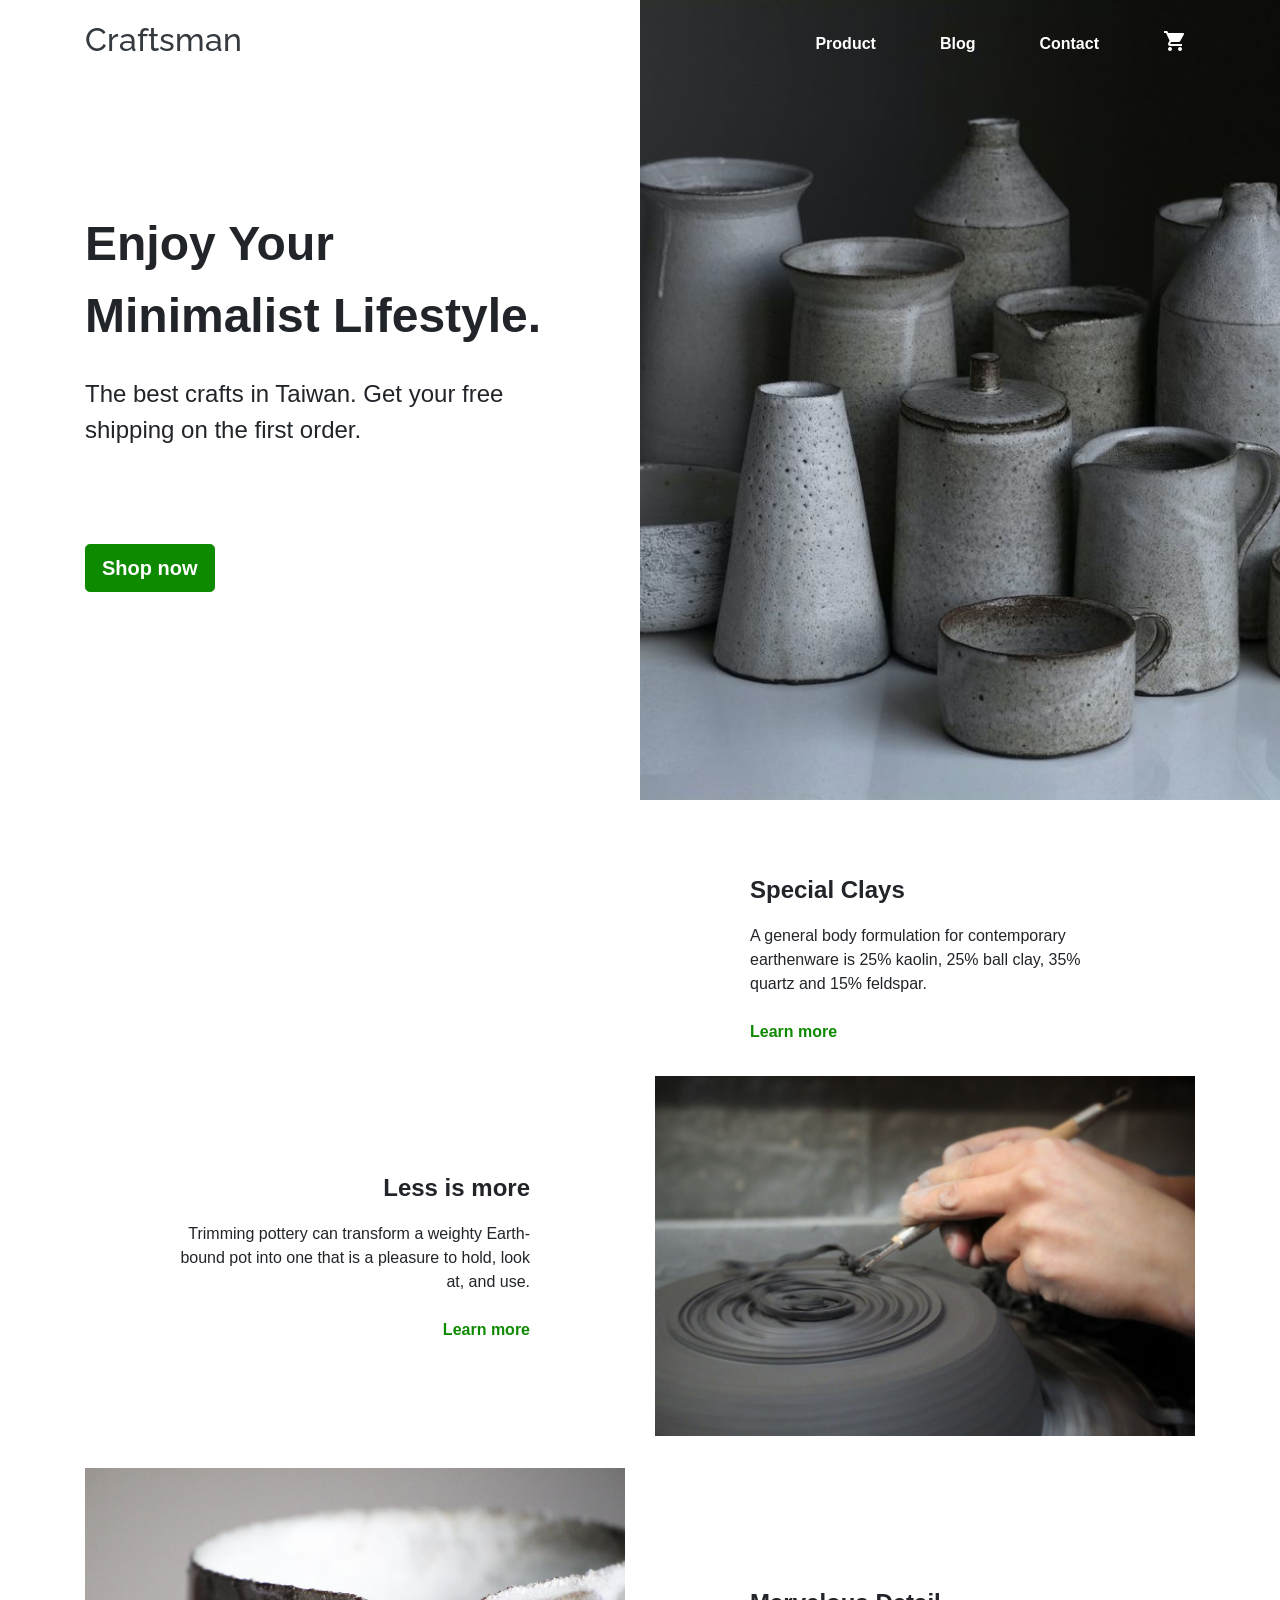
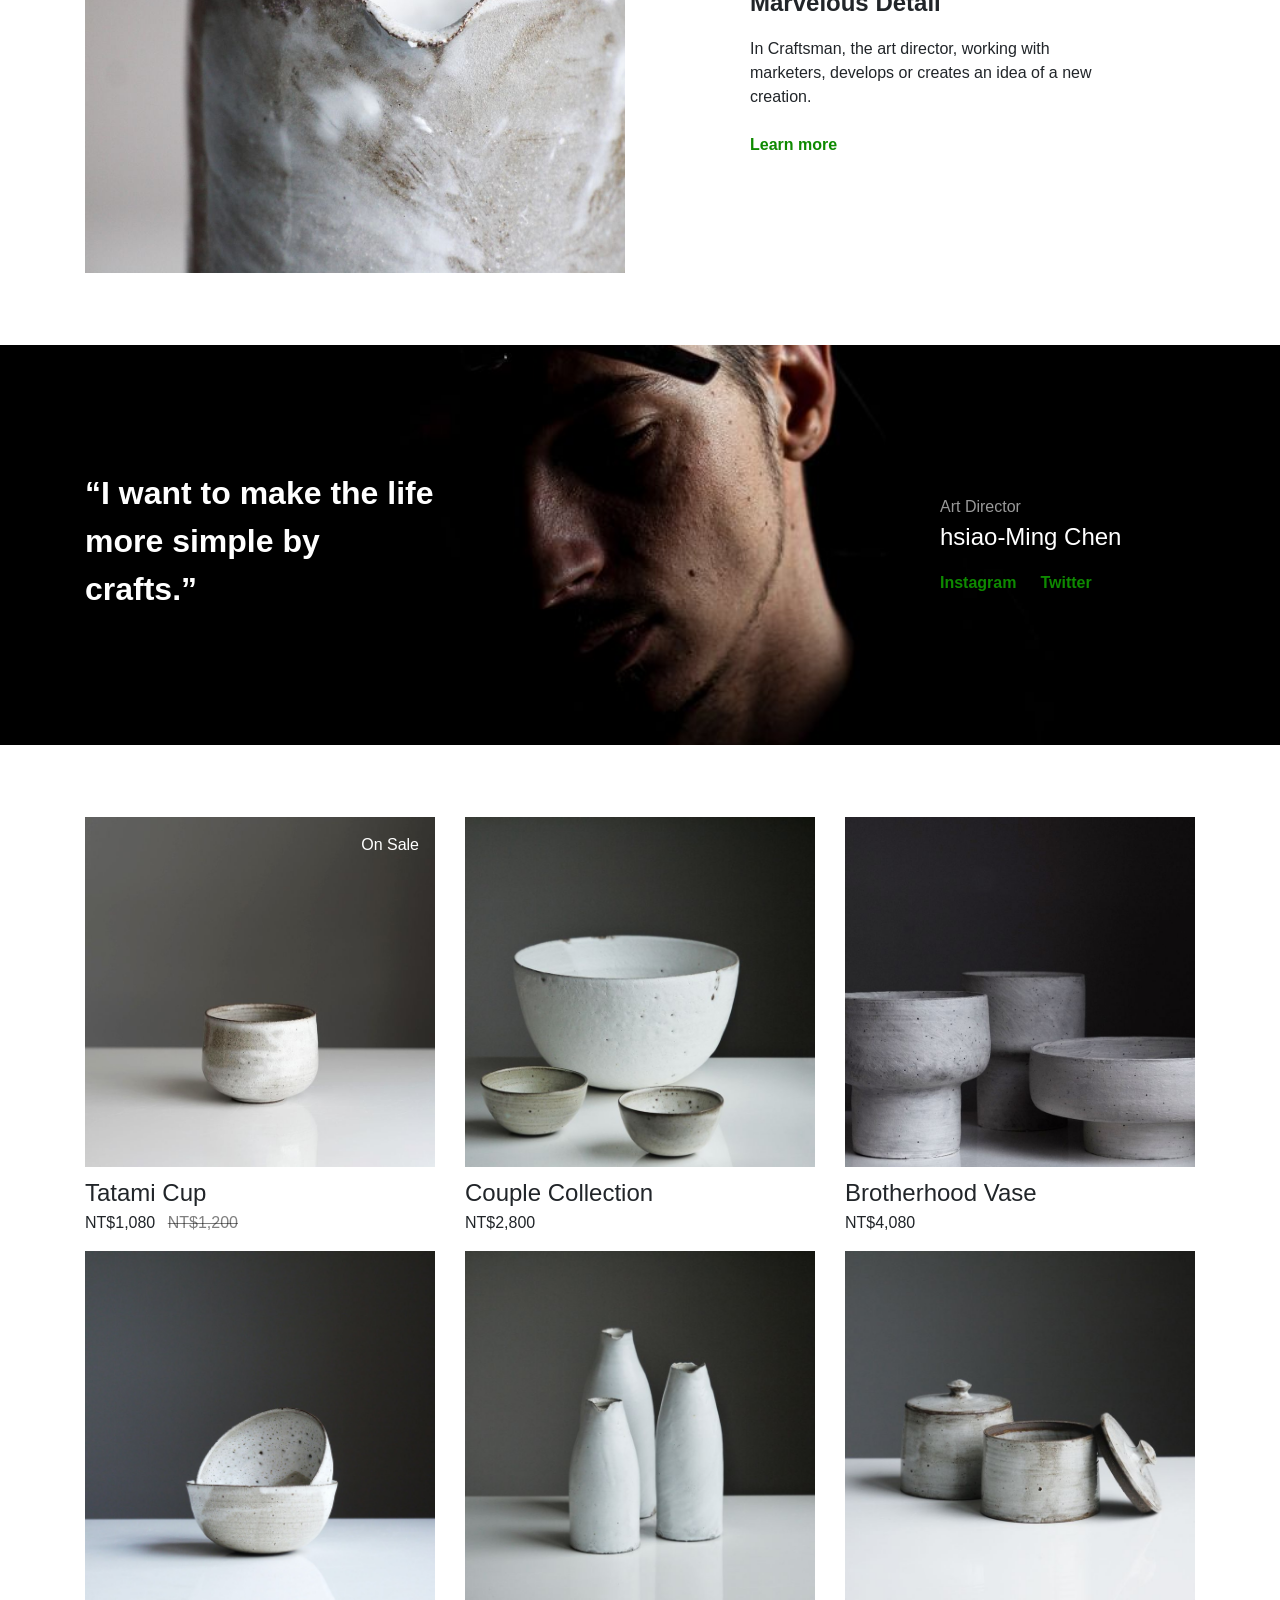
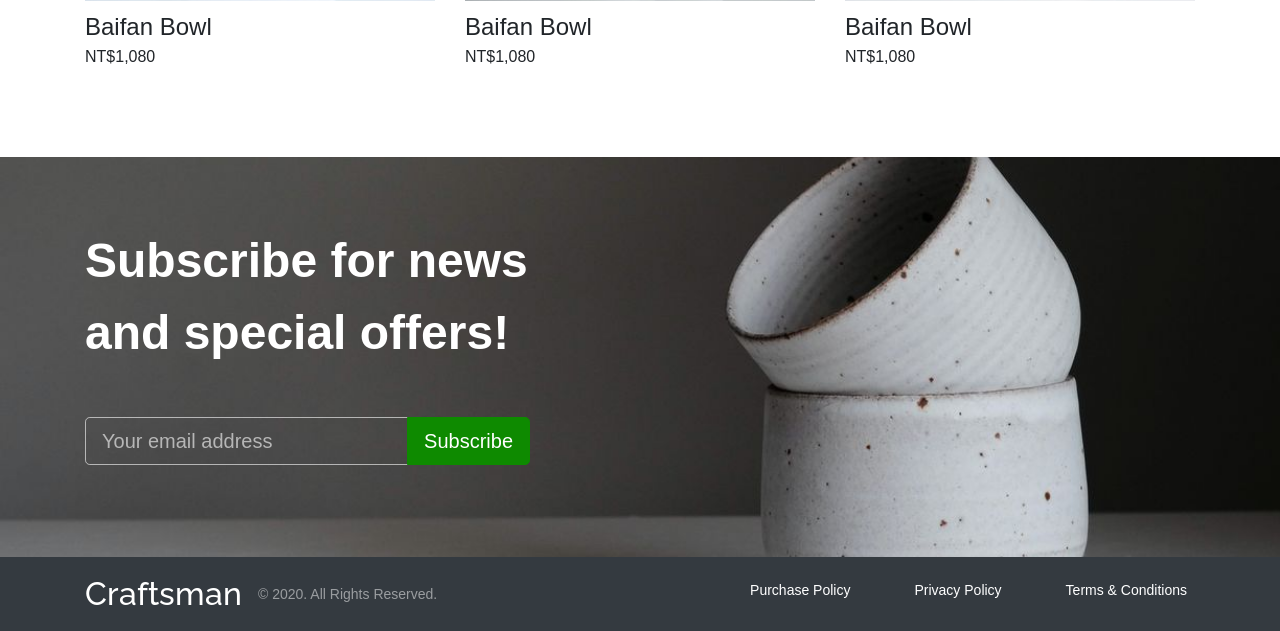
==== commit 8befb213: "Update 2020-05-22T08:51:49.579Z" ====
--- a/index.html
+++ b/index.html
@@ -22,15 +22,19 @@
   <!-- Google icon -->
   <link href="https://fonts.googleapis.com/icon?family=Material+Icons" rel="stylesheet">
 
+  <!-- swiper -->
+  <!-- <link rel="stylesheet" href="https://unpkg.com/swiper/css/swiper.css"> -->
+  <link rel="stylesheet" href="https://unpkg.com/swiper/css/swiper.min.css">
+
   <link rel="icon" href="assets/images/ANSWER.jpg" type="image/x-icon">
   <title>Craftsman</title>
   <link rel="stylesheet" href="assets/style/all.css">
 </head>
 
-<body >
+<body>
 
   <!-- TODO:背景透明，會導致在某些區域不明顯 -->
-  <nav class="js__nav navbar navbar-expand-md  navbar-light bg-transparent ">
+  <nav class="js-layout__navbar navbar navbar-expand-md  navbar-light bg-transparent ">
     <div class="container">
       <!-- 收合開關 -->
       <button class="navbar-toggler p-0 border-0" type="button" data-toggle="collapse" data-target="#navbarNavAltMarkup"
@@ -50,7 +54,7 @@
       <!-- 導覽列，md以上顯示 -->
       <div class="d-md-block d-none ml-md-auto ">
         <div class="navbar-nav  align-items-center font-weight-bold">
-          <a class="nav-item nav-link rounded mr-5 custom__text" href="productList.html">Product </a>
+          <a class="nav-item nav-link rounded mr-5 " href="productList.html">Product </a>
           <a class="nav-item nav-link rounded mr-5 " href="#">Blog</a>
           <a class="nav-item nav-link rounded mr-5" href="#">Contact</a>
           <a class="nav-item nav-link rounded d-none d-md-block" href="#">
@@ -60,11 +64,11 @@
       </div>
 
       <!-- 購物車 icon，md以上隱藏 -->
-      <div class="navbar-nav">
+      <div class="js-layout__navbar navbar-nav">
         <a class="nav-item nav-link d-md-none " href="#"><span class="material-icons"> shopping_cart </span></a>
       </div>
 
-      
+
 
     </div>
 
@@ -88,8 +92,8 @@
         <div class="d-flex justify-content-between border-bottom border-black-50">
           <a class="nav-item nav-link  py-2 text-dark h3 mb-0" href="productList.html">Product
           </a>
-          <button class="js-btn btn btn-link  pr-0" type="button" data-toggle="collapse" data-target="#productList__view"
-            aria-expanded="false" aria-controls="userInfo__view">
+          <button class="js-btn btn btn-link  pr-0" type="button" data-toggle="collapse"
+            data-target="#productList__view" aria-expanded="false" aria-controls="userInfo__view">
             <span class=" js-btn___more material-icons text-dark "> expand_more </span>
           </button>
         </div>
@@ -97,19 +101,19 @@
           <nav class="nav__productList navbar  bg-white">
             <div class="navbar-nav  font-weight-bold">
               <a class="nav-item nav-link rounded  text-secondary" href="#">
-                <span class="nav-link__text">All <sup>24</sup></span>  
+                <span class="nav-link__text">All <sup>24</sup></span>
               </a>
               <a class="nav-item nav-link rounded  text-secondary" href="#">
-                <span class="nav-link__text">Bowl <sup>10</sup></span> 
+                <span class="nav-link__text">Bowl <sup>10</sup></span>
               </a>
               <a class="nav-item nav-link rounded  text-secondary" href="#">
-                <span class="nav-link__text">Cup <sup class="digits">8</sup></span>  
+                <span class="nav-link__text">Cup <sup class="digits">8</sup></span>
               </a>
               <a class="nav-item nav-link rounded  text-secondary" href="#">
-                <span class="nav-link__text">Plate <sup class="digits">3</sup></span> 
+                <span class="nav-link__text">Plate <sup class="digits">3</sup></span>
               </a>
               <a class="nav-item nav-link rounded  text-secondary" href="#">
-                <span class="nav-link__text">Vase <sup class="digits">3</sup></span> 
+                <span class="nav-link__text">Vase <sup class="digits">3</sup></span>
               </a>
             </div>
           </nav>
@@ -154,12 +158,12 @@
     <div class="container">
       <!-- Special Clays -->
       <div class="row mb-lg-4 mb-3">
-        <div class="col-md-6 col-12 mb-2 mb-md-0">
+        <div class="col-md-6 col-12 mb-2 mb-md-0 transition">
           <img src="assets/images/index_neven-krcmarek-F1oNsAykHa0-unsplash.jpg" alt="" class="img-fluid">
         </div>
         <div class="col-md-6  ">
           <div class="row justify-content-center align-items-center h-100 ">
-            <main class="col-md-8 col-12">
+            <main class="col-md-8 col-12 ">
               <h3 class="font-weight-bold mb-2">Special Clays</h3>
               <p class="mb-3">A general body formulation for contemporary earthenware is 25% kaolin, 25% ball clay, 35%
                 quartz and 15% feldspar.</p>
@@ -170,8 +174,8 @@
       </div>
 
       <!-- Less is more -->
-      <div class="row flex-lg-row-reverse mb-lg-4 mb-3">
-        <div class="col-md-6 col-12  mb-2 mb-md-0">
+      <div class="row flex-lg-row-reverse mb-lg-4 mb-3 ">
+        <div class="col-md-6 col-12  mb-2 mb-md-0 transition">
           <img src="assets/images/index_anne-nygard-sHyerRuFqT4-unsplash.jpg" alt="" class="img-fluid">
         </div>
         <div class="col-md-6 ">
@@ -188,12 +192,12 @@
 
       <!-- Marvelous Detail -->
       <div class="row mb-lg-6 mb-5">
-        <div class="col-md-6 col-12 mb-2 mb-md-0">
+        <div class="col-md-6 col-12 mb-2 mb-md-0 transition">
           <img src="assets/images/index_tom-crew-GOtE6-VOwH0-unsplash.jpg" alt="" class="img-fluid">
         </div>
         <div class="col-md-6  ">
           <div class="row justify-content-center align-items-center h-100 ">
-            <main class="col-md-8 col-12">
+            <main class="col-md-8 col-12 ">
               <h3 class="font-weight-bold mb-2">Marvelous Detail</h3>
               <p class="mb-3">In Craftsman, the art director, working with marketers, develops or creates an idea of a
                 new creation.</p>
@@ -215,7 +219,7 @@
           <p class="text-third mb-0">Art Director</p>
           <h3 class="text-white mb-2">hsiao-Ming Chen</h3>
           <div class="d-flex ">
-            <!-- TODO: hover顯示不清楚 -->
+
             <a href="" class="mr-3 font-weight-bold text-decoration-none text-primary">Instagram</a>
             <a href="" class="font-weight-bold text-decoration-none text-primary">Twitter</a>
           </div>
@@ -227,46 +231,145 @@
   <section class="section__product mb-lg-6 mb-5">
     <div class="container">
       <div class="row">
-        <div class="col-12 ">
-          <!-- TODO:可以使用 swiper -->
-          <!-- 表格方式，但強迫將 X軸隱藏 PC版無法拖曳 -->
-          <div class="table-responsive overflow-hidden">
-            <table class="table table-borderless">
-              <tbody>
-                <tr>
-                  <td>
-                    <div class=" product__carouselItem   mb-1">
-                      <div class="product__img product__img__1 product__img--mark"></div>
-                    </div>
-                    <h3 class="mb-0">Tatami Cup</h3>
-                    <p> NT$1,080 <del class="ml-1 text-black-50">NT$1,200</del> </p>
-                  </td>
-                  <td>
-                    <div class=" product__carouselItem mb-1">
-                      <div class="product__img product__img__2 "></div>
-                    </div>
-                    <h3 class="mb-0">Couple Collection</h3>
-                    <p> NT$2,800  </p>
-                  </td>
-                  <td>
-                    <div class=" product__carouselItem  mb-1">
-                      <div class="product__img product__img__3"></div>
-                    </div>
-                    <h3 class="mb-0">Brotherhood Vase</h3>
-                    <p> NT$4,080  </p>
-                  </td>
-                  <td>
-                    <div class=" product__carouselItem  mb-1">
-                      <div class="product__img product__img__4"></div>
-                    </div>
-                    <h3 class="mb-0">Baifan Bowl</h3>
-                    <p> NT$1,080  </p>
-                  </td>
-                </tr>
-              </tbody>
-            </table>
-          </div>
-        </div>
+        <div class="col">
+
+          
+          <!-- TODO:嘗試使用 Swiper，待調整-->
+          <!-- xl -->
+          <div class="d-xl-block d-none">
+            <div class="swiper-container">
+              <div class="swiper-wrapper">
+                <div class="swiper-slide ">
+                  <ul class="row list-unstyled ">
+                    <li class="col-4 ">
+                      <div class=" product__carouselItem mb-1">
+                        <div class="product__img product__img__1 product__img--mark"></div>
+                      </div>
+                      <h3 class="mb-0">Tatami Cup</h3>
+                      <p> NT$1,080 <del class="ml-1 text-black-50">NT$1,200</del> </p>
+                    </li>
+                    <li class="col-4 ">
+                      <div class=" product__carouselItem mb-1">
+                        <div class="product__img product__img__2 "></div>
+                      </div>
+                      <h3 class="mb-0">Couple Collection</h3>
+                      <p> NT$2,800 </p>
+                    </li>
+                    <li class="col-4 ">
+                      <div class=" product__carouselItem  mb-1">
+                        <div class="product__img product__img__3"></div>
+                      </div>
+                      <h3 class="mb-0">Brotherhood Vase</h3>
+                      <p> NT$4,080 </p>
+                    </li>
+                  </ul>
+
+                </div>
+                <div class="swiper-slide ">
+                  <ul class="row list-unstyled d-flex">
+                    <li class="col-4">
+                      <div class=" product__carouselItem  mb-1">
+                        <div class="product__img product__img__4"></div>
+                      </div>
+                      <h3 class="mb-0">Baifan Bowl</h3>
+                      <p> NT$1,080 </p>
+                    </li>
+                    <li class="col-4">
+                      <div class=" product__carouselItem  mb-1">
+                        <div class="product__img product__img__5"></div>
+                      </div>
+                      <h3 class="mb-0">Baifan Bowl</h3>
+                      <p> NT$1,080 </p>
+                    </li>
+                    <li class="col-4">
+                      <div class=" product__carouselItem  mb-1">
+                        <div class="product__img product__img__6"></div>
+                      </div>
+                      <h3 class="mb-0">Baifan Bowl</h3>
+                      <p> NT$1,080 </p>
+                    </li>
+                  </ul>
+                </div>
+              </div>
+              <!-- Add Scrollbar -->
+              <div class="swiper-scrollbar"></div>
+            </div>
+          </div>
+
+          <!-- md -->
+          <div class="d-md-block d-xl-none d-none">
+            <div class="swiper-container">
+              <div class="swiper-wrapper">
+                <div class="swiper-slide   ">
+                  <ul class="row list-unstyled ">
+                    <li class="col-6">
+                      <div class=" product__carouselItem mb-1  ">
+                        <div class="product__img product__img__1 product__img--mark"></div>
+                      </div>
+                      <h3 class="mb-0">Tatami Cup</h3>
+                      <p> NT$1,080 <del class="ml-1 text-black-50">NT$1,200</del> </p>
+                    </li>
+                    <li class="col-6 ">
+                      <div class=" product__carouselItem mb-1 ">
+                        <div class="product__img product__img__2 "></div>
+                      </div>
+                      <h3 class="mb-0">Couple Collection</h3>
+                      <p> NT$2,800 </p>
+                    </li>
+                  </ul>
+                </div>
+                <div class="swiper-slide    ">
+                  <ul class="row list-unstyled ">
+                    <li class="col-6 ">
+                      <div class=" product__carouselItem mb-1 ">
+                        <div class="product__img product__img__3 product__img--mark"></div>
+                      </div>
+                      <h3 class="mb-0">Tatami Cup</h3>
+                      <p> NT$1,080 <del class="ml-1 text-black-50">NT$1,200</del> </p>
+                    </li>
+                    <li class="col-6 ">
+                      <div class=" product__carouselItem mb-1 ">
+                        <div class="product__img product__img__4 "></div>
+                      </div>
+                      <h3 class="mb-0">Couple Collection</h3>
+                      <p> NT$2,800 </p>
+                    </li>
+                  </ul>
+                </div>
+              </div>
+              <!-- Add Scrollbar -->
+              <div class="swiper-scrollbar"></div>
+            </div>
+          </div>
+
+          <!-- sm -->
+          <div class="d-md-none">
+            <div class="swiper-container">
+              <div class="swiper-wrapper">
+
+                <div class="swiper-slide ">
+                  <div class=" product__carouselItem mb-1 ">
+                    <div class="product__img product__img__1 product__img--mark"></div>
+                  </div>
+                  <h3 class="mb-0">Tatami Cup</h3>
+                  <p> NT$1,080 <del class="ml-1 text-black-50">NT$1,200</del> </p>
+                </div>
+
+                <div class="swiper-slide ">
+                  <div class=" product__carouselItem mb-1 ">
+                    <div class="product__img product__img__2 product__img--mark"></div>
+                  </div>
+                  <h3 class="mb-0">Tatami Cup</h3>
+                  <p> NT$1,080 <del class="ml-1 text-black-50">NT$1,200</del> </p>
+                </div>
+  
+              </div>
+              <!-- Add Scrollbar -->
+              <div class="swiper-scrollbar"></div>
+            </div>
+          </div>
+        </div>
+
       </div>
     </div>
   </section>
@@ -274,10 +377,10 @@
 </main>
 
 
-  <footer class="footer">
-    <section class="section__subscribe d-flex align-items-center">
-      <div class="container ">
-        <div class="row">
+  <footer>
+    <section class="section__subscribe ">
+      <div class="container  h-100">
+        <div class="row  align-items-center h-100">
           <div class="col-xl-5 col-12">
             <form action="" class="d-flex flex-column justify-content-center mb-3">
               <label for="customEmail" class="h1 text-white d-none d-md-block  font-weight-bold mb-md-5 mb-3">Subscribe
@@ -299,7 +402,7 @@
       </div>
     </section>
 
-    <nav class="navbar navbar-expand-md navbar-dark bg-dark">
+    <nav class="js-layout__navbar__footer navbar navbar-expand-md navbar-dark bg-dark">
       <div class="container">
         <div class="d-none d-md-block">
           <div class="d-flex align-items-center ">
@@ -328,7 +431,7 @@
   </footer>
 
 
-
+  <!-- bootstrap 需求 -->
   <script src="https://code.jquery.com/jquery-3.3.1.slim.min.js"
     integrity="sha384-q8i/X+965DzO0rT7abK41JStQIAqVgRVzpbzo5smXKp4YfRvH+8abtTE1Pi6jizo"
     crossorigin="anonymous"></script>
@@ -339,6 +442,11 @@
     integrity="sha384-B0UglyR+jN6CkvvICOB2joaf5I4l3gm9GU6Hc1og6Ls7i6U/mkkaduKaBhlAXv9k"
     crossorigin="anonymous"></script>
 
+  <!-- swiper -->
+  <!-- <script src="https://unpkg.com/swiper/js/swiper.js"></script> -->
+  <script src="https://unpkg.com/swiper/js/swiper.min.js"></script>
+  
+
   <script src="assets/js/all.js"></script>
   <!-- <script src="assets/js/vendors.js"></script> -->
 </body>
--- a/assets/style/all.css
+++ b/assets/style/all.css
@@ -7608,7 +7608,10 @@
 
 .section__banner {
   position: relative;
-  height: 640px; }
+  height: 640px;
+  -webkit-transition: all 0.35s;
+  -o-transition: all 0.35s;
+  transition: all 0.35s; }
   @media (min-width: 768px) {
     .section__banner {
       height: 800px; } }
@@ -7621,7 +7624,7 @@
     bottom: 0;
     right: 0; }
     .section__banner__img__index {
-      background-image: url("../images/index_tom-crew-5HRCkrSs9Dk-unsplash-1280.jpg"); }
+      background-image: url("../images/index_tom-crew-5HRCkrSs9Dk-unsplash.jpg"); }
     .section__banner__img__welldone {
       background-image: url("../images/wellDone_annie-spratt-TEhfafMgFSM-unsplash.jpg"); }
 
@@ -7634,7 +7637,10 @@
 
 .section__product .product__innerBanner {
   position: relative;
-  height: 360px; }
+  height: 360px;
+  -webkit-transition: all 0.35s;
+  -o-transition: all 0.35s;
+  transition: all 0.35s; }
   @media (min-width: 768px) {
     .section__product .product__innerBanner {
       height: 442px; } }
@@ -7642,7 +7648,10 @@
 .section__product .product__shopcartItem {
   position: relative;
   width: 96px;
-  height: 96px; }
+  height: 96px;
+  -webkit-transition: all 0.35s;
+  -o-transition: all 0.35s;
+  transition: all 0.35s; }
   @media (min-width: 768px) {
     .section__product .product__shopcartItem {
       width: 112px;
@@ -7654,7 +7663,10 @@
 .section__product .product__carouselItem {
   position: relative;
   width: 240px;
-  height: 240px; }
+  height: 240px;
+  -webkit-transition: all 0.35s;
+  -o-transition: all 0.35s;
+  transition: all 0.35s; }
   @media (min-width: 768px) {
     .section__product .product__carouselItem {
       width: 350px;
@@ -7662,7 +7674,10 @@
 
 .section__product .product__waterfallItem {
   position: relative;
-  height: 161px; }
+  height: 161px;
+  -webkit-transition: all 0.35s;
+  -o-transition: all 0.35s;
+  transition: all 0.35s; }
   @media (min-width: 992px) {
     .section__product .product__waterfallItem--style1 {
       height: 240px; }
@@ -7724,10 +7739,23 @@
   background-position: center;
   background-repeat: no-repeat;
   background-size: cover;
-  height: 224px; }
+  height: 224px;
+  -webkit-transition: all 0.35s;
+  -o-transition: all 0.35s;
+  transition: all 0.35s; }
   @media (min-width: 768px) {
     .section__subscribe {
       height: 400px; } }
+  .section__subscribe input[type="email"]::-webkit-input-placeholder {
+    color: #FFFFFF99; }
+  .section__subscribe input[type="email"]::-moz-placeholder {
+    color: #FFFFFF99; }
+  .section__subscribe input[type="email"]:-ms-input-placeholder {
+    color: #FFFFFF99; }
+  .section__subscribe input[type="email"]::-ms-input-placeholder {
+    color: #FFFFFF99; }
+  .section__subscribe input[type="email"]::placeholder {
+    color: #FFFFFF99; }
 
 .nav__productList .nav-link__text {
   position: relative; }
@@ -7760,21 +7788,6 @@
          -moz-column-count: 3;
               column-count: 3; } }
 
-.footer input[type="email"]::-webkit-input-placeholder {
-  color: #FFFFFF99; }
-
-.footer input[type="email"]::-moz-placeholder {
-  color: #FFFFFF99; }
-
-.footer input[type="email"]:-ms-input-placeholder {
-  color: #FFFFFF99; }
-
-.footer input[type="email"]::-ms-input-placeholder {
-  color: #FFFFFF99; }
-
-.footer input[type="email"]::placeholder {
-  color: #FFFFFF99; }
-
 @media (min-width: 768px) and (max-width: 991.98px) {
   .custom__text {
     background: -webkit-gradient(linear, left top, right top, from(black), to(white));
@@ -7805,9 +7818,10 @@
 .breadcrumb-item + .breadcrumb-item--style2::before {
   content: ">"; }
 
-@media (max-width: 991.98px) {
-  .text-white--md {
-    color: white; } }
+.transition {
+  -webkit-transition: all 0.35s;
+  -o-transition: all 0.35s;
+  transition: all 0.35s; }
 
 .modal.right .modal-dialog {
   /* fixed會從左邊開始 */
